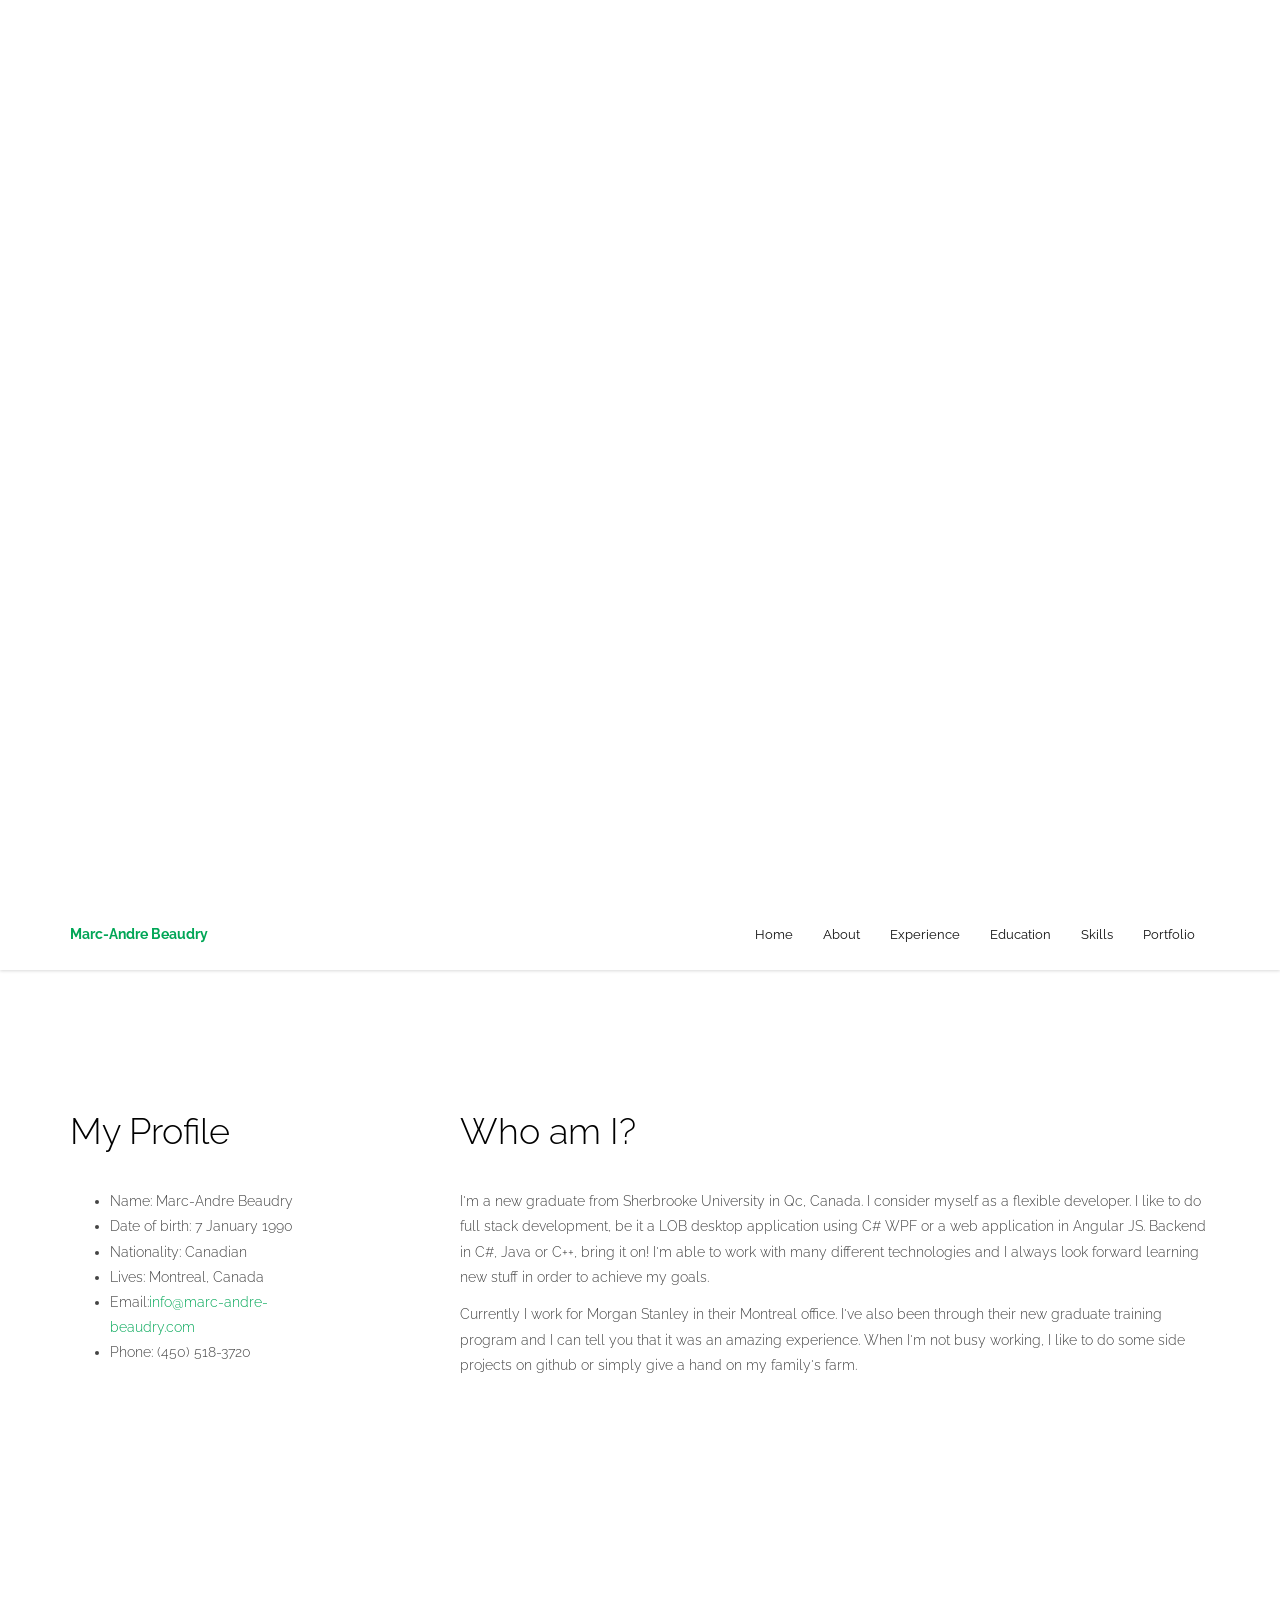
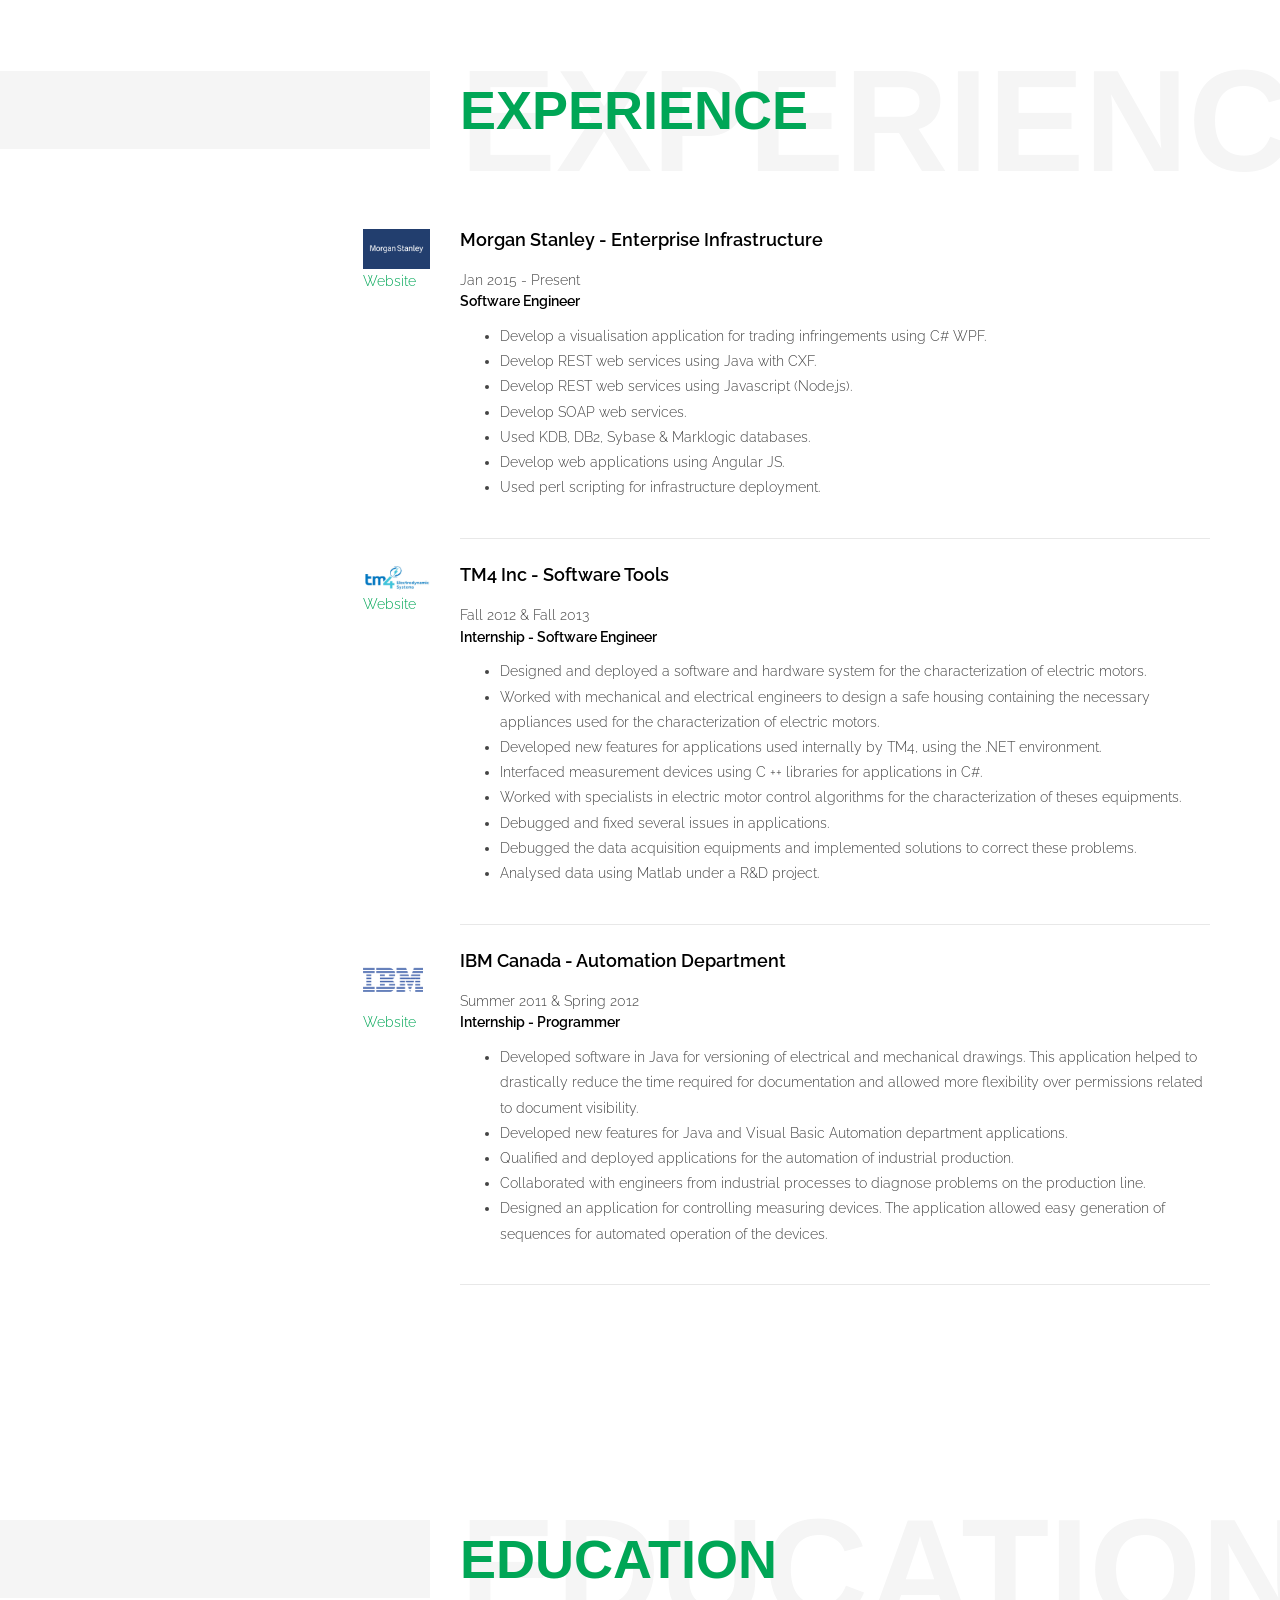
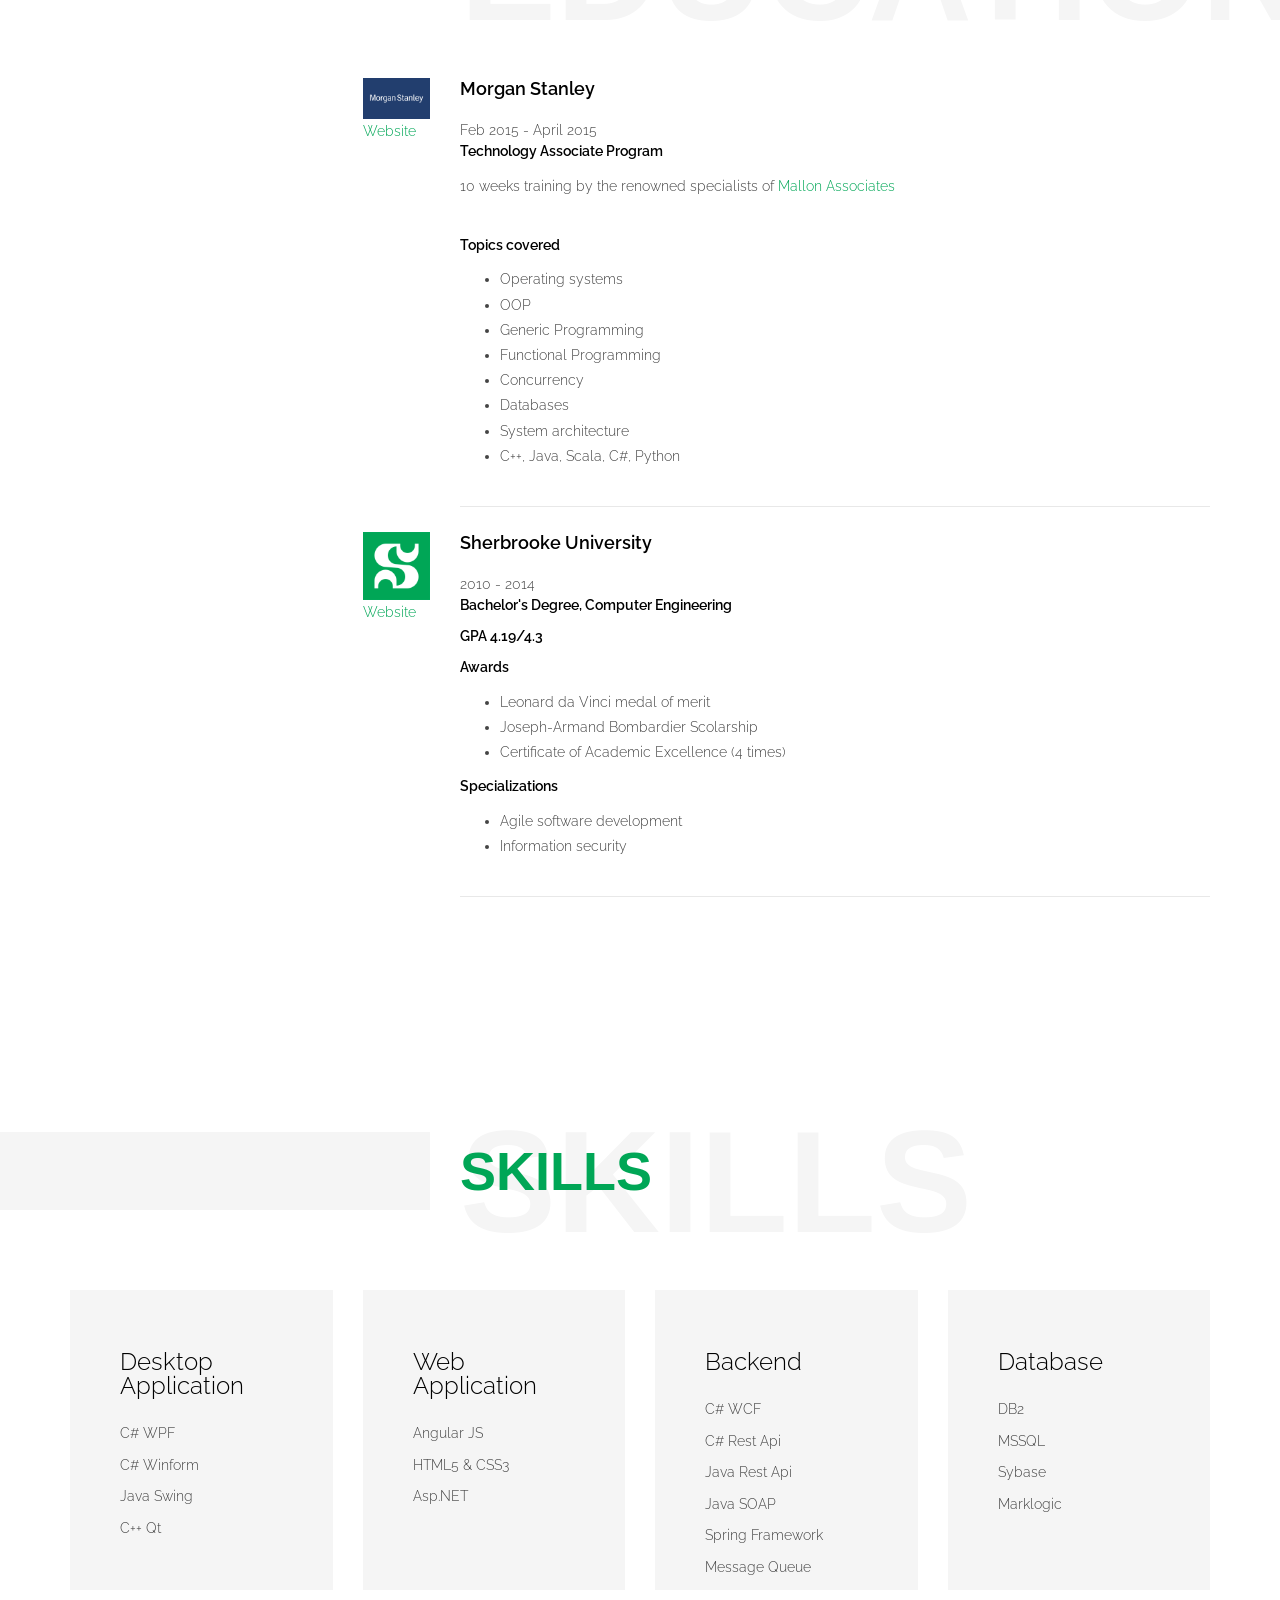
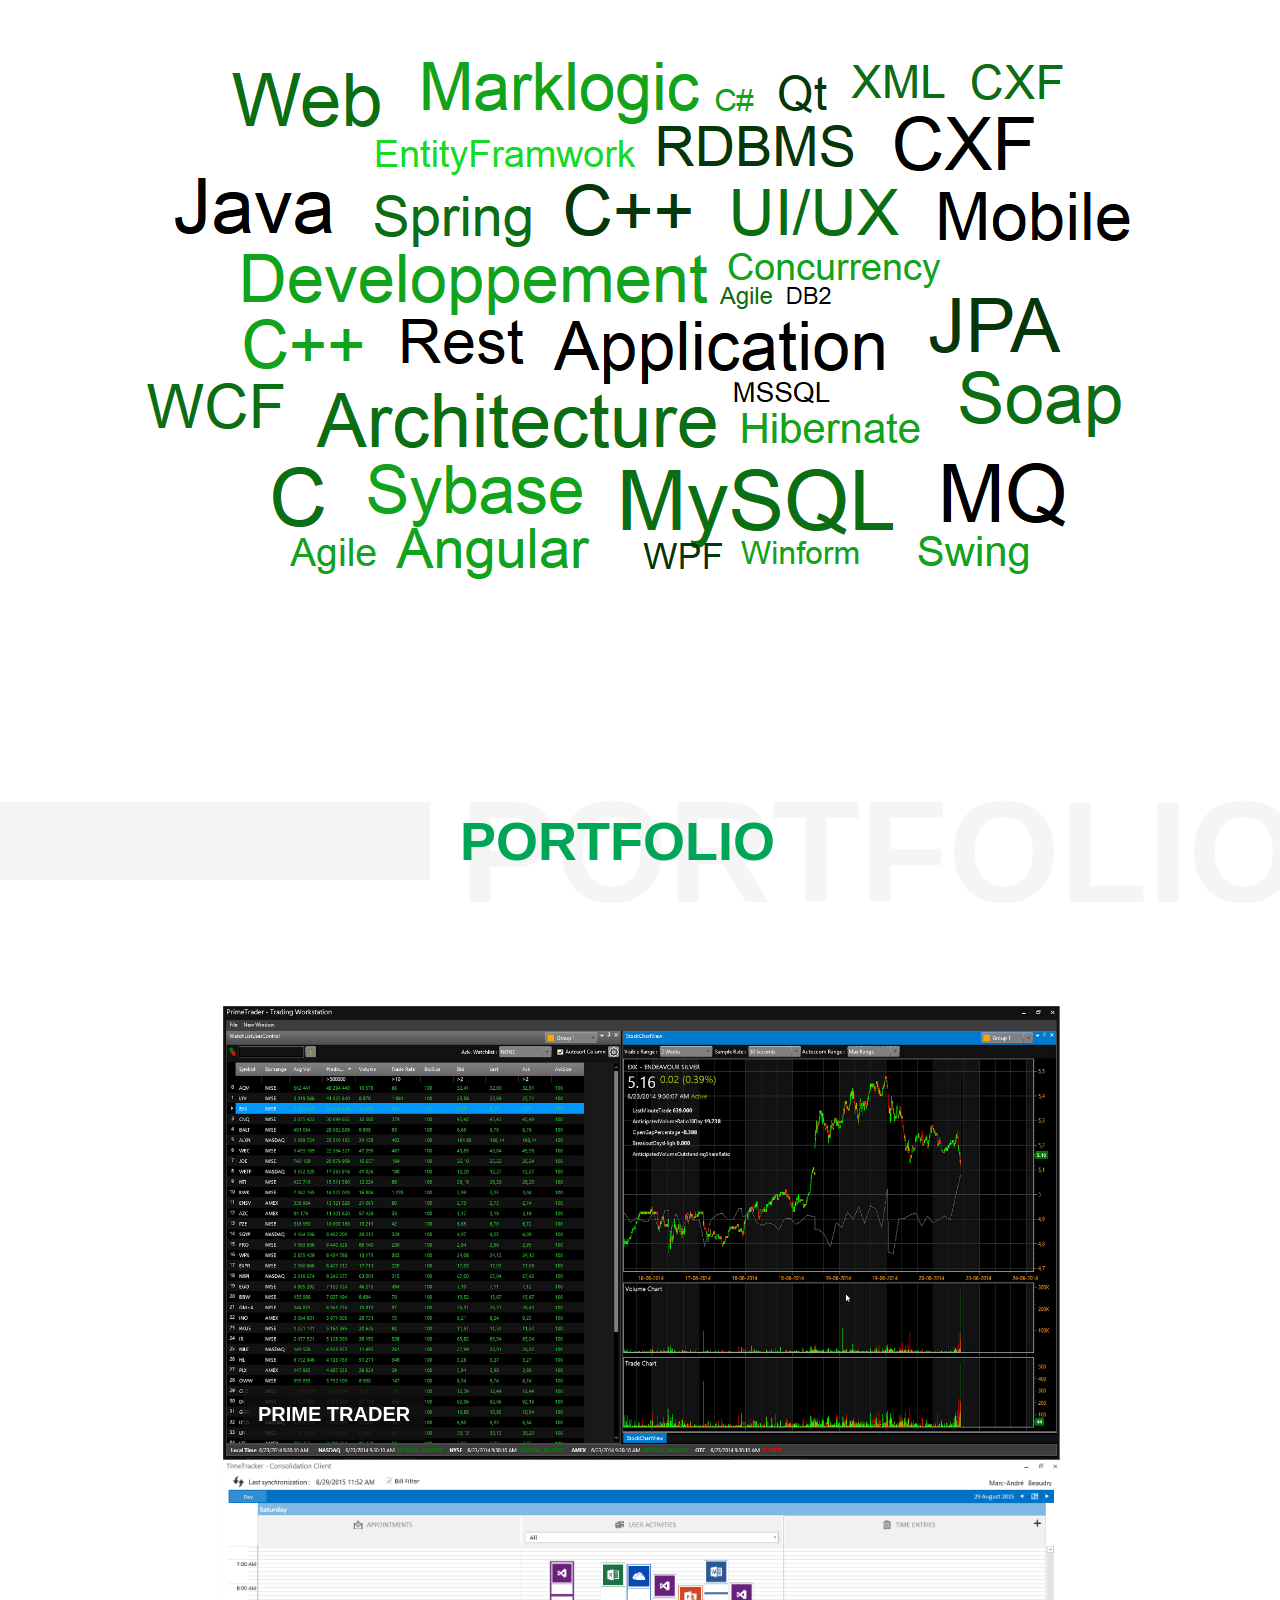
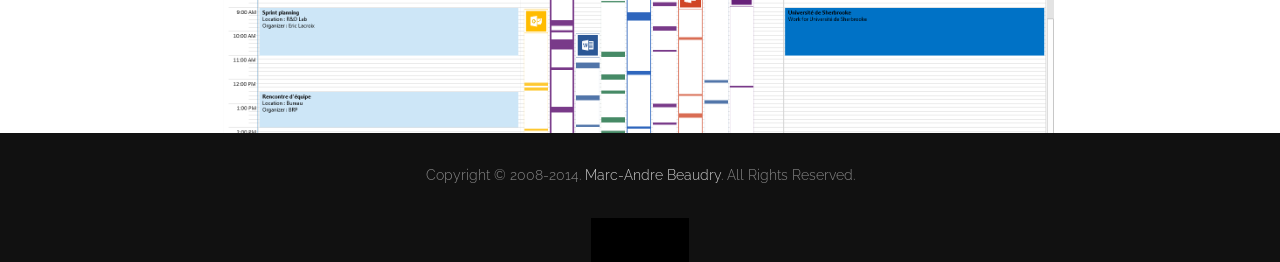
==== index.html @ 870af0a7 "Updated some sections Added primetrader.png" ====
<!DOCTYPE html>
<html lang="en">

<head>

<meta charset="utf-8">
<meta http-equiv="X-UA-Compatible" content="IE=edge">
<meta name="viewport" content="width=device-width, initial-scale=1.0, maximum-scale=1.0, user-scalable=0">
<meta name="description" content="">
<meta name="author" content="">

<title>Marc Andre Beaudry - My Resume</title>

<!-- Fonts -->
<link rel="stylesheet" href="http://fonts.googleapis.com/css?family=Raleway:300,400,600,700,300italic,400italic,600italic,700italic|Droid+Serif:400,400italic">
<link rel="stylesheet" href="assets/fonts/novecento/stylesheet.css">
<link rel="stylesheet" href="assets/icons/glyphicons/style.min.css">
<link rel="stylesheet" href="assets/icons/font-awesome/font-awesome.min.css">

<!-- Styles -->
<link rel="stylesheet" href="assets/css/bootstrap.min.css">
<link rel="stylesheet" href="assets/css/style.min.css">
<link rel="stylesheet" href="assets/css/theme-light.css">
<!-- Plugins -->
<link rel="stylesheet" href="assets/plugins/royalslider/royalslider.min.css">
<link rel="stylesheet" href="assets/plugins/owlcarousel/owl.carousel.min.css">
<link rel="stylesheet" href="assets/plugins/mfp/jquery.mfp.css">

<!-- Additional styles -->
<style>
.darker-background {
    background-image: url("demo/img/culture-bg.jpg");
}
</style>

</head>

<body>

<div class="site-loader"></div>

<section id="home" class="site-splash fullscreen">

	<div class="splash-inner">

		<div class="splash-slider">

			<div class="splash-content"><div class="container">

					<div class="row">

						<div class="col-md-12">

							<div class="splash-text">
								<h1 class="splash-headline" style="color:#00A656;">Marc-Andre Beaudry</h1>
								<div class="splash-description">
									<p>Passionate Software Engineer</p>
								</div>
							</div>

						</div>

					</div>

			</div></div>

		</div>

		<div class="splash-media" 
			data-background="" data-background-xs="" data-background-md="" data-background-lg="">
			<div class="overlay"></div>
		</div>

		<div class="splash-feedback">
			<span class="mouse">
				<span class="fa fa-angle-down"></span>
			</span>
			<span class="caption">Scroll</span>
		</div>

	</div>

</section>

<header class="site-header">
	<div class="header-inner">
		<div class="container">
			<div class="row">
				<div class="header-table col-md-12">
					<div class="header-col brand">
						<span><strong style="color:#00A656;">Marc-Andre Beaudry</strong></span>
					</div>
					<div class="header-col main-nav">
						<a href="#" class="nav-toggle"></a>
						<ul class="nav">
							<li><a href="#">Home</a></li>
							<li><a href="#about">About</a></li>
							<li><a href="#experience">Experience</a></li>
							<li><a href="#education">Education</a></li>
							<li><a href="#skill">Skills</a></li>
							<li><a href="#portfolio">Portfolio</a></li>
						</ul>
					</nav>
				</div>
			</div>
		</div>
	</div>
</header>

<div class="site-wrapper">
	
	<!-- START - Site Body -->
	<div class="site-body">

		<!-- START - About Section -->
		<section id="about" class="section darker-background">
			<div class="section-row-container">
				<div class="section-row">
					<div class="container">
						<div class="row">
							<div class="col-lg-3">
								<h3>My Profile</h3>
					      		<ul class="unordered-list">
						        	<li>Name: Marc-Andre Beaudry</li>
						        	<li>Date of birth: 7 January 1990</li>
						        	<li>Nationality: Canadian</li>
						        	<li>Lives: Montreal, Canada</li>
						        	<li>Email:<a href="#" title="">info@marc-andre-beaudry.com</a></li>
						        	<li>Phone: (450) 518-3720</li>
						      	</ul>
							</div>

							<div class="col-lg-8 col-lg-push-1">
							 	<h3>Who am I?</h3>
      							<p>
      								I'm a new graduate from Sherbrooke University in Qc, Canada. I consider myself as a flexible developer. I like to do full stack development, be it a LOB desktop application using C# WPF or a web application in Angular JS. Backend in C#, Java or C++, bring it on! I'm able to work with many different technologies and I always look forward learning new stuff in order to achieve my goals.      							
      							</p>
  								<p>
  									Currently I work for Morgan Stanley in their Montreal office. I've also been through their new graduate training program and I can tell you that it was an amazing experience. When I'm not busy working, I like to do some side projects on github or simply give a hand on my family's farm.
  								</p>
							</div>
						</div>
					</div>
				</div>
			</div>
		</section>

		<!-- START - Experience Section -->
		<section id="experience" class="section">
			<div class="section-row-container">
				<div class="section-row half-padding-bottom">
					<div class="container">
						<div class="row">
							<div class="col-md-8 col-md-push-4">
								<h2 class="section-separator-title">
									<span data-shadow-text="Experience" style="color:#00A656;">Experience</span>
								</h2>
							</div>
						</div>

						<!-- JOB #1 -->
						<div class="row">
							<div class="col-md-3">
				        	</div>
							<div class="col-md-1">
		          				<img src="assets/img/morgan-stanley.png"></img>
		            			<div><a href="http://www.morganstanley.com">Website</a></div>
				        	</div>
							<div class="col-md-8">
								<div class="tab clearfix closed">
				          			<div>
				            			<h4>Morgan Stanley - Enterprise Infrastructure</h4>
				          				<div>Jan 2015 - Present</div>
					            		<h5>Software Engineer</h5>
					            		<div>		
					            			<ul>	
				            					<li>Develop a visualisation application for trading infringements using C# WPF.</li>
				            					<li>Develop REST web services using Java with CXF.</li>
				            					<li>Develop REST web services using Javascript (Node.js).</li>
				            					<li>Develop SOAP web services.</li>
				            					<li>Used KDB, DB2, Sybase & Marklogic databases.</li>
				            					<li>Develop web applications using Angular JS.</li>
				            					<li>Used perl scripting for infrastructure deployment.</li>
					            			</ul>
					            		</div>
				          			</div>
					        	</div>
							<hr>
							</div>
						</div>
						<!-- JOB #2 -->
						<div class="row">
							<div class="col-md-3">
				        	</div>
							<div class="col-md-1">
		          				<img src="assets/img/tm4.png"></img>
		            			<div><a href="http://www.tm4.com">Website</a></div>
							</div>
							<div class="col-md-8">
								<div class="tab clearfix closed">
				          			<div>
				            			<h4>TM4 Inc - Software Tools</h4>
				          				<div>Fall 2012 & Fall 2013</div>
					            		<h5>Internship - Software Engineer</h5>
					            		<div>	
					            			<ul>
				            					<li>Designed and deployed a software and hardware system for the characterization of electric motors.</li>
				            					<li>Worked with mechanical and electrical engineers to design a safe housing containing the necessary appliances used for the characterization of electric motors.</li>
				            					<li>Developed new features for applications used internally by TM4, using the .NET environment.</li>
				            					<li>Interfaced measurement devices using C ++ libraries for applications in C#.</li>
				            					<li>Worked with specialists in electric motor control algorithms for the characterization of theses equipments.</li>
				            					<li>Debugged and fixed several issues in applications.</li>
				            					<li>Debugged the data acquisition equipments and implemented solutions to correct these problems.</li>
				            					<li>Analysed data using Matlab under a R&D project.</li>
					            			</ul>
					            		</div>
				          			</div>
					        	</div>
							<hr>
							</div>
						</div>

						<!-- JOB #3 -->
						<div class="row">
							<div class="col-md-3">
				        	</div>
							<div class="col-md-1">
		          				<img src="assets/img/ibm.png"></img>
		            			<div><a href="http://www.ibm.com">Website</a></div>
							</div>
							<div class="col-md-8">
								<div class="tab clearfix closed">
				          			<div>
				            			<h4>IBM Canada - Automation Department</h4>
				          				<div>Summer 2011 & Spring 2012</div>
					            		<h5>Internship - Programmer</h5>
					            		<div>					              
					              			<ul>	
				            					<li>Developed software in Java for versioning of electrical and mechanical drawings. This application helped to drastically reduce the time required for documentation and allowed more flexibility over permissions related to document visibility.</li>
				            					<li>Developed new features for Java and Visual Basic Automation department applications.</li>
				            					<li>Qualified and deployed applications for the automation of industrial production.</li>
				            					<li>Collaborated with engineers from industrial processes to diagnose problems on the production line.</li>
				            					<li>Designed an application for controlling measuring devices. The application allowed easy generation of sequences for automated operation of the devices.</li>
					            			</ul>
					            		</div>
				          			</div>
					        	</div>
							<hr>
							</div>
						</div>
					</div>
				</div>
			</div>
		</section>
		<!-- END - Experience Section -->

		<!-- START - Education Section -->
		<section id="education" class="section darker-background">
			<div class="section-row-container">
				<div class="section-row half-padding-bottom">
					<div class="container">
						<div class="row">
							<div class="col-md-8 col-md-push-4">
								<h2 class="section-separator-title">
									<span data-shadow-text="Education" style="color:#00A656;">Education</span>
								</h2>
							</div>
						</div>

						<!-- Education #1 -->
						<div class="row">
							<div class="col-md-3">
				        	</div>
							<div class="col-md-1">
		          				<img src="assets/img/morgan-stanley.png"></img>
		            			<div><a href="http://www.morganstanley.com">Website</a></div>
							</div>
							<div class="col-md-8">
								<div class="tab clearfix closed">
				          			<div>
				            			<h4>Morgan Stanley</h4>
				          				<div>Feb 2015 - April 2015</div>
					            		<h5>Technology Associate Program</h5>
					            		<div>						            						              
					              			<p> 10 weeks training by the renowned specialists of <a href="http://matraining.com">Mallon Associates</a><br>
					                		<br></p>
					            		</div>
					            		<div>			
					            			<h5>Topics covered</h5>			              
					              			<ul>	
				            					<li>Operating systems</li>
				            					<li>OOP</li>
				            					<li>Generic Programming</li>
				            					<li>Functional Programming</li>
				            					<li>Concurrency</li>
				            					<li>Databases</li>
				            					<li>System architecture</li>
				            					<li>C++, Java, Scala, C#, Python</li>
				            				</ul>	
					            		</div>
				          			</div>
					        	</div>
							<hr>
							</div>
						</div>

						<!-- Education #2 -->
						<div class="row">
							<div class="col-md-3">
				        	</div>
							<div class="col-md-1">
		          				<img src="assets/img/uds.png"></img>
		            			<div><a href="http://www.usherbrooke.ca">Website</a></div>
							</div>
							<div class="col-md-8">
								<div class="tab clearfix closed">
				          			<div>
				            			<h4>Sherbrooke University</h4>
				          				<div>2010 - 2014</div>
					            		<h5>Bachelor's Degree, Computer Engineering</h5>
					            		<div>		
					            			<h5>GPA 4.19/4.3</h5>		
					            			<h5>Awards</h5>			              
					              			<ul>	
				            					<li>Leonard da Vinci medal of merit</li>
				            					<li>Joseph-Armand Bombardier Scolarship</li>
				            					<li>Certificate of Academic Excellence (4 times)</li>
					            			</ul>
					            		</div>
					            		<div>			
					            			<h5>Specializations</h5>			              
					              			<ul>	
				            					<li>Agile software development</li>
				            					<li>Information security</li>
					            			</ul>
					            		</div>
				          			</div>
					        	</div>
							<hr>
							</div>
						</div>
					</div>
				</div>
			</div>
		</section>
		<!-- END - Education Section -->

		<!-- START - Skills Section -->
		<section id="skill" class="section">
			<div class="section-row-container">
				<div class="section-row half-padding-bottom">
					<div class="container">
						<div class="row">
							<div class="col-md-8 col-md-push-4">
								<h2 class="section-separator-title">
									<span data-shadow-text="Skills" style="color:#00A656;">Skills</span>
								</h2>
							</div>
						</div>

						<div class="row">

							<div class="col-md-3">
								<div class="pricing-table" data-animation-name="flipInY" style="height: 300px;">
									<h5 class="name">Desktop Application</h5>
									<div class="features">
										<ul>
											<li>C# WPF</li>
											<li>C# Winform</li>
											<li>Java Swing</li>
											<li>C++ Qt</li>
										</ul>
									</div>
								</div>
							</div>

							<div class="col-md-3">

								<div class="pricing-table" data-animation-name="flipInY" style="height: 300px;">
									<h5 class="name">Web Application</h5>
									<div class="features">
										<ul>
											<li>Angular JS</li>
											<li>HTML5 & CSS3</li>
											<li>Asp.NET</li>
										</ul>
									</div>
								</div>

							</div>

							<div class="col-md-3">

								<div class="pricing-table" data-animation-name="flipInY" style="height: 300px;">
									<h5 class="name">Backend</h5>
									<div class="features">
										<ul>
											<li>C# WCF</li>
											<li>C# Rest Api</li>
											<li>Java Rest Api</li>
											<li>Java SOAP</li>
											<li>Spring Framework</li>
											<li>Message Queue</li>
										</ul>
									</div>
								</div>

							</div>

							<div class="col-md-3">

								<div class="pricing-table" data-animation-name="flipInY" style="height: 300px;">
									<h5 class="name">Database</h5>
									<div class="features">
										<ul>
											<li>DB2</li>
											<li>MSSQL</li>
											<li>Sybase</li>
											<li>Marklogic</li>
										</ul>
									</div>
								</div>

							</div>

						</div>
						<div class="row">
							<div style="text-align:center">
								<img src="assets/img/wordcloud.png">
							</div>							
						</div>
					</div>
				</div>
			</div>
		</section>
		<!-- END - Skills Section -->

		<!-- START - Portfolio Section -->
		<section id="portfolio" class="section darker-background">
			<div class="section-row-container">
				<div class="section-row half-padding-bottom">
					<div class="container">
						<div class="row">
							<div class="col-md-8 col-md-push-4">
								<h2 class="section-separator-title">
									<span data-shadow-text="Portfolio" style="color:#00A656;">Portfolio</span>
								</h2>
							</div>
						</div>

						<div>
							<div class="macbook-slider">
								<div class="wrap">
									<div class="royalSlider rsHydrogen">
										<div class="slider-media project-slide">
											<figure>
												<img src="assets/portfolio/primetrader.png" alt="" class="rsImg">
												<figcaption>
													<span>Prime Trader</span>
												</figcaption>
											</figure>
											<div class="overlay transparent">
												<ul>
													<li class="mfp-zoom"><a href="assets/portfolio/primetrader.png"><i class="gi gi-resize-full"></i></a></li>
												</ul>
											</div>
										</div>
										<div class="slider-media project-slide">
											<figure>
												<img src="assets/portfolio/timetracker.png" alt="" class="rsImg">
												<figcaption>
													<span>Time Tracker</span>
												</figcaption>
											</figure>
											<div class="overlay transparent">
												<ul>
													<li class="mfp-zoom"><a href="assets/portfolio/timetracker.png"><i class="gi gi-resize-full"></i></a></li>
												</ul>
											</div>
										</div>

										<div class="slider-media project-slide">
											<figure>
												<img src="assets/portfolio/github.png" alt="" class="rsImg">
												<figcaption>
													<span>Me@GitHub</span>
												</figcaption>
											</figure>
											<div class="overlay transparent">
												<ul>
													<li class="mfp-zoom"><a href="assets/portfolio/github.png"><i class="gi gi-resize-full"></i></a></li>
													<li class="mfp-details"><a href="https://github.com/marc-andre-beaudry"><i class="gi gi-search"></i></a></l-linki>
												</ul>
											</div>
										</div>
									</div>
								</div>
							</div>
						</div>
					</div>
				</div>
			</div>
		</section>
		<!-- END - Portfolio Section -->

	</div>
	<!-- END - Site Body -->

	<footer class="site-footer">
		<div class="footer-bottom">
			<div class="container">
				<div class="row">
					<div class="col-md-12">
						<div class="footer-text">
							Copyright &copy; 2008-2014. <a href="#">Marc-Andre Beaudry</a>. All Rights Reserved.
						</div>
						<div class="social-list">
							<ul>
								<li><a href="https://ca.linkedin.com/pub/marc-andré-beaudry/a3/60a/619"><i class="fa fa-linkedin"></i></a></li>
								<li><a href="https://github.com/marc-andre-beaudry"><i class="fa fa-github"></i></a></li>
							</ul>
						</div>
					</div>
				</div>
			</div>
		</div>
	</footer>

</div>

<script type="text/javascript" src="assets/js/jquery-1.11.1.min.js"></script>
<script type="text/javascript" src="assets/js/hydrogen.setup.min.js"></script>
<script type="text/javascript" src="assets/js/hydrogen.scripts.min.js"></script>
<script type="text/javascript" src="assets/js/hydrogen.plugins.js"></script>

<script type="text/javascript" src="assets/plugins/royalslider/jquery.royalslider.min.js"></script>
<script type="text/javascript" src="assets/plugins/mfp/jquery.mfp-0.9.9.min.js"></script>
<script type="text/javascript" src="assets/plugins/mediaelement/mediaelement-and-player.min.js"></script>
<script type="text/javascript" src="assets/plugins/gmap/gmap3.min.js"></script>
<script type="text/javascript" src="assets/plugins/owlcarousel/owl.carousel.min.js"></script>
<script type="text/javascript" src="assets/plugins/isotope/jquery.isotope.min.js"></script>
<script type="text/javascript" src="assets/plugins/form/jquery.form.min.js"></script>
<script type="text/javascript" src="assets/plugins/form/jquery.validate.min.js"></script>

</body>

</html>
---- assets/css/theme-light.css ----
.site-loader.th-light{background-color:#fff}.site-header.th-light .header-inner{background-color:#fff}.site-header.th-light .main-nav ul li{border-top-color:#e8e8e8}.site-header.th-light .main-nav ul li a{color:#111}.site-header.th-light .main-nav ul li a:hover,.site-header.th-light .main-nav ul li.active>a,.site-header.th-light .main-nav ul li.current-menu-item>a{color:#00A656}.site-header.th-light .main-nav ul li .sub-toggle{color:#777;border-left-color:#e8e8e8}.site-header.th-light .main-nav ul li ul{background-color:#fff}.site-header.th-light .main-nav ul li li{border-color:#e8e8e8}.site-footer.th-light{background-color:#111}.site-footer.th-light a{color:#bbb}.site-footer.th-light a:focus,.site-footer.th-light a:hover{color:#fff}.site-footer.th-light .social-list ul{background-color:#000}.team-popup-container.th-light,.team-popup-container.th-light .team-popup{background-color:#fff}.team-popup-container.th-light.mfp-close-btn-in .mfp-close{color:#444}.team-popup-container.th-light .team-content .social-list a{color:#000}.th-light .section-row.shadow-bg,.section .section-row.th-light.shadow-bg{background:#fafafa}.th-light,.section-row.th-light{color:#444;background-color:#fff}.th-light strong,.section-row.th-light strong,.th-light h1,.section-row.th-light h1,.th-light h2,.section-row.th-light h2,.th-light h3,.section-row.th-light h3,.th-light h4,.section-row.th-light h4,.th-light h5,.section-row.th-light h5,.th-light h6,.section-row.th-light h6{color:#000}.th-light h1 small,.section-row.th-light h1 small,.th-light h2 small,.section-row.th-light h2 small,.th-light h3 small,.section-row.th-light h3 small,.th-light h4 small,.section-row.th-light h4 small,.th-light h5 small,.section-row.th-light h5 small,.th-light h6 small,.section-row.th-light h6 small{color:#555}.th-light [class*=spacer-].bordered,.section-row.th-light [class*=spacer-].bordered{background:#e8e8e8}.th-light .section-title:before,.section-row.th-light .section-title:before{background-color:#00A656}.th-light .section-separator-title span,.section-row.th-light .section-separator-title span{border-color:#f5f5f5}.th-light .section-title:after,.section-row.th-light .section-title:after,.th-light .section-separator-title span:after,.section-row.th-light .section-separator-title span:after{color:#f5f5f5}.th-light .icon-box .icon,.section-row.th-light .icon-box .icon{color:#00A656}.th-light .icon-box.circled .icon,.section-row.th-light .icon-box.circled .icon,.th-light .icon-box.boxed .icon,.section-row.th-light .icon-box.boxed .icon{background-color:#f5f5f5}.th-light .icon-box.circled:hover .icon,.section-row.th-light .icon-box.circled:hover .icon,.th-light .icon-box.boxed:hover .icon,.section-row.th-light .icon-box.boxed:hover .icon{color:#fff;background-color:#00A656}.th-light .team-photo figcaption,.section-row.th-light .team-photo figcaption{background-color:rgba(255,255,255,.5)}.th-light .team-photo figcaption a,.section-row.th-light .team-photo figcaption a{color:#fff;background-color:#00A656}.th-light .team-photo figcaption a:hover,.section-row.th-light .team-photo figcaption a:hover{color:#fff;background-color:#000}.th-light .counter .number,.section-row.th-light .counter .number{color:#00A656}.th-light .counter .label,.section-row.th-light .counter .label{color:#000}.th-light .testimonial blockquote p,.section-row.th-light .testimonial blockquote p{color:#444}.th-light .testimonial blockquote small,.section-row.th-light .testimonial blockquote small{color:#000}.th-light .testimonial blockquote small cite,.section-row.th-light .testimonial blockquote small cite{color:#999}.th-light .tweet .tweet_text,.section-row.th-light .tweet .tweet_text{color:#444}.th-light .tweet .tweet_time a,.section-row.th-light .tweet .tweet_time a{color:#000}.th-light .tweet .tweet_user,.section-row.th-light .tweet .tweet_user{color:#999}.th-light .testimonial-slider:before,.section-row.th-light .testimonial-slider:before{color:#fff;background-color:#00A656}.th-light .tweet-slider:before,.section-row.th-light .tweet-slider:before{color:#fff;background-color:#00A656}.th-light .service-icon .fa,.section-row.th-light .service-icon .fa,.th-light .service-icon .gi,.section-row.th-light .service-icon .gi{color:#000}.th-light .service-icon .fa.shadow-icon,.section-row.th-light .service-icon .fa.shadow-icon,.th-light .service-icon .gi.shadow-icon,.section-row.th-light .service-icon .gi.shadow-icon{color:#f5f5f5}.th-light .pricing-table,.section-row.th-light .pricing-table{background:#f5f5f5}.th-light .client-list .client:after,.section-row.th-light .client-list .client:after,.th-light .client-list .client:before,.section-row.th-light .client-list .client:before{background-color:#fff;border-color:#e0e0e0}.th-light .call-to-action,.section-row.th-light .call-to-action{border-color:#e8e8e8}.th-light .recent-post,.section-row.th-light .recent-post{background-color:#fff}.th-light .recent-post-body:before,.section-row.th-light .recent-post-body:before{color:#f5f5f5}.th-light .recent-post-body .read-more-link,.section-row.th-light .recent-post-body .read-more-link{color:#fff;background-color:#00A656}.th-light .recent-post-body .read-more-link:after,.section-row.th-light .recent-post-body .read-more-link:after,.th-light .recent-post-body .read-more-link:before,.section-row.th-light .recent-post-body .read-more-link:before{border-top-color:#00A656;border-right-color:#00A656}.th-light .recent-post-body .read-more-link:hover,.section-row.th-light .recent-post-body .read-more-link:hover{color:#fff;background-color:#000}.th-light .recent-post-body .read-more-link:hover:after,.section-row.th-light .recent-post-body .read-more-link:hover:after,.th-light .recent-post-body .read-more-link:hover:before,.section-row.th-light .recent-post-body .read-more-link:hover:before{border-top-color:#000;border-right-color:#000}.th-light .projects .filter .active-label,.section-row.th-light .projects .filter .active-label{background-color:#f5f5f5}.th-light .projects .filter li.active a,.section-row.th-light .projects .filter li.active a,.th-light .projects .filter li:hover a,.section-row.th-light .projects .filter li:hover a{color:#fff;background-color:#00A656}.th-light .projects .filter a,.section-row.th-light .projects .filter a{color:#444;background-color:#f5f5f5}.th-light .projects .project-image .overlay,.section-row.th-light .projects .project-image .overlay{background-color:rgba(255,255,255,.5)}.th-light .projects .project-image .overlay .actions a,.section-row.th-light .projects .project-image .overlay .actions a{color:#fff;background-color:#00A656}.th-light .projects .project-image .overlay .actions a:hover,.section-row.th-light .projects .project-image .overlay .actions a:hover{color:#fff;background-color:#000}.th-light .projects .project-load-more a,.section-row.th-light .projects .project-load-more a{color:#fff;background:#f5f5f5}.th-light .projects .project-load-more a:hover,.section-row.th-light .projects .project-load-more a:hover{color:#fff;background-color:#00A656}.th-light .media .overlay:hover,.section-row.th-light .media .overlay:hover{background-color:rgba(255,255,255,.4)}.th-light .media .overlay a,.section-row.th-light .media .overlay a{color:#fff;background-color:#000}.th-light .media .overlay a:hover,.section-row.th-light .media .overlay a:hover{color:#fff;background-color:#00A656}.th-light .hydrogen-theme .owl-buttons div,.section-row.th-light .hydrogen-theme .owl-buttons div{border-color:#b5b5b5;color:#444}.th-light .hydrogen-theme .owl-page,.section-row.th-light .hydrogen-theme .owl-page{border-color:#b5b5b5}.th-light .hydrogen-theme .owl-page span,.section-row.th-light .hydrogen-theme .owl-page span{color:#444}.th-light .pager li>a,.section-row.th-light .pager li>a,.th-light .pager li>span,.section-row.th-light .pager li>span{color:#444;background-color:#e8e8e8}.th-light .pager li>a:hover,.section-row.th-light .pager li>a:hover,.th-light .pager li>a:focus,.section-row.th-light .pager li>a:focus{background-color:#00A656}.th-light .pagination>li>a,.section-row.th-light .pagination>li>a,.th-light .pagination>li>span,.section-row.th-light .pagination>li>span{color:#444;background-color:#e8e8e8}.th-light .pagination>.disabled>a,.section-row.th-light .pagination>.disabled>a,.th-light .pagination>.disabled>span,.section-row.th-light .pagination>.disabled>span{background-color:#fff!important}.th-light .nav>li>a:hover,.section-row.th-light .nav>li>a:hover,.th-light .nav>li>a:focus,.section-row.th-light .nav>li>a:focus{background-color:#f5f5f5}.th-light .nav>li.disabled>a,.section-row.th-light .nav>li.disabled>a{color:#999}.th-light .nav>li.disabled>a:hover,.section-row.th-light .nav>li.disabled>a:hover,.th-light .nav>li.disabled>a:focus,.section-row.th-light .nav>li.disabled>a:focus{color:#999}.th-light .nav-tabs,.section-row.th-light .nav-tabs{border-bottom-color:#e8e8e8}.th-light .nav-tabs>li>a:hover,.section-row.th-light .nav-tabs>li>a:hover{border-color:#f5f5f5;border-bottom-color:#e8e8e8}.th-light .nav-tabs>li.active>a,.section-row.th-light .nav-tabs>li.active>a,.th-light .nav-tabs>li.active>a:hover,.section-row.th-light .nav-tabs>li.active>a:hover,.th-light .nav-tabs>li.active>a:focus,.section-row.th-light .nav-tabs>li.active>a:focus{color:#444;background-color:#fff;border-color:#e8e8e8;border-bottom-color:transparent}.th-light .nav-pills>li.active>a,.section-row.th-light .nav-pills>li.active>a,.th-light .nav-pills>li.active>a:hover,.section-row.th-light .nav-pills>li.active>a:hover,.th-light .nav-pills>li.active>a:focus,.section-row.th-light .nav-pills>li.active>a:focus{color:#fff;background-color:#00A656}.th-light .panel-default,.section-row.th-light .panel-default{border-color:#e8e8e8}.th-light .panel-default>.panel-heading,.section-row.th-light .panel-default>.panel-heading{color:#000;border-color:#e8e8e8}.th-light .panel-default>.panel-heading+.panel-collapse .panel-body,.section-row.th-light .panel-default>.panel-heading+.panel-collapse .panel-body{border-top-color:#e8e8e8}.th-light .panel-default>.panel-footer+.panel-collapse .panel-body,.section-row.th-light .panel-default>.panel-footer+.panel-collapse .panel-body{border-bottom-color:#e8e8e8}.th-light .panel-heading .panel-title a[data-toggle=collapse],.section-row.th-light .panel-heading .panel-title a[data-toggle=collapse]{background-color:#f5f5f5}.th-light .panel-heading .panel-title a[data-toggle=collapse].collapsed,.section-row.th-light .panel-heading .panel-title a[data-toggle=collapse].collapsed{background-color:transparent}.th-light .progress,.section-row.th-light .progress{background-color:#f5f5f5}.th-light table,.section-row.th-light table{background-color:#fff}.th-light .table>thead>tr>th,.section-row.th-light .table>thead>tr>th,.th-light .table>tbody>tr>th,.section-row.th-light .table>tbody>tr>th,.th-light .table>tfoot>tr>th,.section-row.th-light .table>tfoot>tr>th,.th-light .table>thead>tr>td,.section-row.th-light .table>thead>tr>td,.th-light .table>tbody>tr>td,.section-row.th-light .table>tbody>tr>td,.th-light .table>tfoot>tr>td,.section-row.th-light .table>tfoot>tr>td{border-top-color:#e8e8e8}.th-light .table>thead>tr>th,.section-row.th-light .table>thead>tr>th{border-bottom-color:#e8e8e8}.th-light .table>tbody+tbody,.section-row.th-light .table>tbody+tbody{border-top-color:#e8e8e8}.th-light .table .table,.section-row.th-light .table .table{background-color:#fff}.th-light .table-bordered,.section-row.th-light .table-bordered{border-color:#e8e8e8}.th-light .table-bordered>thead>tr>th,.section-row.th-light .table-bordered>thead>tr>th,.th-light .table-bordered>tbody>tr>th,.section-row.th-light .table-bordered>tbody>tr>th,.th-light .table-bordered>tfoot>tr>th,.section-row.th-light .table-bordered>tfoot>tr>th,.th-light .table-bordered>thead>tr>td,.section-row.th-light .table-bordered>thead>tr>td,.th-light .table-bordered>tbody>tr>td,.section-row.th-light .table-bordered>tbody>tr>td,.th-light .table-bordered>tfoot>tr>td,.section-row.th-light .table-bordered>tfoot>tr>td{border-color:#e8e8e8}.th-light .table-striped>tbody>tr:nth-child(odd)>td,.section-row.th-light .table-striped>tbody>tr:nth-child(odd)>td,.th-light .table-striped>tbody>tr:nth-child(odd)>th,.section-row.th-light .table-striped>tbody>tr:nth-child(odd)>th{background-color:#f5f5f5}.th-light .table-hover>tbody>tr:hover>td,.section-row.th-light .table-hover>tbody>tr:hover>td,.th-light .table-hover>tbody>tr:hover>th,.section-row.th-light .table-hover>tbody>tr:hover>th{background-color:#eee}.th-light .form-control,.section-row.th-light .form-control{background-color:#fff;color:#444;border-color:#e8e8e8}.th-light .form-control::-moz-placeholder,.section-row.th-light .form-control::-moz-placeholder{color:#999;opacity:1}.th-light .form-control:-ms-input-placeholder,.section-row.th-light .form-control:-ms-input-placeholder{color:#999}.th-light .form-control::-webkit-input-placeholder,.section-row.th-light .form-control::-webkit-input-placeholder{color:#999}.th-light .form-control:focus,.section-row.th-light .form-control:focus{border-color:#d5d5d5}.th-light .form-control[disabled],.section-row.th-light .form-control[disabled],.th-light .form-control[readonly],.section-row.th-light .form-control[readonly],fieldset[disabled] .th-light .form-control,fieldset[disabled] .section-row.th-light .form-control{background-color:#f5f5f5}.th-light .post,.section-row.th-light .post,.th-light .post-author,.section-row.th-light .post-author,.th-light .post-comments .comment-wrap,.section-row.th-light .post-comments .comment-wrap{border-bottom-color:#e8e8e8}.th-light .post-media blockquote,.section-row.th-light .post-media blockquote{background:#f5f5f5;color:#000}.th-light .post-media blockquote:before,.section-row.th-light .post-media blockquote:before{color:#fff}.th-light .post-header .post-date,.section-row.th-light .post-header .post-date{color:#999}.th-light .post-header .meta li,.section-row.th-light .post-header .meta li{color:#999}.th-light .post-header .meta a,.section-row.th-light .post-header .meta a{border-bottom-color:#d1d1d1}.th-light .post-tags .tags-label,.section-row.th-light .post-tags .tags-label{color:#000}.th-light .post-comments .comment-count,.section-row.th-light .post-comments .comment-count{color:#000}.th-light .post-comments .comment-list li .comment-text .name,.section-row.th-light .post-comments .comment-list li .comment-text .name{color:#000}.th-light .post-comments .comment-list li+li,.section-row.th-light .post-comments .comment-list li+li{border-top-color:#e8e8e8}
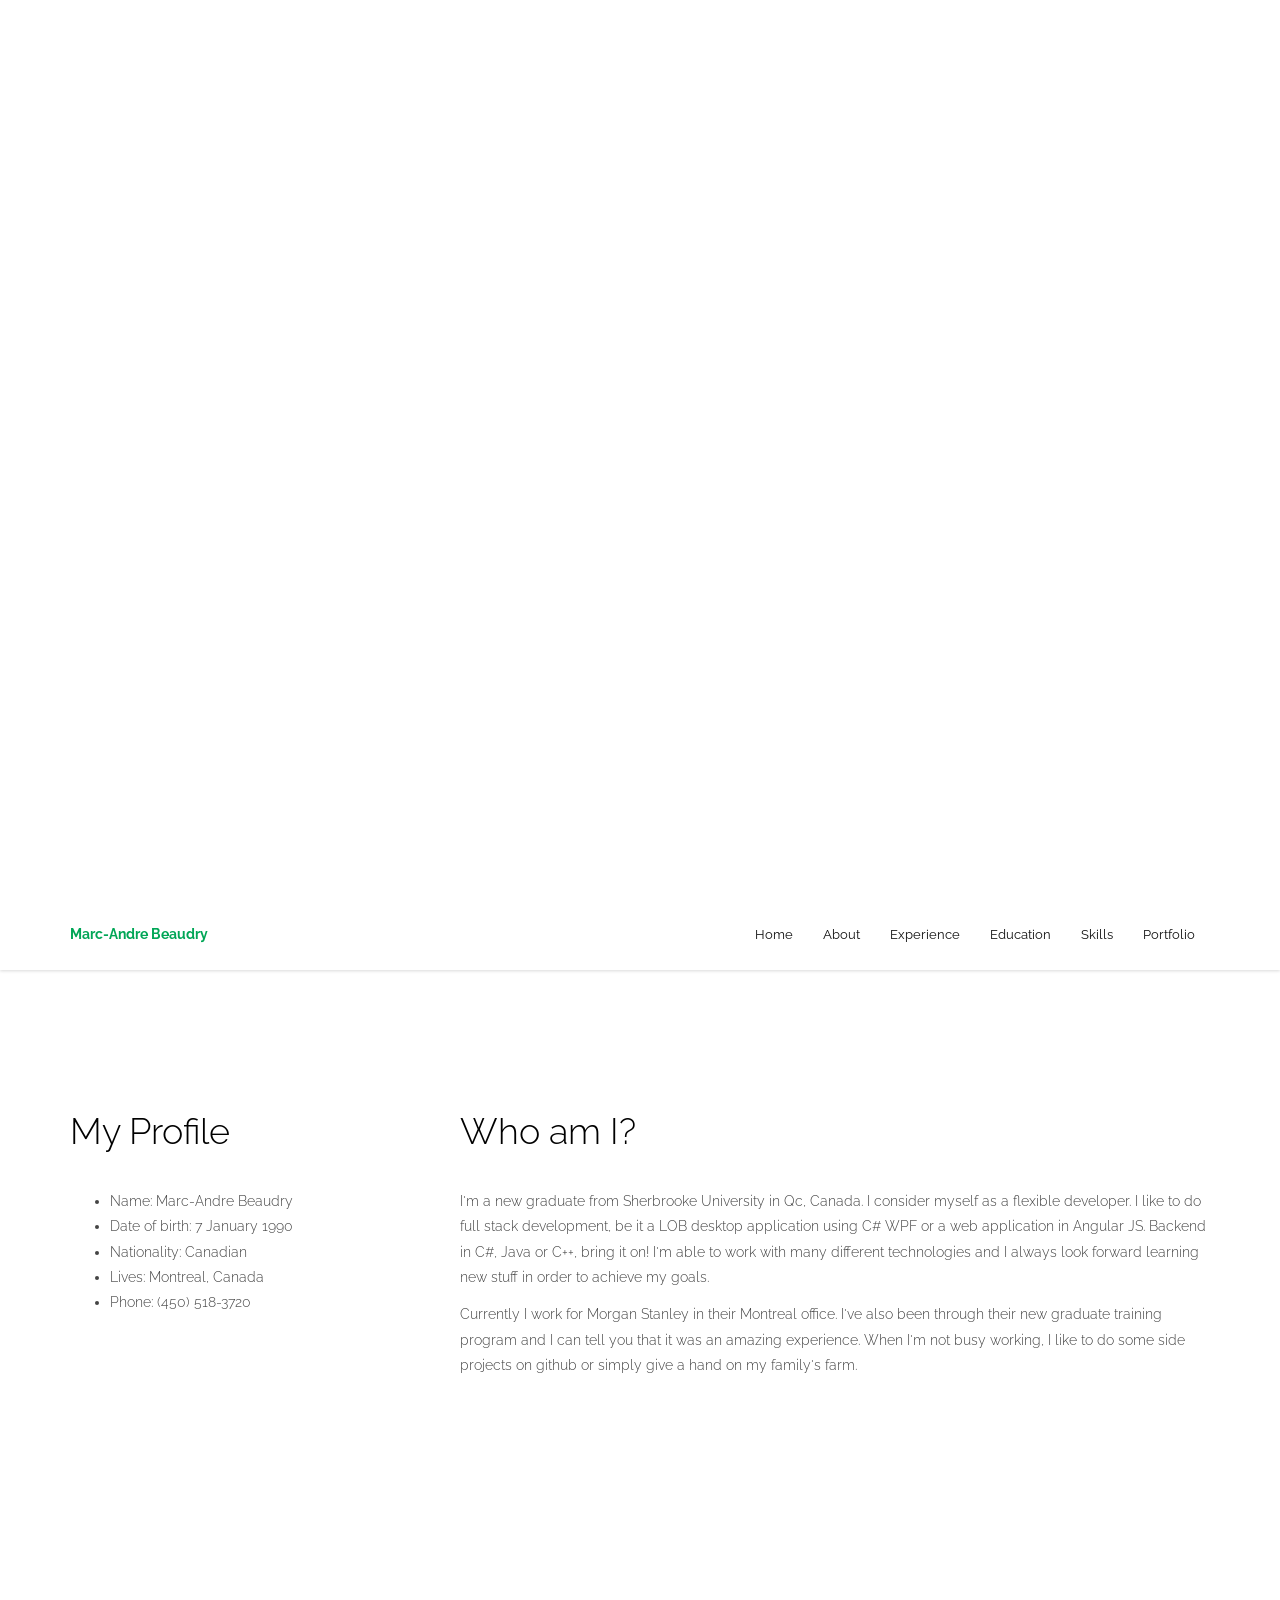
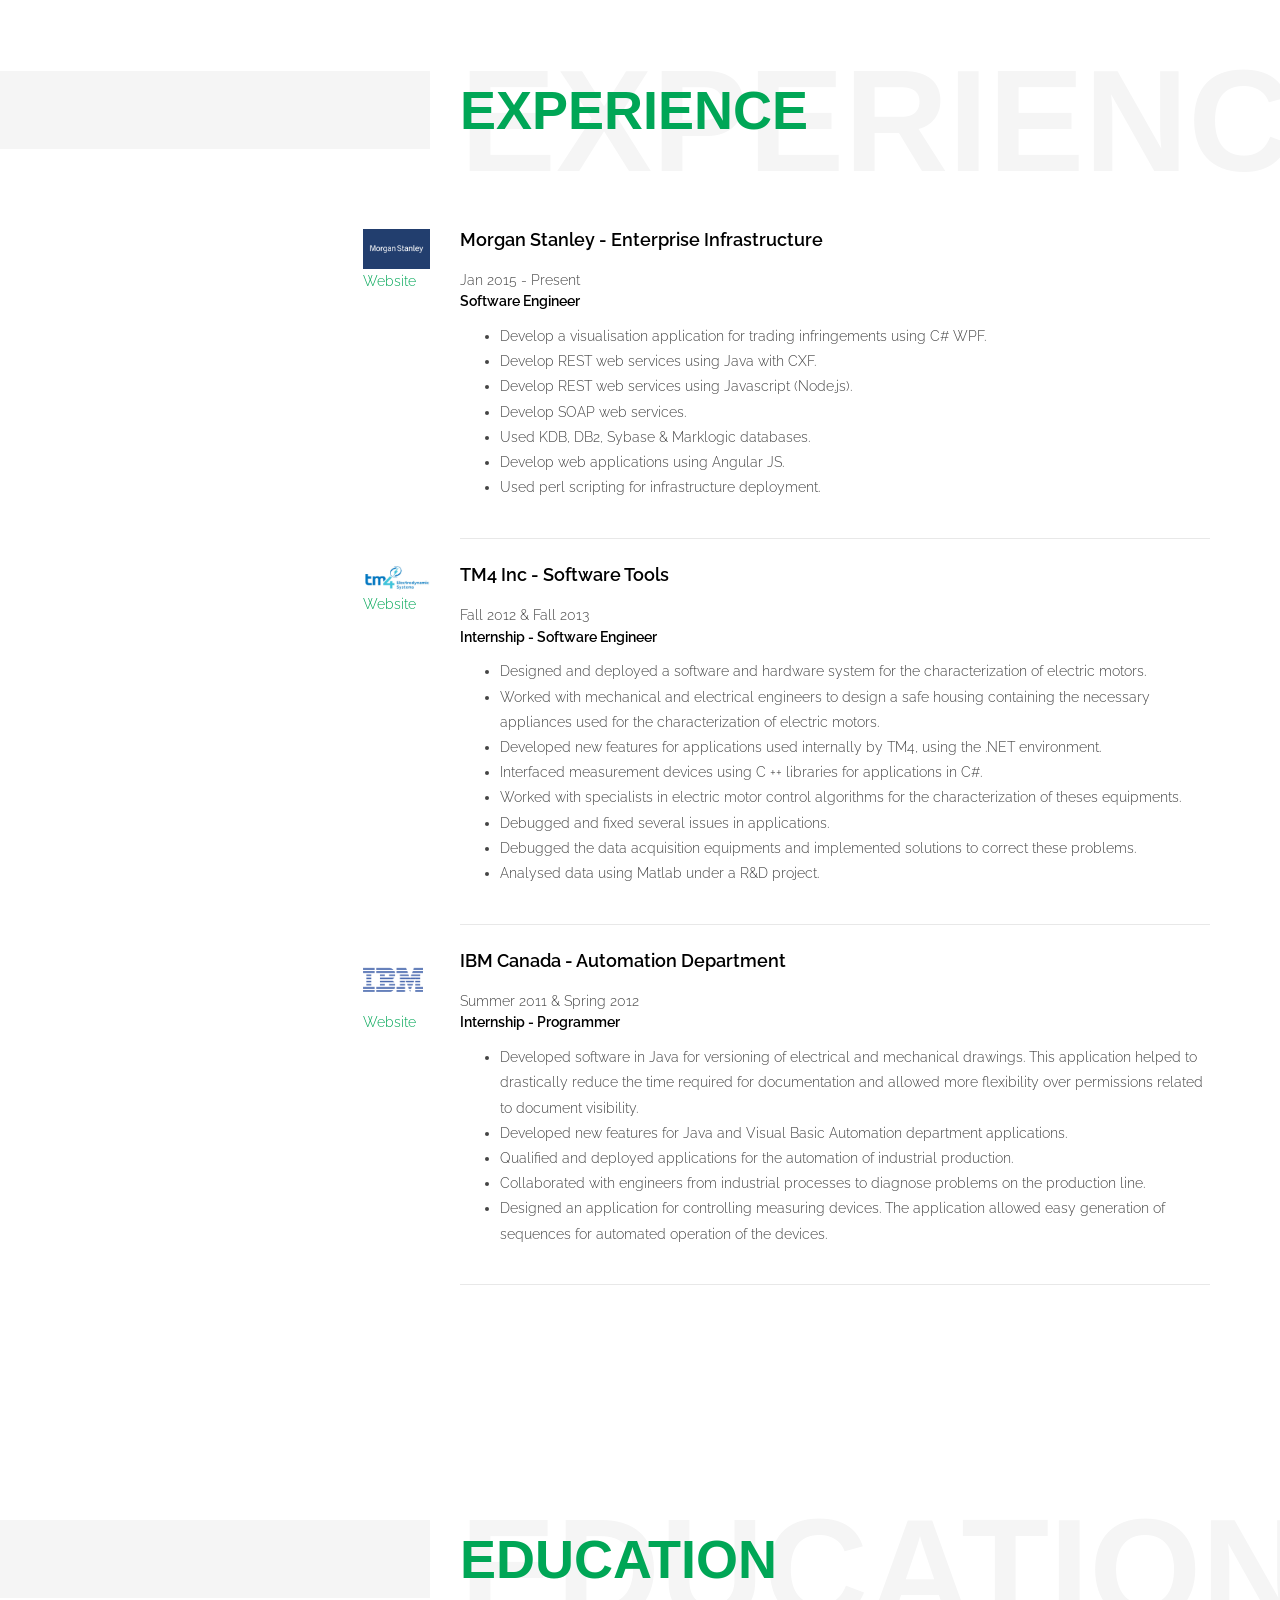
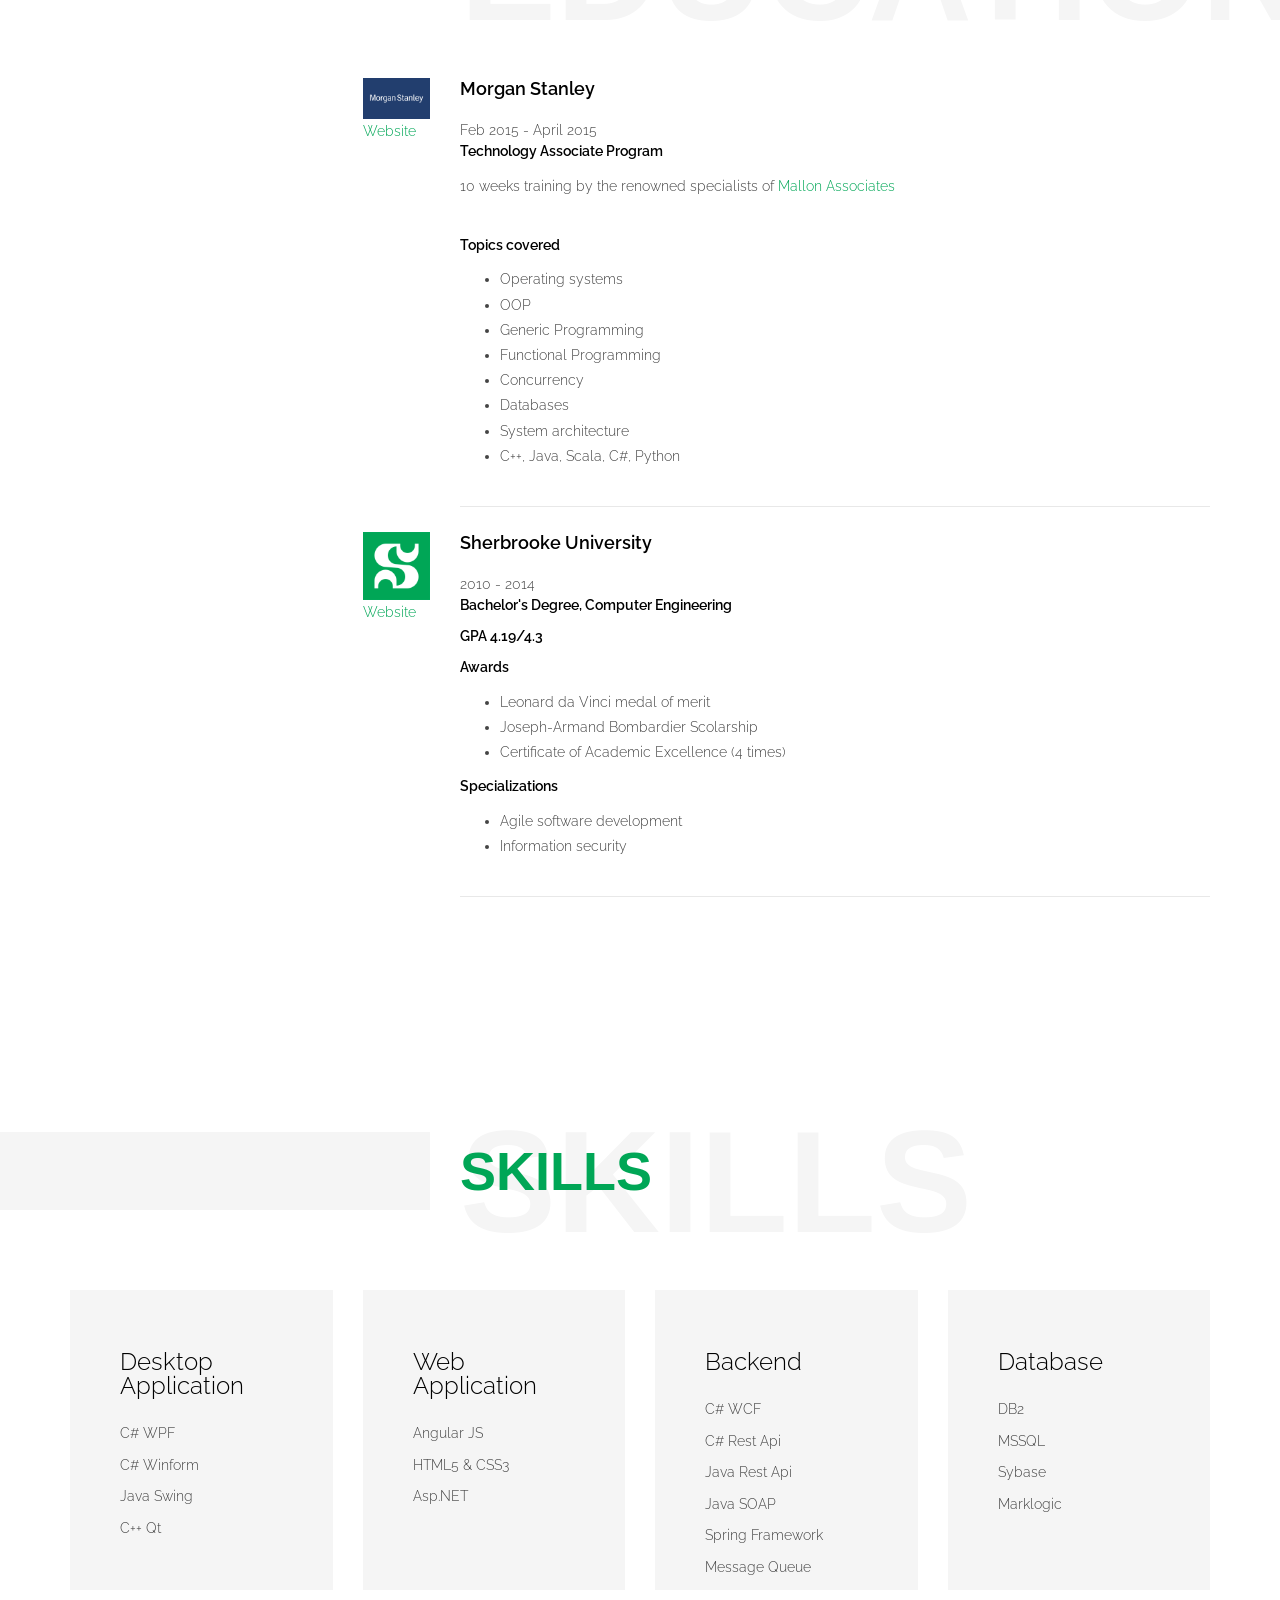
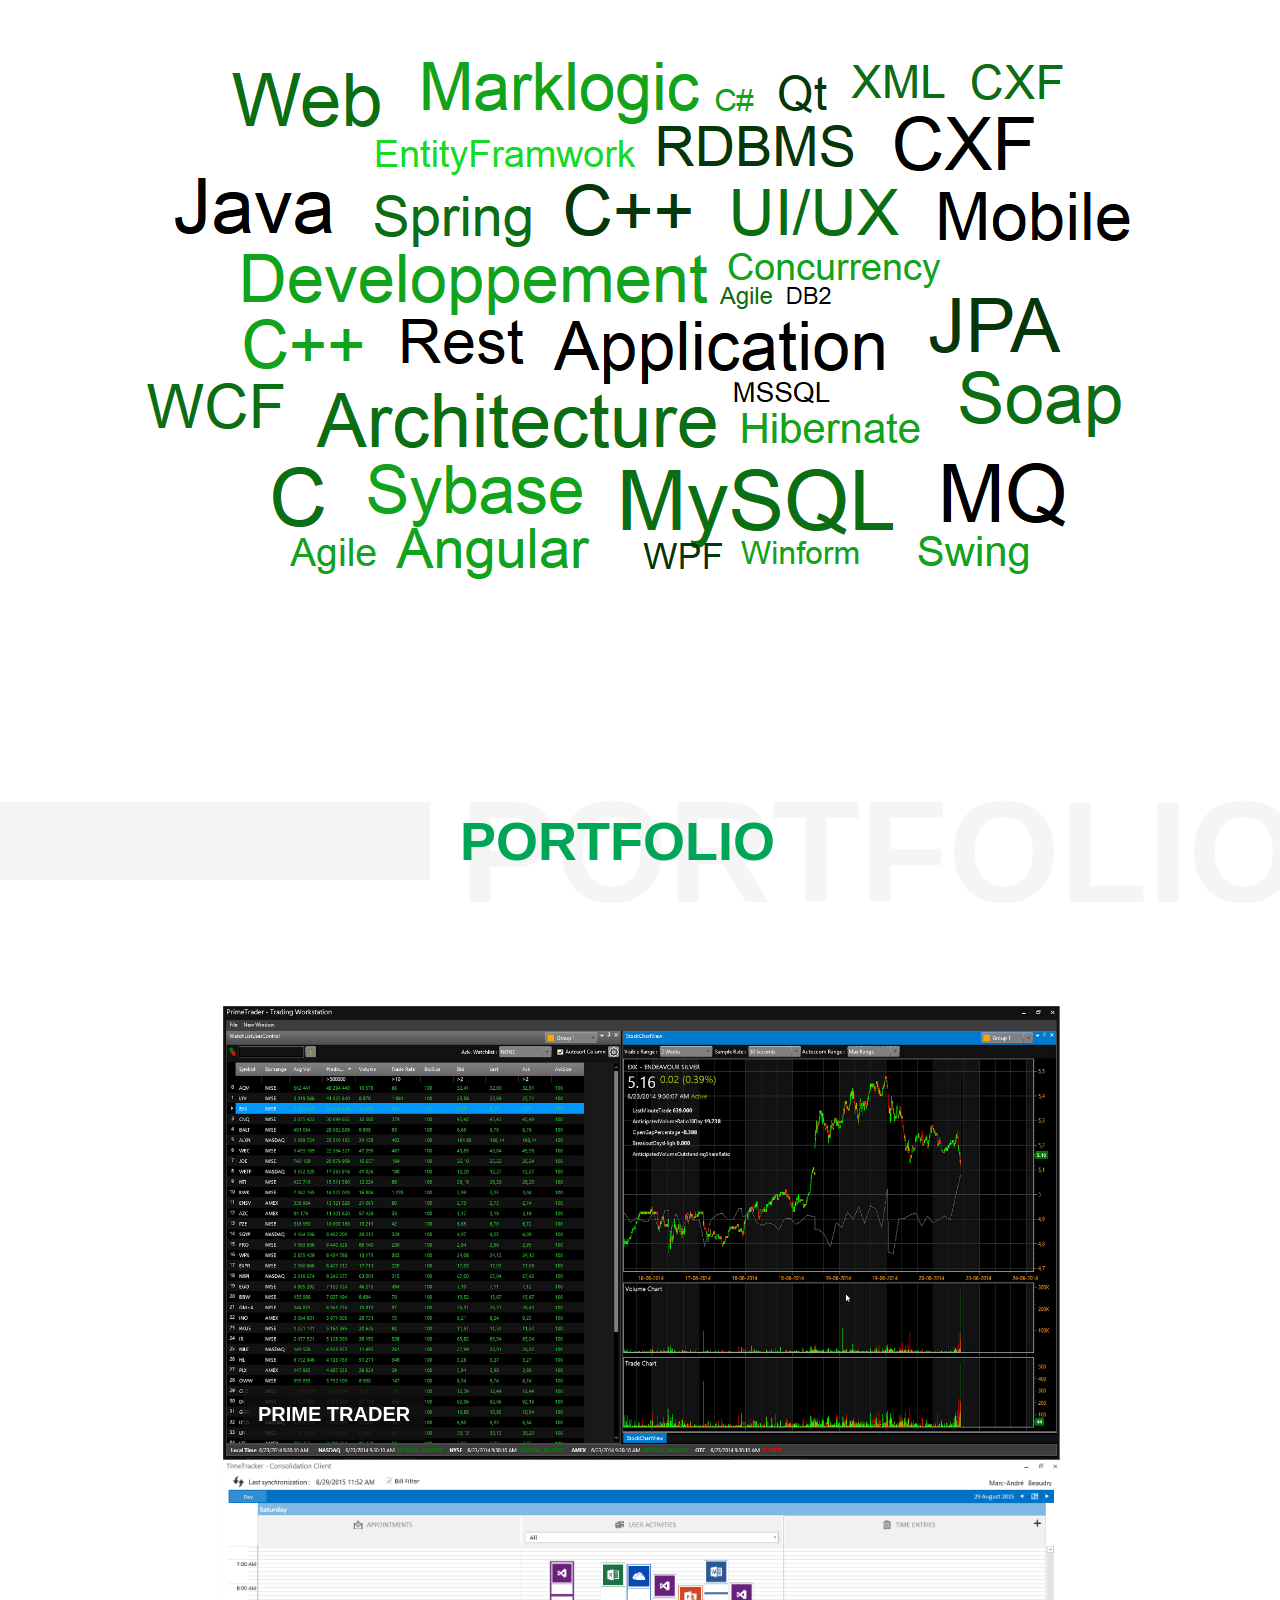
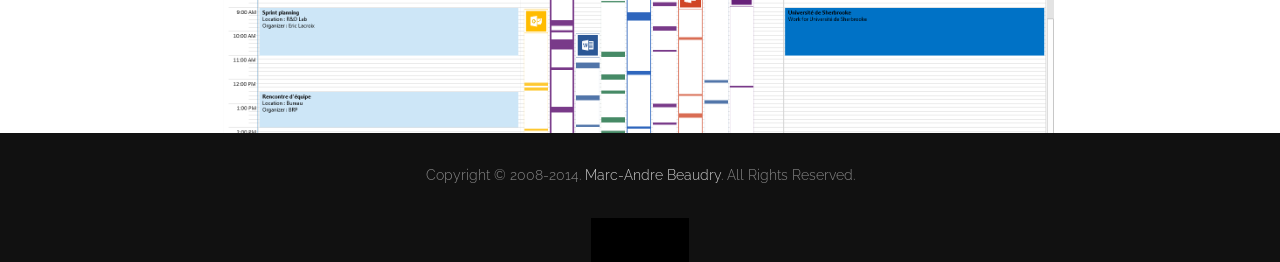
==== commit 50e25091: "Removed email" ====
--- a/index.html
+++ b/index.html
@@ -125,7 +125,6 @@
 						        	<li>Date of birth: 7 January 1990</li>
 						        	<li>Nationality: Canadian</li>
 						        	<li>Lives: Montreal, Canada</li>
-						        	<li>Email:<a href="#" title="">info@marc-andre-beaudry.com</a></li>
 						        	<li>Phone: (450) 518-3720</li>
 						      	</ul>
 							</div>
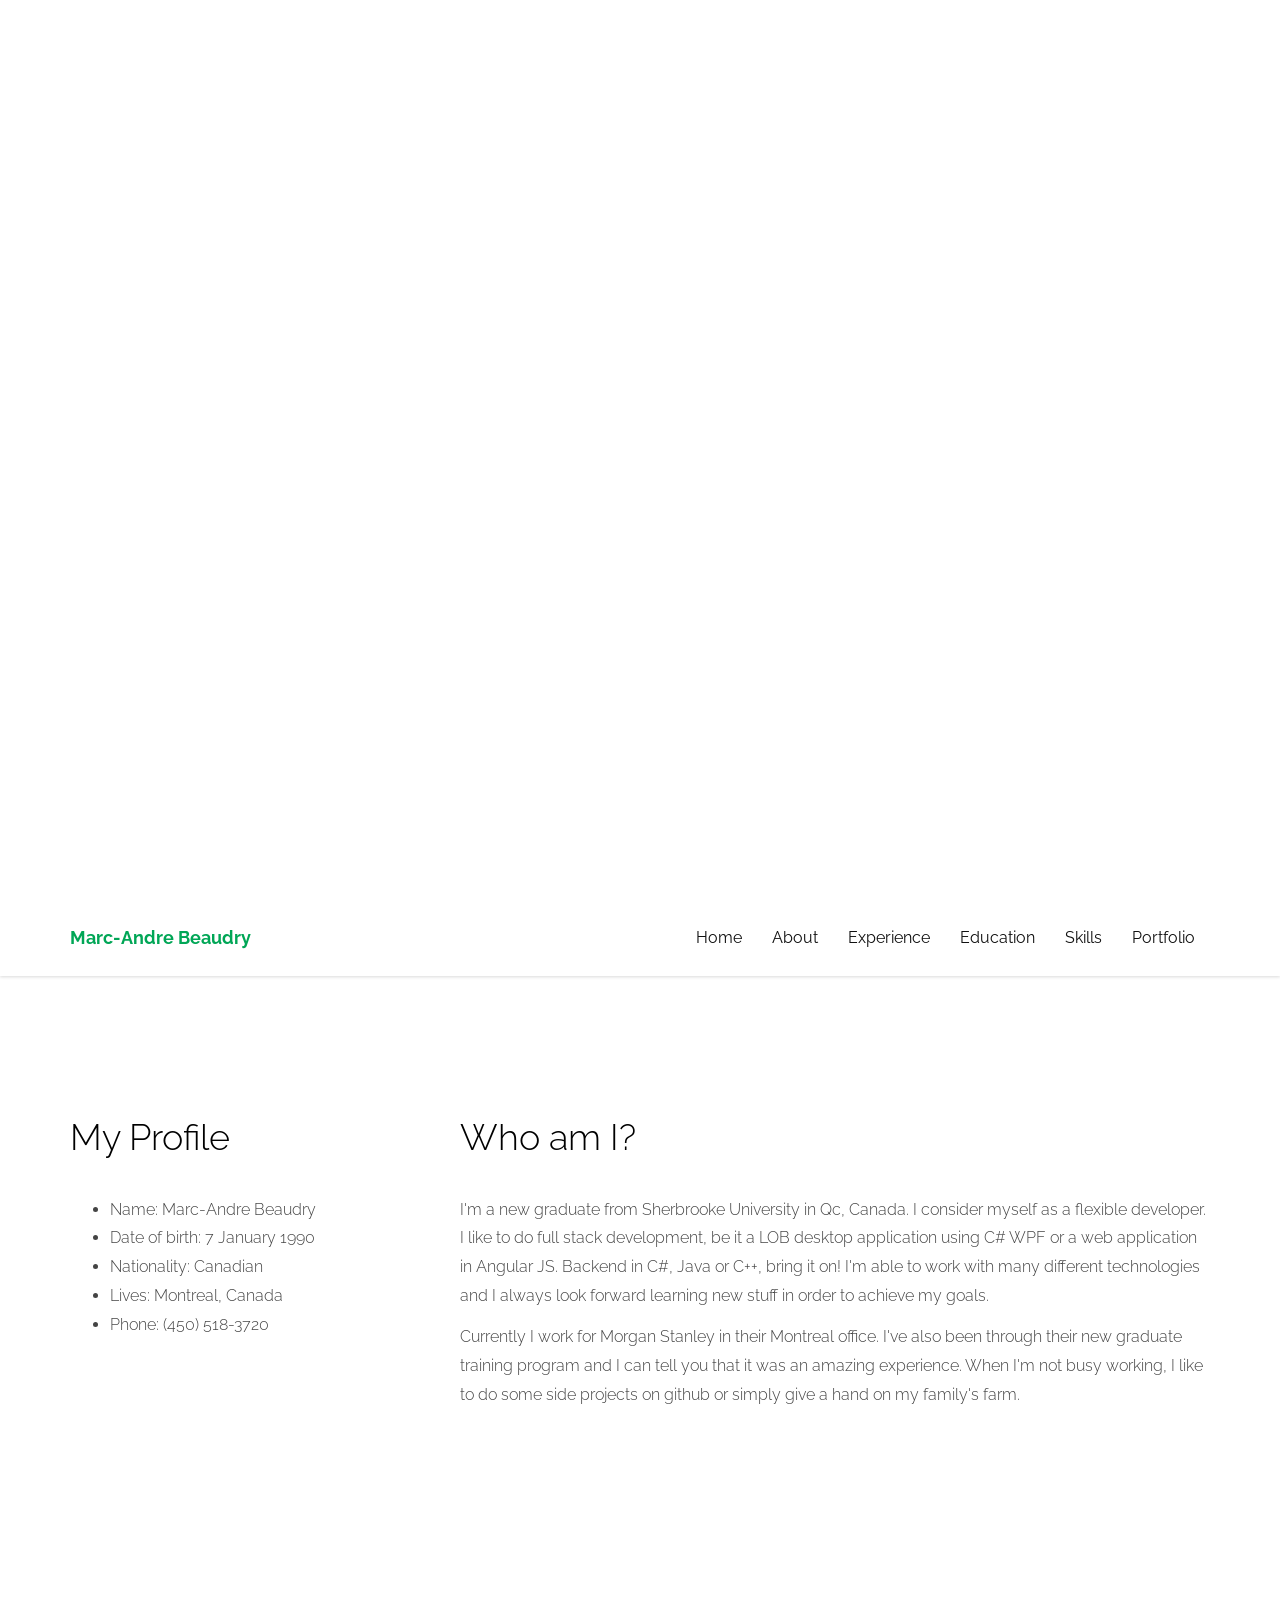
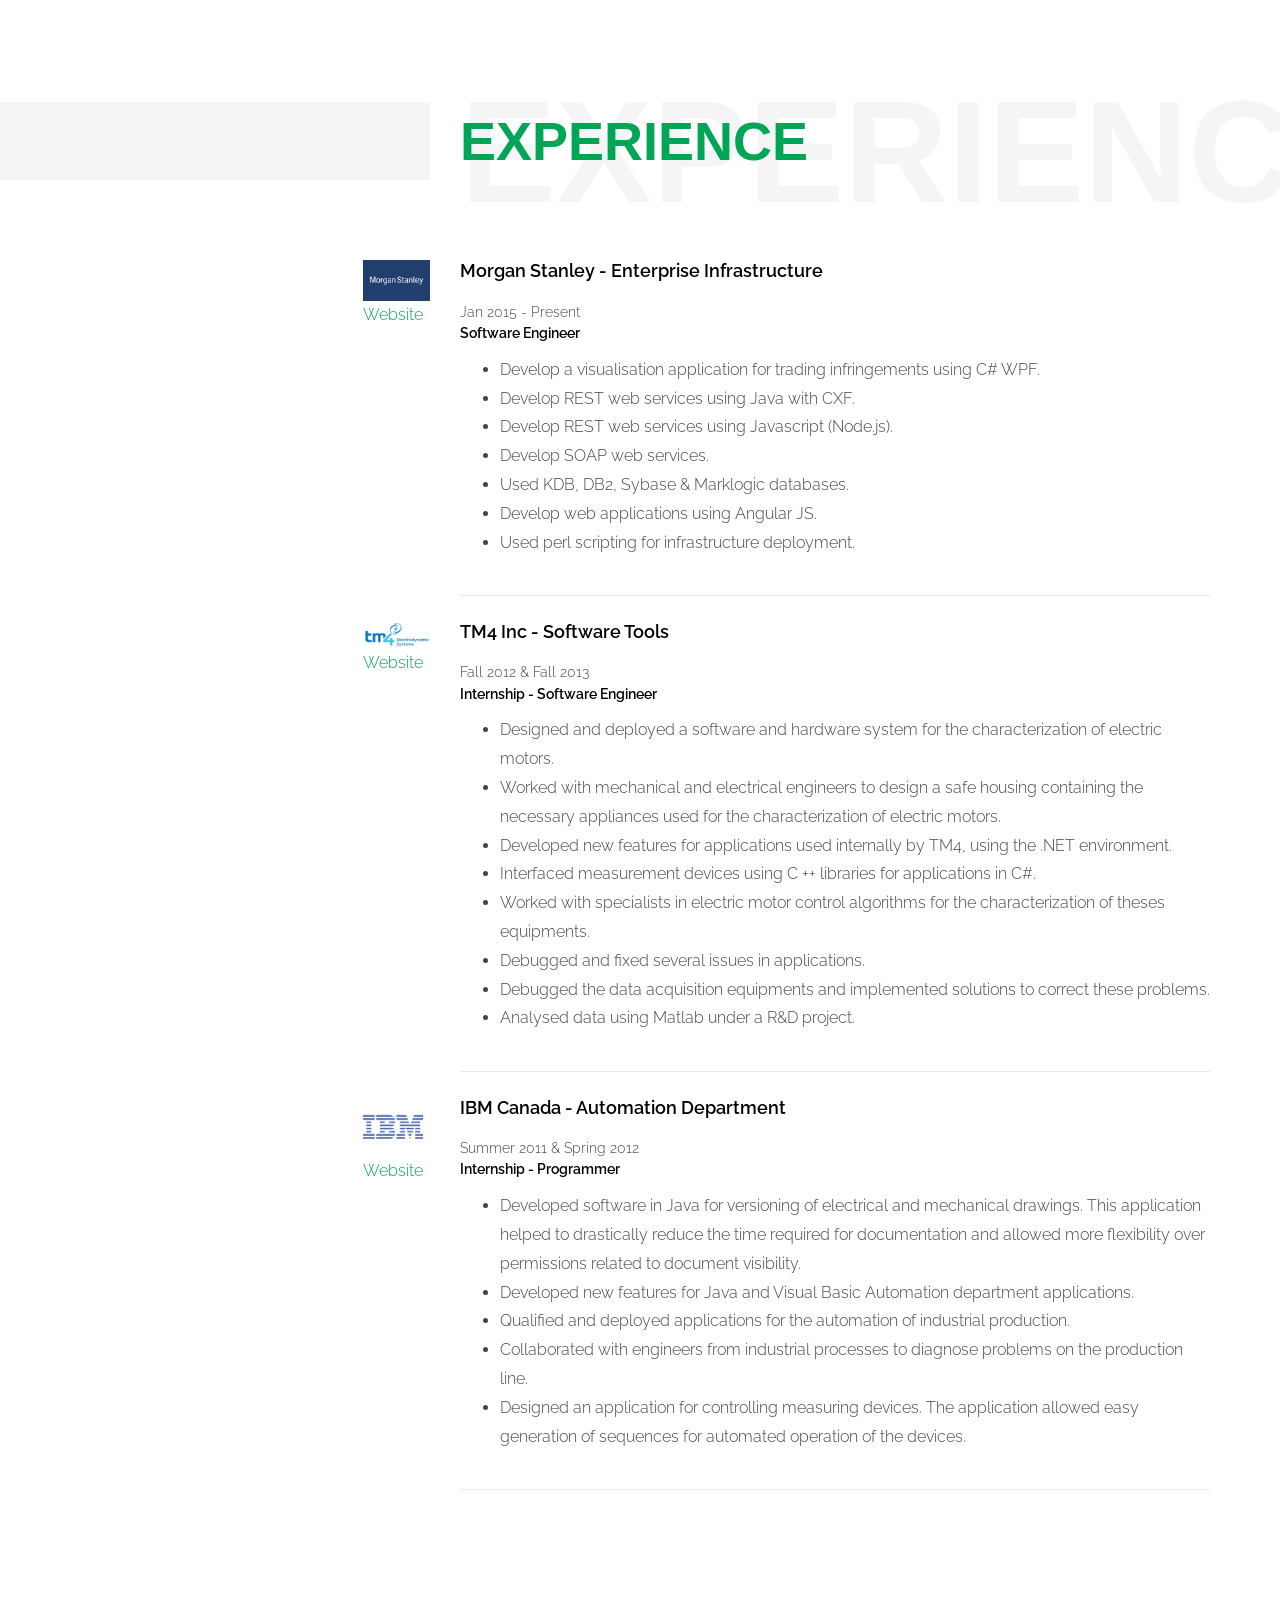
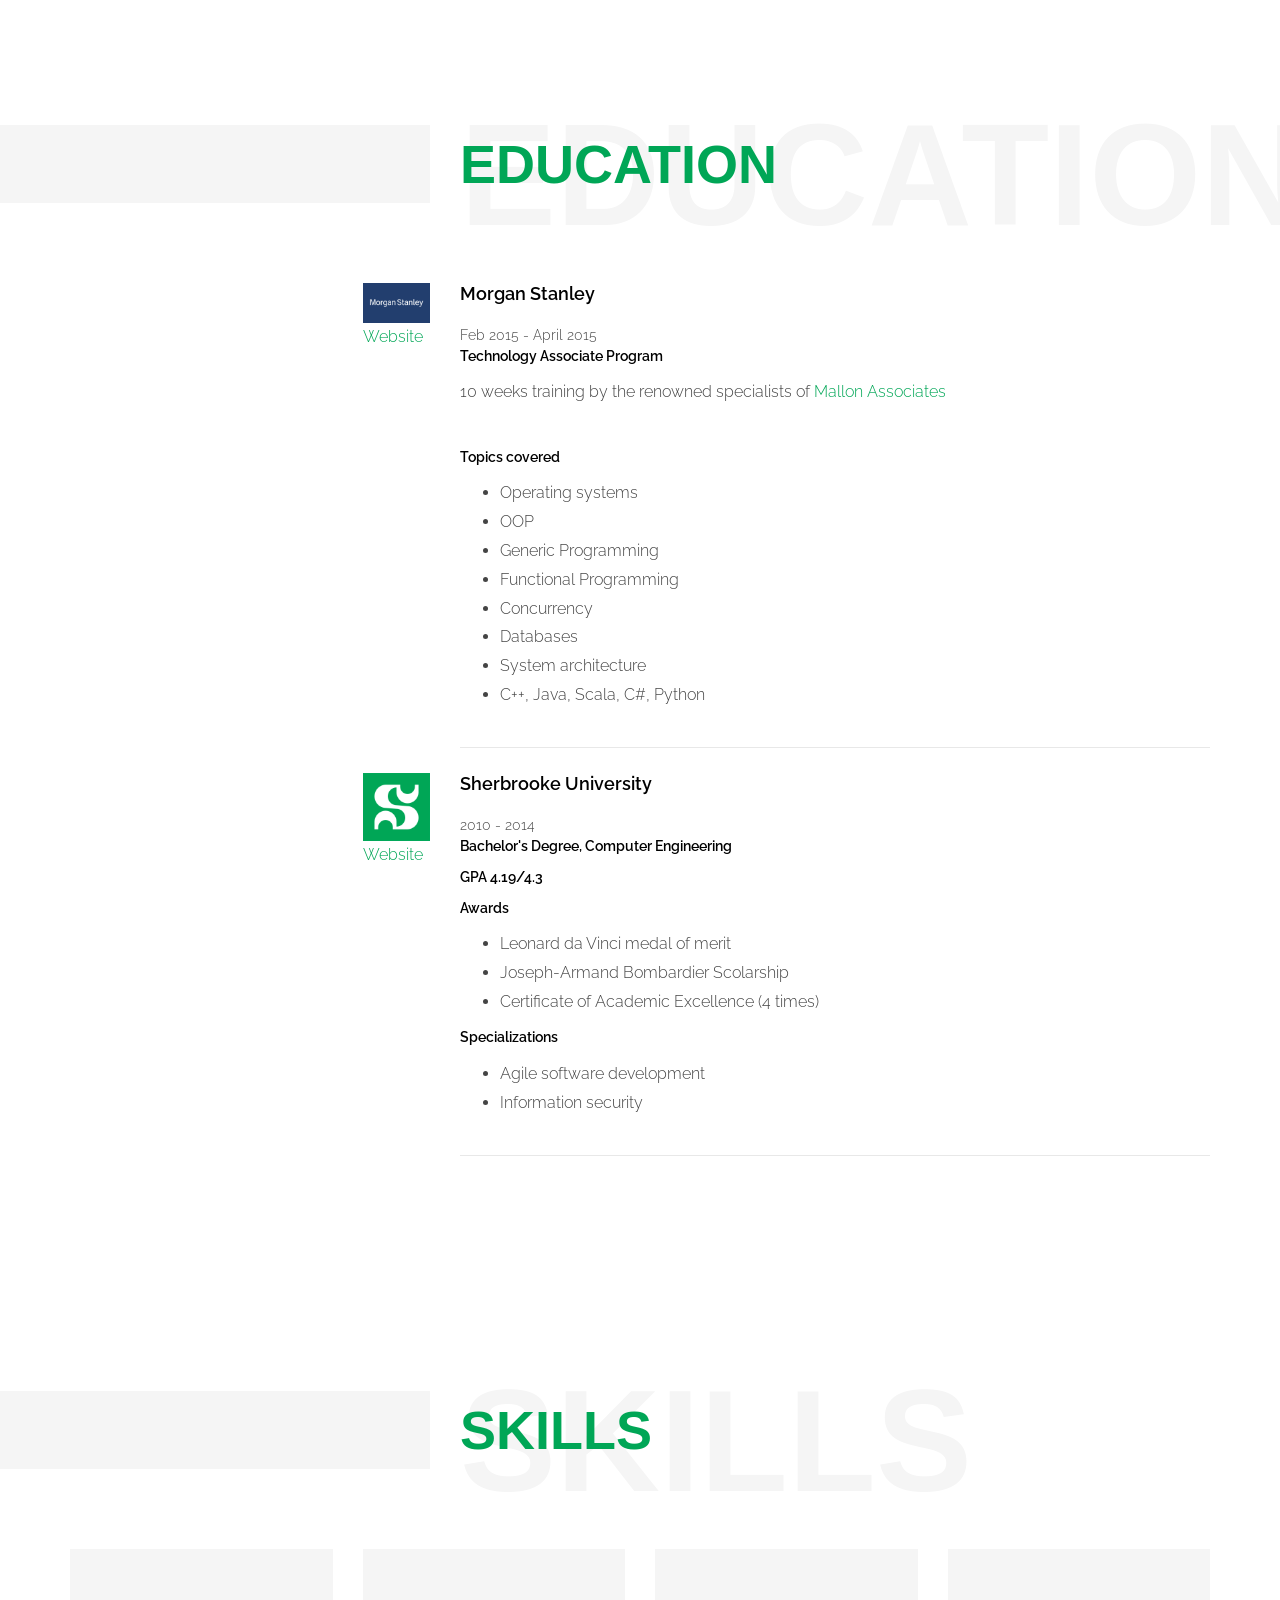
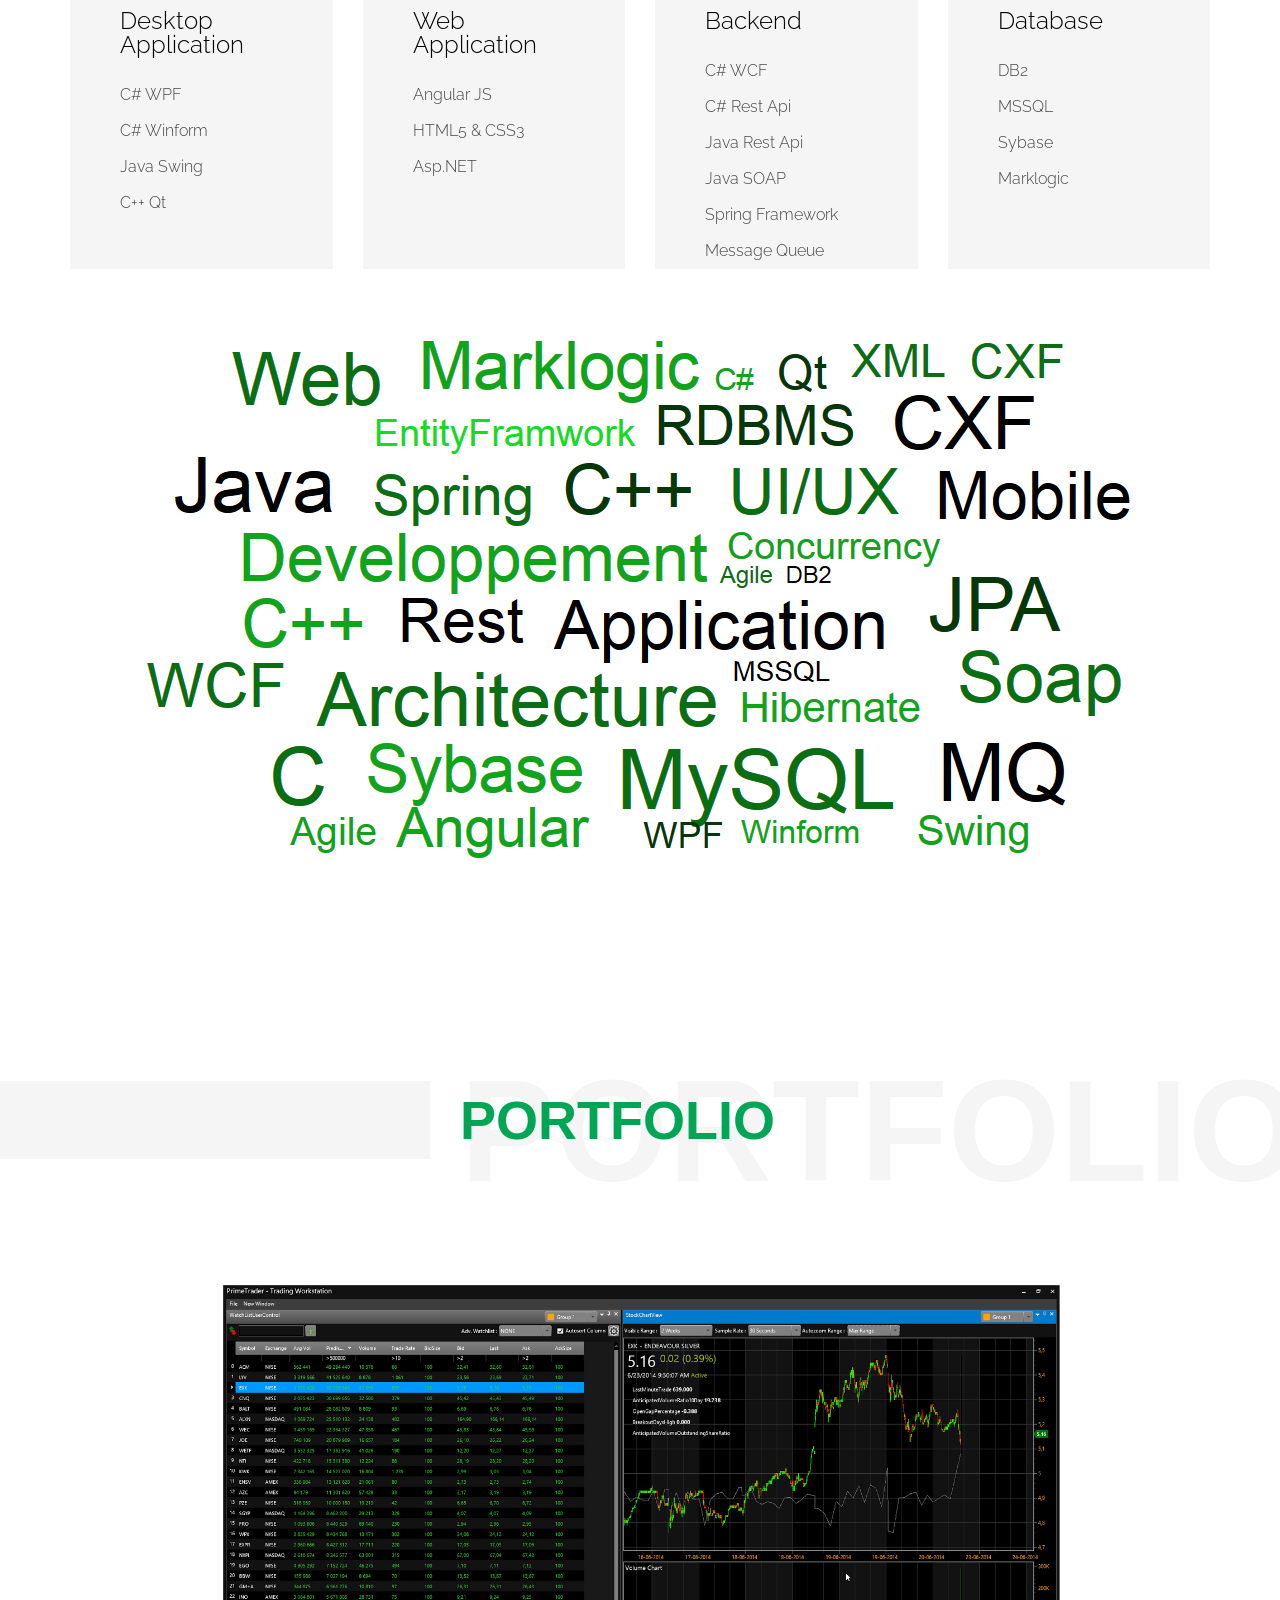
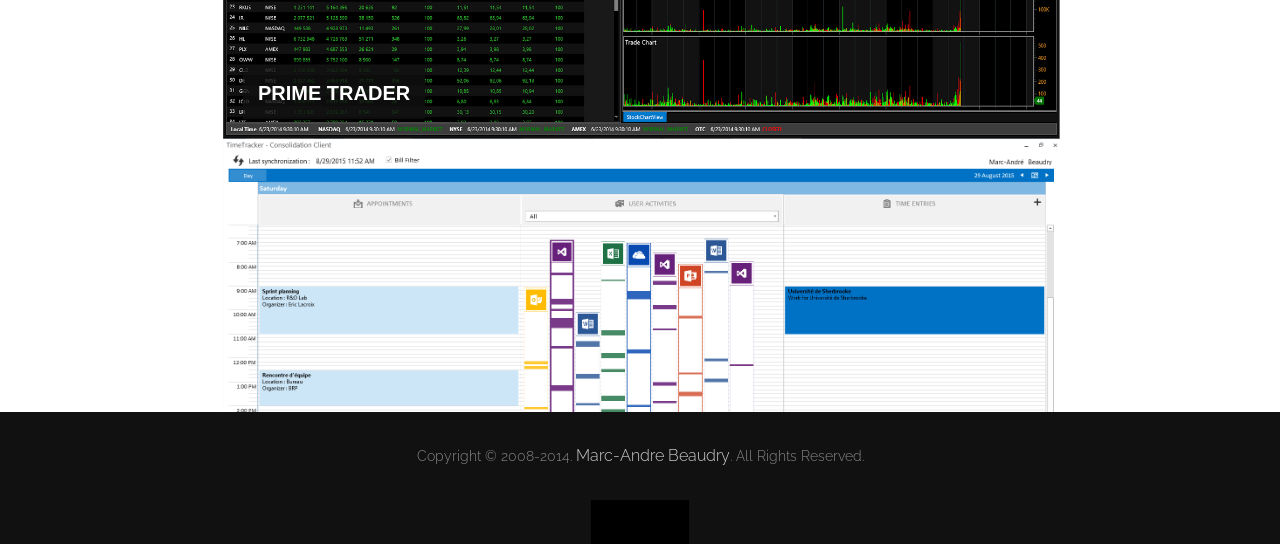
==== commit 0a1ae85a: "Increased font-size" ====
--- a/index.html
+++ b/index.html
@@ -31,6 +31,16 @@
 .darker-background {
     background-image: url("demo/img/culture-bg.jpg");
 }
+.header-name {
+	font-size: 18px;
+}
+.header-link {
+	font-size: 16px;
+}
+
+p, li, a {
+	font-size: 16px;
+}
 </style>
 
 </head>
@@ -88,17 +98,17 @@
 			<div class="row">
 				<div class="header-table col-md-12">
 					<div class="header-col brand">
-						<span><strong style="color:#00A656;">Marc-Andre Beaudry</strong></span>
+						<span><strong style="color:#00A656;" class="header-name">Marc-Andre Beaudry</strong></span>
 					</div>
 					<div class="header-col main-nav">
 						<a href="#" class="nav-toggle"></a>
 						<ul class="nav">
-							<li><a href="#">Home</a></li>
-							<li><a href="#about">About</a></li>
-							<li><a href="#experience">Experience</a></li>
-							<li><a href="#education">Education</a></li>
-							<li><a href="#skill">Skills</a></li>
-							<li><a href="#portfolio">Portfolio</a></li>
+							<li><a class="header-link" href="#">Home</a></li>
+							<li><a class="header-link" href="#about">About</a></li>
+							<li><a class="header-link" href="#experience">Experience</a></li>
+							<li><a class="header-link" href="#education">Education</a></li>
+							<li><a class="header-link" href="#skill">Skills</a></li>
+							<li><a class="header-link" href="#portfolio">Portfolio</a></li>
 						</ul>
 					</nav>
 				</div>
@@ -360,7 +370,7 @@
 						<div class="row">
 
 							<div class="col-md-3">
-								<div class="pricing-table" data-animation-name="flipInY" style="height: 300px;">
+								<div class="pricing-table" data-animation-name="flipInY" style="height: 320px;">
 									<h5 class="name">Desktop Application</h5>
 									<div class="features">
 										<ul>
@@ -375,7 +385,7 @@
 
 							<div class="col-md-3">
 
-								<div class="pricing-table" data-animation-name="flipInY" style="height: 300px;">
+								<div class="pricing-table" data-animation-name="flipInY" style="height: 320px;">
 									<h5 class="name">Web Application</h5>
 									<div class="features">
 										<ul>
@@ -390,7 +400,7 @@
 
 							<div class="col-md-3">
 
-								<div class="pricing-table" data-animation-name="flipInY" style="height: 300px;">
+								<div class="pricing-table" data-animation-name="flipInY" style="height: 320px;">
 									<h5 class="name">Backend</h5>
 									<div class="features">
 										<ul>
@@ -408,7 +418,7 @@
 
 							<div class="col-md-3">
 
-								<div class="pricing-table" data-animation-name="flipInY" style="height: 300px;">
+								<div class="pricing-table" data-animation-name="flipInY" style="height: 320px;">
 									<h5 class="name">Database</h5>
 									<div class="features">
 										<ul>
@@ -488,7 +498,7 @@
 											<div class="overlay transparent">
 												<ul>
 													<li class="mfp-zoom"><a href="assets/portfolio/github.png"><i class="gi gi-resize-full"></i></a></li>
-													<li class="mfp-details"><a href="https://github.com/marc-andre-beaudry"><i class="gi gi-search"></i></a></l-linki>
+													<li class="mfp-details"><a href="https://www.github.com/marc-andre-beaudry"><i class="gi gi-search"></i></a></l-linki>
 												</ul>
 											</div>
 										</div>
@@ -516,7 +526,7 @@
 						<div class="social-list">
 							<ul>
 								<li><a href="https://ca.linkedin.com/pub/marc-andré-beaudry/a3/60a/619"><i class="fa fa-linkedin"></i></a></li>
-								<li><a href="https://github.com/marc-andre-beaudry"><i class="fa fa-github"></i></a></li>
+								<li><a href="https://www.github.com/marc-andre-beaudry"><i class="fa fa-github"></i></a></li>
 							</ul>
 						</div>
 					</div>
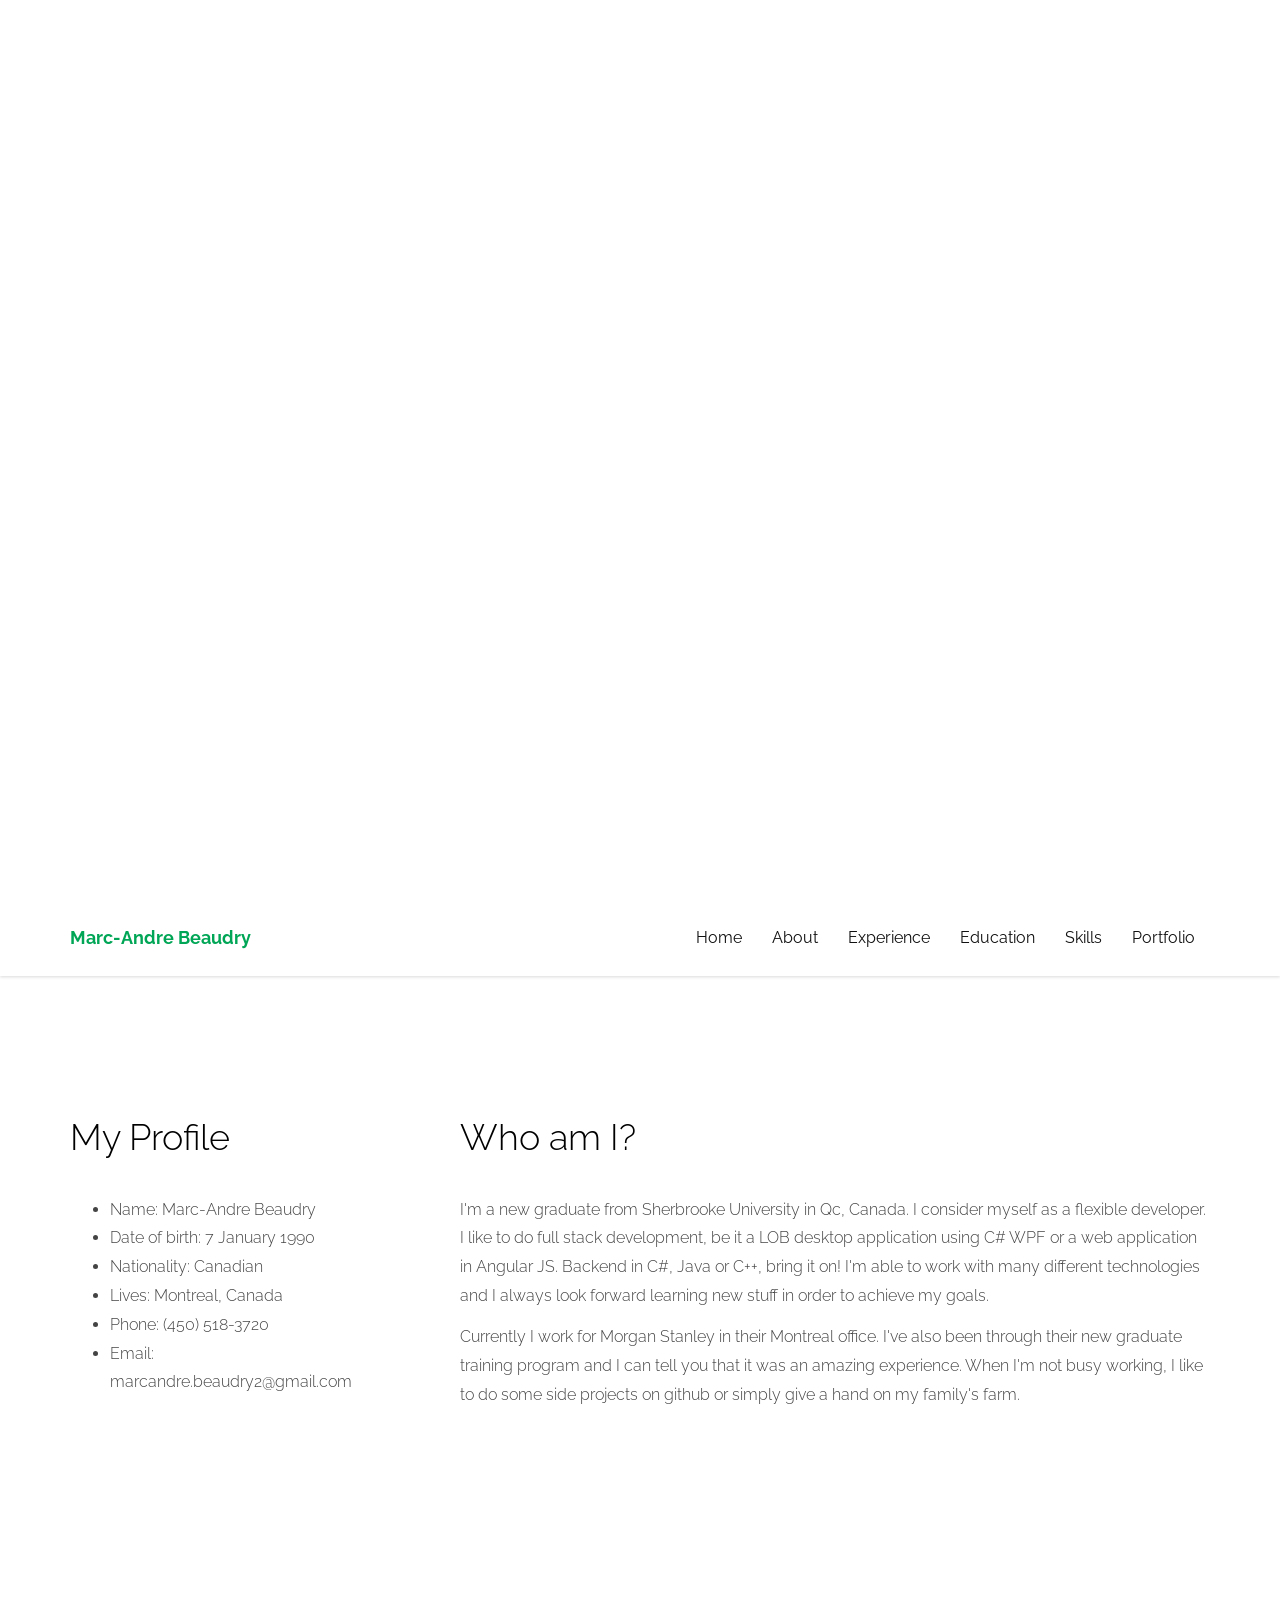
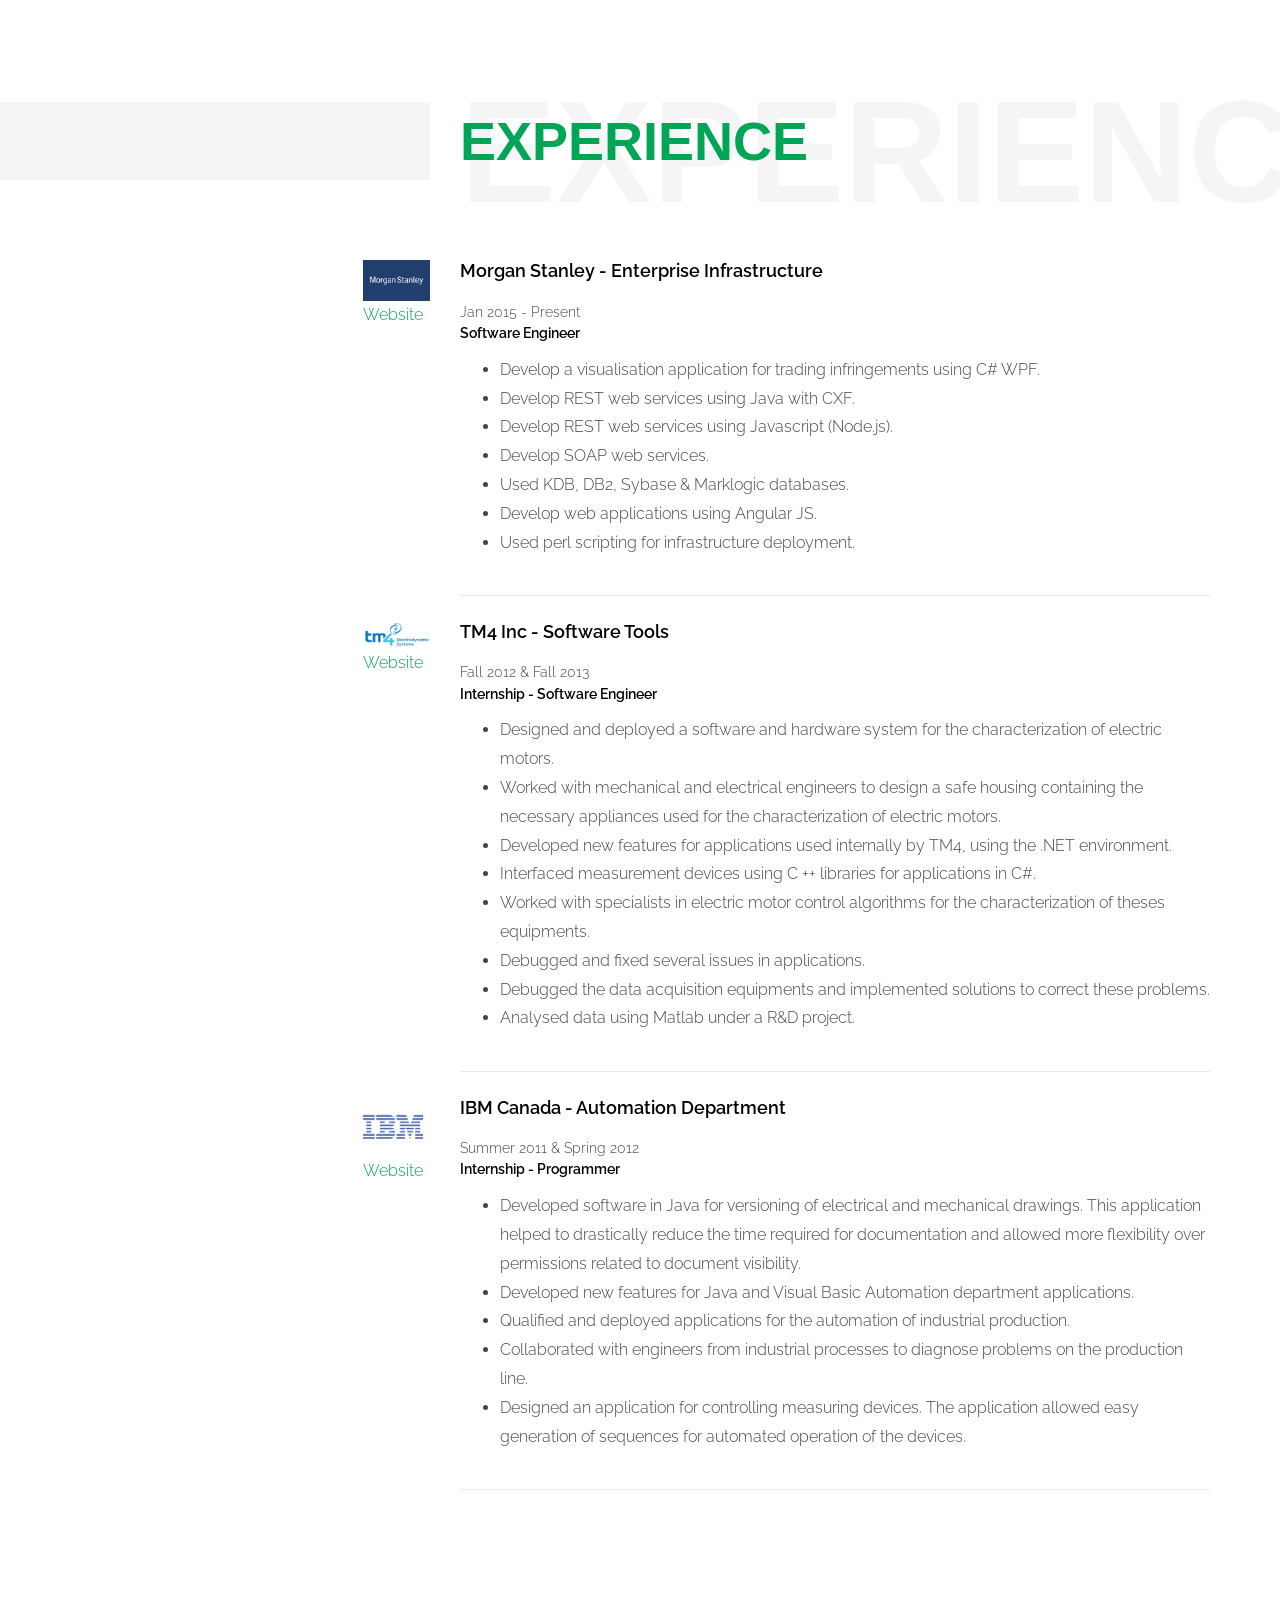
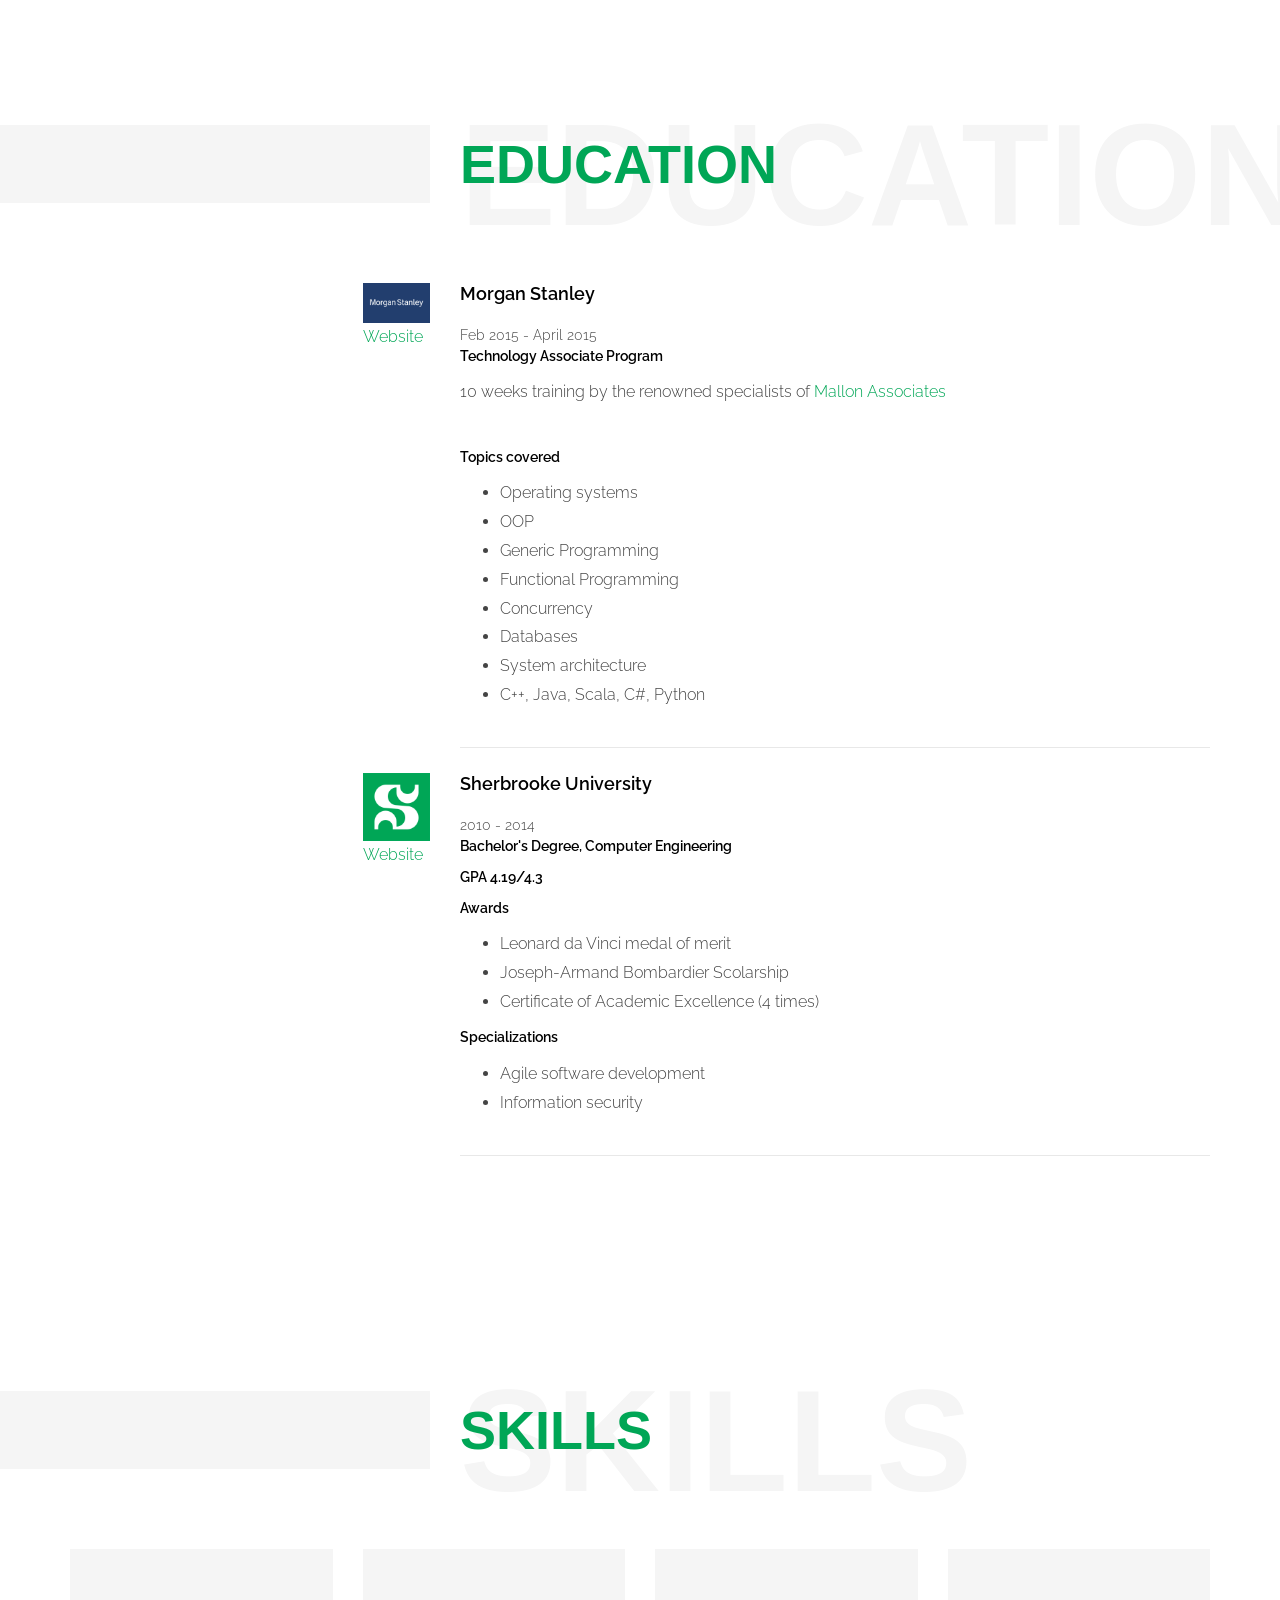
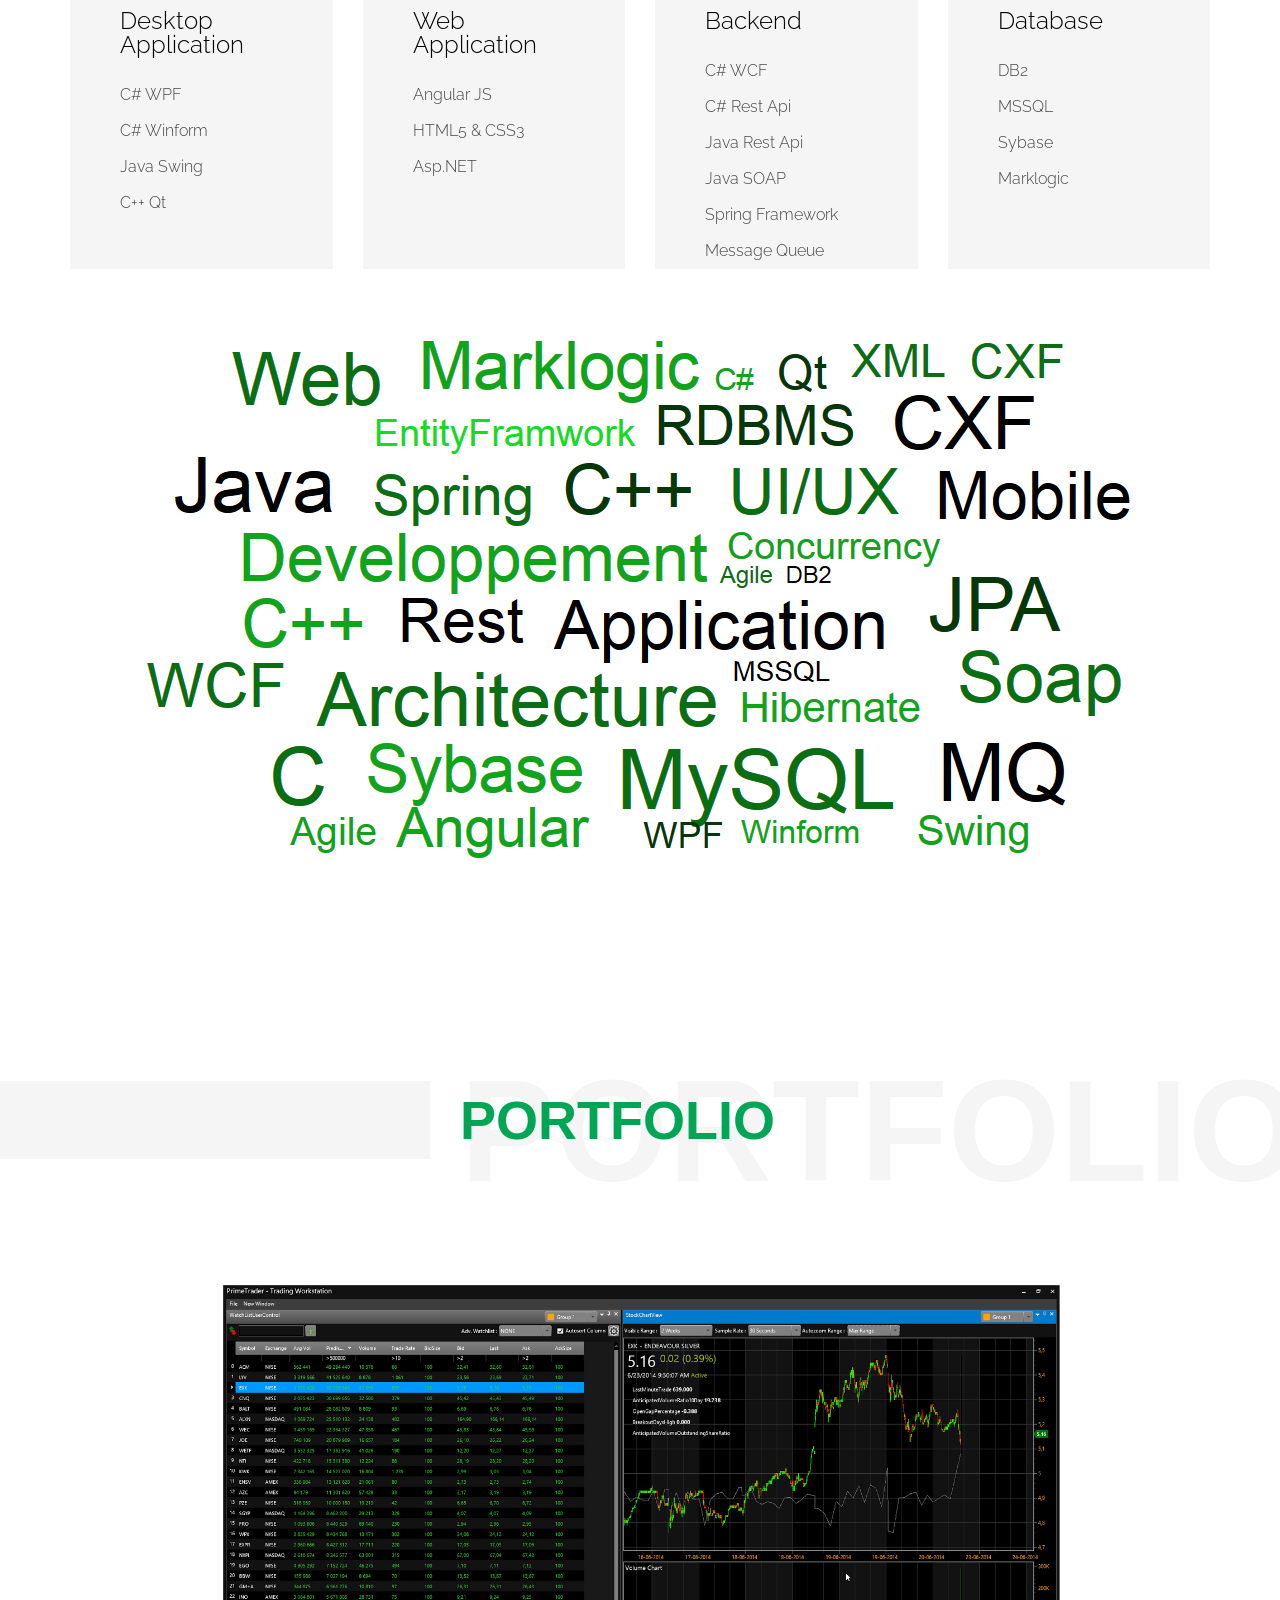
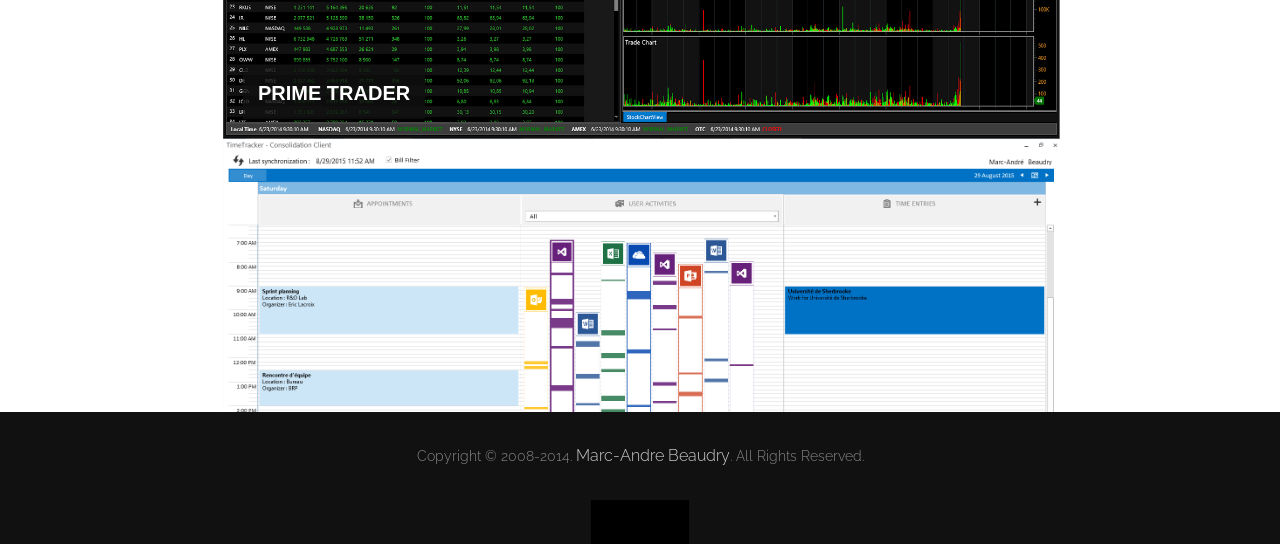
==== commit ba932f1f: "Added email" ====
--- a/index.html
+++ b/index.html
@@ -136,6 +136,7 @@
 						        	<li>Nationality: Canadian</li>
 						        	<li>Lives: Montreal, Canada</li>
 						        	<li>Phone: (450) 518-3720</li>
+						        	<li>Email: marcandre.beaudry2@gmail.com</li>
 						      	</ul>
 							</div>
 
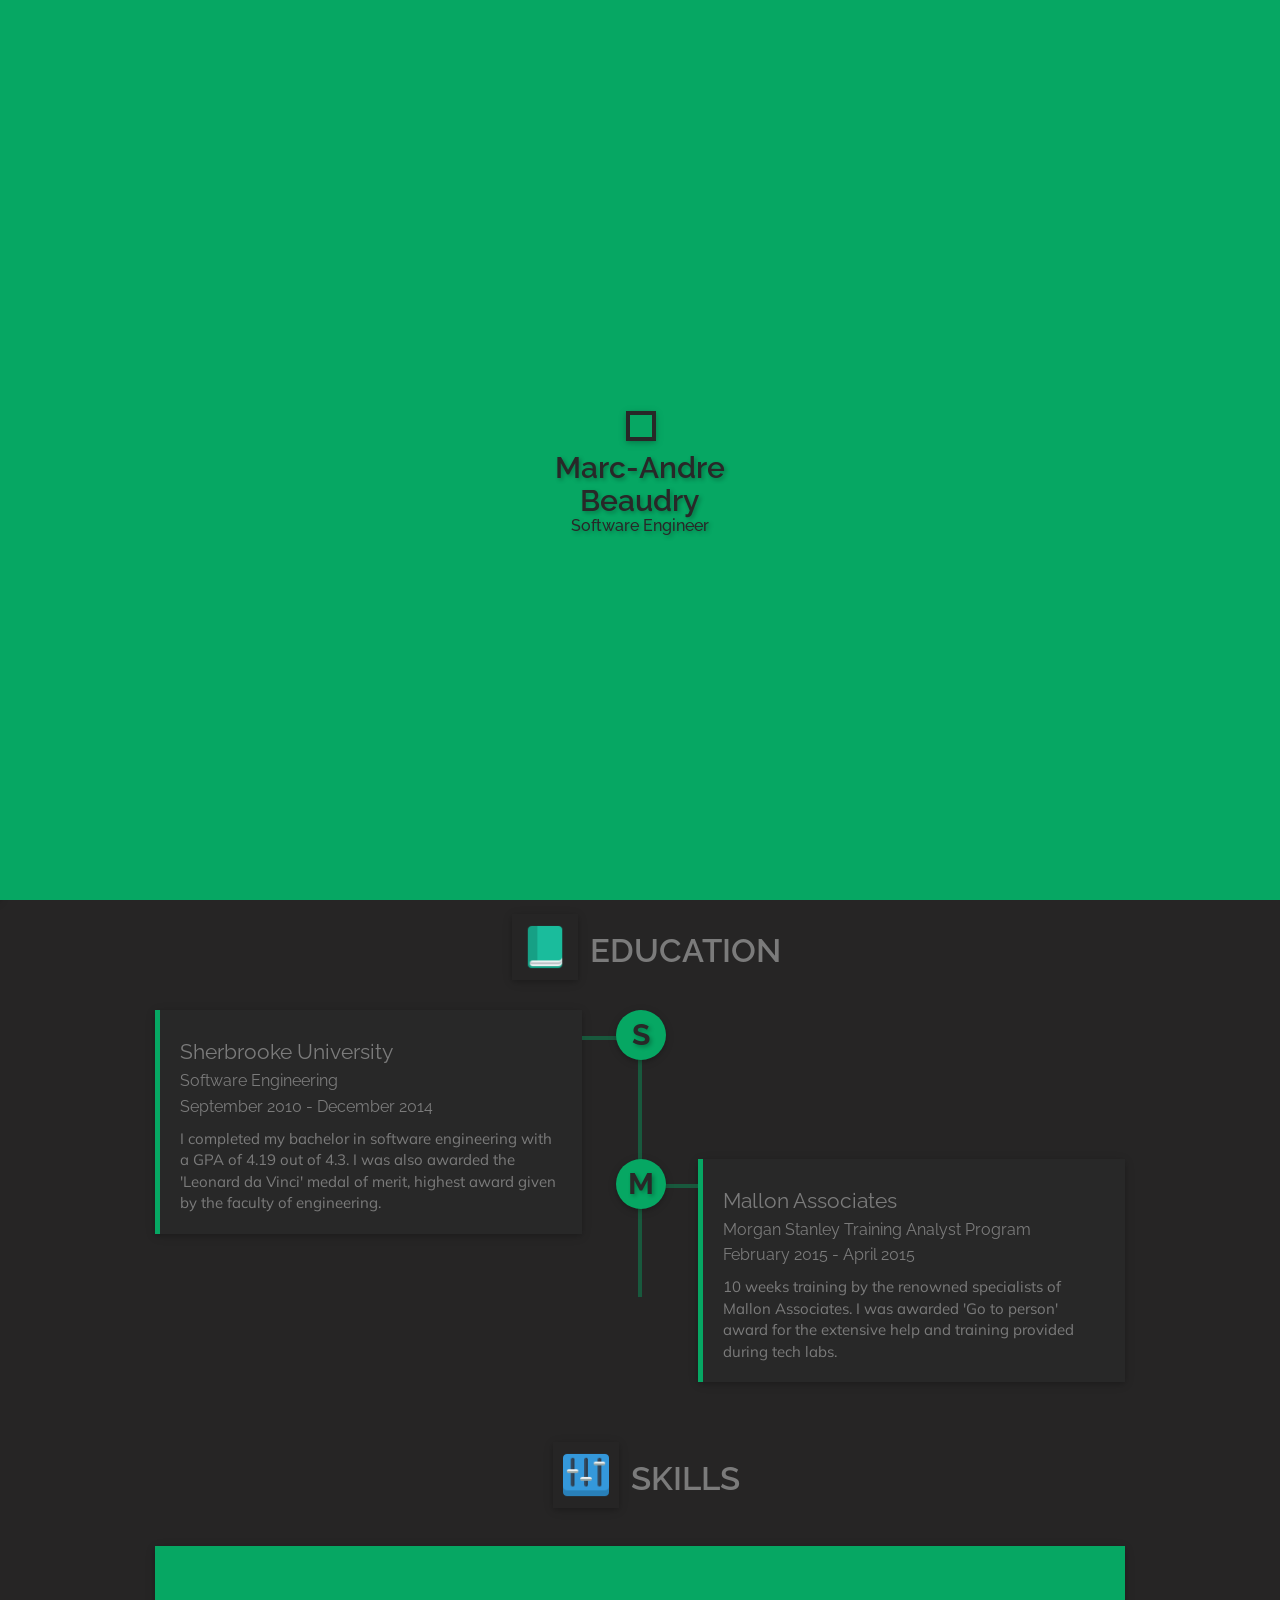
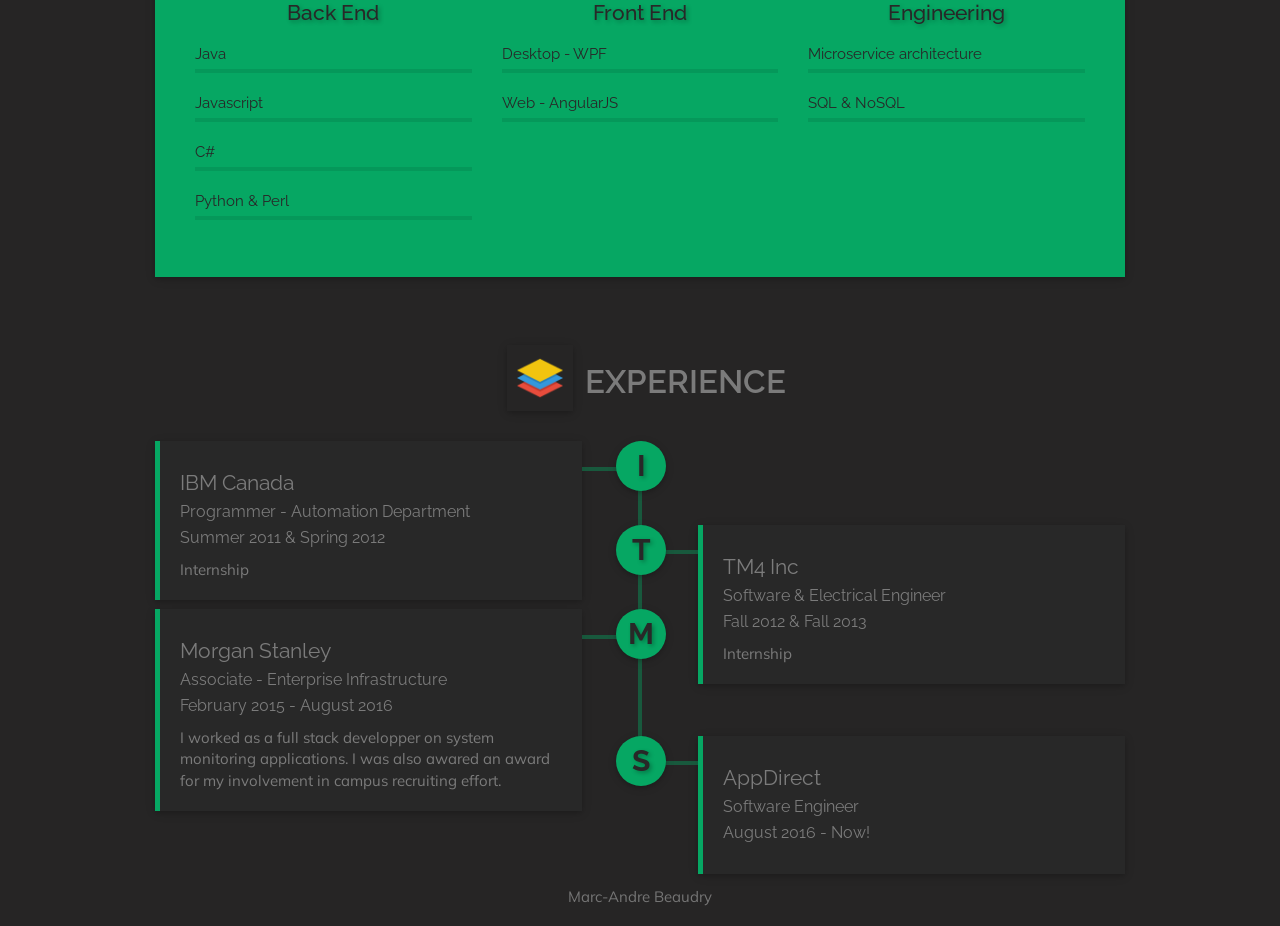
==== commit 8c1ae683: "Updated website" ====
--- a/index.html
+++ b/index.html
@@ -1,557 +1,367 @@
-<!DOCTYPE html>
+﻿<!DOCTYPE html>
 <html lang="en">
-
 <head>
-
-<meta charset="utf-8">
-<meta http-equiv="X-UA-Compatible" content="IE=edge">
-<meta name="viewport" content="width=device-width, initial-scale=1.0, maximum-scale=1.0, user-scalable=0">
-<meta name="description" content="">
-<meta name="author" content="">
-
-<title>Marc Andre Beaudry - My Resume</title>
-
-<!-- Fonts -->
-<link rel="stylesheet" href="http://fonts.googleapis.com/css?family=Raleway:300,400,600,700,300italic,400italic,600italic,700italic|Droid+Serif:400,400italic">
-<link rel="stylesheet" href="assets/fonts/novecento/stylesheet.css">
-<link rel="stylesheet" href="assets/icons/glyphicons/style.min.css">
-<link rel="stylesheet" href="assets/icons/font-awesome/font-awesome.min.css">
-
-<!-- Styles -->
-<link rel="stylesheet" href="assets/css/bootstrap.min.css">
-<link rel="stylesheet" href="assets/css/style.min.css">
-<link rel="stylesheet" href="assets/css/theme-light.css">
-<!-- Plugins -->
-<link rel="stylesheet" href="assets/plugins/royalslider/royalslider.min.css">
-<link rel="stylesheet" href="assets/plugins/owlcarousel/owl.carousel.min.css">
-<link rel="stylesheet" href="assets/plugins/mfp/jquery.mfp.css">
-
-<!-- Additional styles -->
-<style>
-.darker-background {
-    background-image: url("demo/img/culture-bg.jpg");
-}
-.header-name {
-	font-size: 18px;
-}
-.header-link {
-	font-size: 16px;
-}
-
-p, li, a {
-	font-size: 16px;
-}
-</style>
-
+    <meta charset="UTF-8">
+    <meta http-equiv="X-UA-Compatible" content="IE=edge">
+    <meta name="viewport" content="width=device-width, initial-scale=1, maximum-scale=1">
+    <meta name="author" content="Marc-Andre Beaudry">
+    <meta name="description" content="Marc-Andre Beaudry Resume">
+    <meta name="keywords" content="marc-andre-beaudry,resume,cv">
+
+    <title>Marc-Andre Beaudry</title>
+    <link href='https://fonts.googleapis.com/css?family=Raleway:500' rel='stylesheet' type='text/css'>
+    <link href='https://fonts.googleapis.com/css?family=Muli' rel='stylesheet' type='text/css'>
+    <link href="https://fonts.googleapis.com/icon?family=Material+Icons" rel="stylesheet">
+    <link href="stylesheets/vendors/font-awesome.min.css" rel="stylesheet">
+    <link href="stylesheets/vendors/animate.min.css" rel="stylesheet">
+    <link href="stylesheets/vendors/magnific-popup.css" rel="stylesheet">
+    <link href="stylesheets/vendors/swiper.min.css" rel="stylesheet">
+    <link href="stylesheets/vendors/materialize.css" rel="stylesheet">
+    <link href="stylesheets/vendors/bootstrap.min.css" rel="stylesheet">
+    <link href="stylesheets/style_dark_dark.css" id="switch_style" rel="stylesheet">
 </head>
-
 <body>
 
-<div class="site-loader"></div>
-
-<section id="home" class="site-splash fullscreen">
-
-	<div class="splash-inner">
-
-		<div class="splash-slider">
-
-			<div class="splash-content"><div class="container">
-
-					<div class="row">
-
-						<div class="col-md-12">
-
-							<div class="splash-text">
-								<h1 class="splash-headline" style="color:#00A656;">Marc-Andre Beaudry</h1>
-								<div class="splash-description">
-									<p>Passionate Software Engineer</p>
-								</div>
-							</div>
-
-						</div>
-
-					</div>
-
-			</div></div>
-
-		</div>
-
-		<div class="splash-media" 
-			data-background="" data-background-xs="" data-background-md="" data-background-lg="">
-			<div class="overlay"></div>
-		</div>
-
-		<div class="splash-feedback">
-			<span class="mouse">
-				<span class="fa fa-angle-down"></span>
-			</span>
-			<span class="caption">Scroll</span>
-		</div>
-
-	</div>
-
+<div id="loading">
+    <div id="loading-center">
+        <div id="loading-center-absolute">
+            <div class="box-holder animated bounceInDown">
+                <span class="load-box"><span class="box-inner"></span></span>
+            </div>
+            <div class="text-holder text-center">
+                <h2>Marc-Andre Beaudry</h2>
+                <h6>Software Engineer</h6>
+            </div>
+        </div>
+    </div>
+</div>
+
+<header id="home">
+    <nav id="theMenu" class="menu">
+        <div id="menu-options" class="menu-wrap">
+            <div class="logo-flat">
+            </div>
+            <br>
+            <a href="#home"><i class="title-icon fa fa-user"></i>Home</a>
+            <a href="#about"><i class="title-icon fa fa-dashboard"></i>About</a>
+            <a href="#education"><i class="title-icon fa fa-graduation-cap"></i>Education</a>
+            <a href="#skills"><i class="title-icon fa fa-sliders"></i>Skills</a>
+            <a href="#experience"><i class="title-icon fa fa-suitcase"></i>Experience</a>
+        </div>
+        <div id="menuToggle">
+            <div class="toggle-normal">
+                <i class="material-icons top-bar">remove</i>
+                <i class="material-icons middle-bar">remove</i>
+                <i class="material-icons bottom-bar">remove</i>
+            </div>
+        </div>
+    </nav>
+    <div class="header-background section"></div>
+</header>
+
+<div id="v-card-holder" class="section">
+    <div class="container">
+        <div class="row">
+            <div class="col-md-12 col-sm-12 col-xs-12">
+                <div id="v-card" class="card">
+                    <div id="profile" class="right">
+                        <img alt="profile-image" class="img-responsive" src="images/profile/profile.jpg">
+                        <div class="slant"></div>
+                    </div>
+                    <div class="card-content">
+                        <div class="info-headings">
+                            <h4 class="text-uppercase left">Marc-Andre Beaudry</h4>
+                            <h6 class="text-capitalize left">Software Engineer</h6>
+                        </div>
+                        <div class="infos">
+                            <ul class="profile-list">
+                                <li class="clearfix">
+                                    <span class="title"><i class="material-icons">email</i></span>
+                                    <span class="content">marcandre.beaudry@gmail.com</span>
+                                </li>
+                                <li class="clearfix">
+                                    <span class="title"><i class="material-icons">language</i></span>
+                                    <span class="content">marc-andre-beaudry.com</span>
+                                </li>
+                                <li class="clearfix">
+                                    <span class="title"><i class="material-icons">phone</i></span>
+                                    <span class="content">+1 450 518 3720</span>
+                                </li>
+                                <li class="clearfix">
+                                    <span class="title"><i class="material-icons">place</i></span>
+                                    <span class="content">Montreal, Canada</span>
+                                </li>
+                            </ul>
+                        </div>
+                        <div class="links">
+                            <a href="https://ca.linkedin.com/in/marc-andré-beaudry-61960aa3" class="social  btn-floating blue darken-3"><i
+                                    class="fa fa-linkedin"></i></a>
+                        </div>
+                    </div>
+                </div>
+            </div>
+        </div>
+    </div>
+</div>
+
+<div id="about" class="section">
+    <div class="container">
+        <div class="row">
+            <div class="col-md-12">
+                <!-- DETAILS -->
+                <div id="about-card" class="card">
+                    <div class="card-content">
+                        <p>
+                            I'm a technology enthousiast that like working with varied technologies to get the job done. I currently
+                            work with Java & Typescript on my core projects, but I'm also
+                            flexible and do Python or Perl for infrastructure related scripting. I look forward to work on projects where I can take ownership to
+                            deliver solutions that are robust and easily maintainable.
+                        </p>
+                    </div>
+                    <div id="about-btn" class="card-action">
+                        <div class="about-btn">
+                            <a href="resume/marc-andre-beaudry-2016.pdf" class="btn waves-effect">Download CV</a>
+                        </div>
+                    </div>
+                </div>
+            </div>
+        </div>
+    </div>
+</div>
+
+<section id="education" class="section">
+    <div class="container">
+        <div class="section-title">
+            <h4 class="text-uppercase text-center"><img src="images/icons/book.png" alt="demo">Education</h4>
+        </div>
+        <div id="timeline-education">
+            <div class="timeline-block">
+                <div class="timeline-dot"><h6>S</h6></div>
+                <div class="card timeline-content">
+                    <div class="card-content">
+                        <h6 class="timeline-title">Sherbrooke University</h6>
+                        <div class="timeline-info">
+                            <h6>
+                                <small>Software Engineering</small>
+                            </h6>
+                            <h6>
+                                <small>September 2010 - December 2014</small>
+                            </h6>
+                        </div>
+                        <p>
+                            I completed my bachelor in software engineering with a GPA of 4.19 out of 4.3.
+                            I was also awarded the 'Leonard da Vinci' medal of merit, highest award given by the faculty of engineering.
+                        </p>
+                    </div>
+                </div>
+            </div>
+            <div class="timeline-block">
+                <div class="timeline-dot"><h6>M</h6></div>
+                <div class="card timeline-content">
+                    <div class="card-content">
+                        <h6 class="timeline-title">Mallon Associates</h6>
+                        <div class="timeline-info">
+                            <h6>
+                                <small>Morgan Stanley Training Analyst Program</small>
+                            </h6>
+                            <h6>
+                                <small>February 2015 - April 2015</small>
+                            </h6>
+                        </div>
+                        <p>
+                            10 weeks training by the renowned specialists of Mallon Associates.
+                            I was awarded 'Go to person' award for the extensive help and training provided during tech labs.
+                        </p>
+                    </div>
+                </div>
+            </div>
+        </div>
+    </div>
 </section>
 
-<header class="site-header">
-	<div class="header-inner">
-		<div class="container">
-			<div class="row">
-				<div class="header-table col-md-12">
-					<div class="header-col brand">
-						<span><strong style="color:#00A656;" class="header-name">Marc-Andre Beaudry</strong></span>
-					</div>
-					<div class="header-col main-nav">
-						<a href="#" class="nav-toggle"></a>
-						<ul class="nav">
-							<li><a class="header-link" href="#">Home</a></li>
-							<li><a class="header-link" href="#about">About</a></li>
-							<li><a class="header-link" href="#experience">Experience</a></li>
-							<li><a class="header-link" href="#education">Education</a></li>
-							<li><a class="header-link" href="#skill">Skills</a></li>
-							<li><a class="header-link" href="#portfolio">Portfolio</a></li>
-						</ul>
-					</nav>
-				</div>
-			</div>
-		</div>
-	</div>
-</header>
-
-<div class="site-wrapper">
-	
-	<!-- START - Site Body -->
-	<div class="site-body">
-
-		<!-- START - About Section -->
-		<section id="about" class="section darker-background">
-			<div class="section-row-container">
-				<div class="section-row">
-					<div class="container">
-						<div class="row">
-							<div class="col-lg-3">
-								<h3>My Profile</h3>
-					      		<ul class="unordered-list">
-						        	<li>Name: Marc-Andre Beaudry</li>
-						        	<li>Date of birth: 7 January 1990</li>
-						        	<li>Nationality: Canadian</li>
-						        	<li>Lives: Montreal, Canada</li>
-						        	<li>Phone: (450) 518-3720</li>
-						        	<li>Email: marcandre.beaudry2@gmail.com</li>
-						      	</ul>
-							</div>
-
-							<div class="col-lg-8 col-lg-push-1">
-							 	<h3>Who am I?</h3>
-      							<p>
-      								I'm a new graduate from Sherbrooke University in Qc, Canada. I consider myself as a flexible developer. I like to do full stack development, be it a LOB desktop application using C# WPF or a web application in Angular JS. Backend in C#, Java or C++, bring it on! I'm able to work with many different technologies and I always look forward learning new stuff in order to achieve my goals.      							
-      							</p>
-  								<p>
-  									Currently I work for Morgan Stanley in their Montreal office. I've also been through their new graduate training program and I can tell you that it was an amazing experience. When I'm not busy working, I like to do some side projects on github or simply give a hand on my family's farm.
-  								</p>
-							</div>
-						</div>
-					</div>
-				</div>
-			</div>
-		</section>
-
-		<!-- START - Experience Section -->
-		<section id="experience" class="section">
-			<div class="section-row-container">
-				<div class="section-row half-padding-bottom">
-					<div class="container">
-						<div class="row">
-							<div class="col-md-8 col-md-push-4">
-								<h2 class="section-separator-title">
-									<span data-shadow-text="Experience" style="color:#00A656;">Experience</span>
-								</h2>
-							</div>
-						</div>
-
-						<!-- JOB #1 -->
-						<div class="row">
-							<div class="col-md-3">
-				        	</div>
-							<div class="col-md-1">
-		          				<img src="assets/img/morgan-stanley.png"></img>
-		            			<div><a href="http://www.morganstanley.com">Website</a></div>
-				        	</div>
-							<div class="col-md-8">
-								<div class="tab clearfix closed">
-				          			<div>
-				            			<h4>Morgan Stanley - Enterprise Infrastructure</h4>
-				          				<div>Jan 2015 - Present</div>
-					            		<h5>Software Engineer</h5>
-					            		<div>		
-					            			<ul>	
-				            					<li>Develop a visualisation application for trading infringements using C# WPF.</li>
-				            					<li>Develop REST web services using Java with CXF.</li>
-				            					<li>Develop REST web services using Javascript (Node.js).</li>
-				            					<li>Develop SOAP web services.</li>
-				            					<li>Used KDB, DB2, Sybase & Marklogic databases.</li>
-				            					<li>Develop web applications using Angular JS.</li>
-				            					<li>Used perl scripting for infrastructure deployment.</li>
-					            			</ul>
-					            		</div>
-				          			</div>
-					        	</div>
-							<hr>
-							</div>
-						</div>
-						<!-- JOB #2 -->
-						<div class="row">
-							<div class="col-md-3">
-				        	</div>
-							<div class="col-md-1">
-		          				<img src="assets/img/tm4.png"></img>
-		            			<div><a href="http://www.tm4.com">Website</a></div>
-							</div>
-							<div class="col-md-8">
-								<div class="tab clearfix closed">
-				          			<div>
-				            			<h4>TM4 Inc - Software Tools</h4>
-				          				<div>Fall 2012 & Fall 2013</div>
-					            		<h5>Internship - Software Engineer</h5>
-					            		<div>	
-					            			<ul>
-				            					<li>Designed and deployed a software and hardware system for the characterization of electric motors.</li>
-				            					<li>Worked with mechanical and electrical engineers to design a safe housing containing the necessary appliances used for the characterization of electric motors.</li>
-				            					<li>Developed new features for applications used internally by TM4, using the .NET environment.</li>
-				            					<li>Interfaced measurement devices using C ++ libraries for applications in C#.</li>
-				            					<li>Worked with specialists in electric motor control algorithms for the characterization of theses equipments.</li>
-				            					<li>Debugged and fixed several issues in applications.</li>
-				            					<li>Debugged the data acquisition equipments and implemented solutions to correct these problems.</li>
-				            					<li>Analysed data using Matlab under a R&D project.</li>
-					            			</ul>
-					            		</div>
-				          			</div>
-					        	</div>
-							<hr>
-							</div>
-						</div>
-
-						<!-- JOB #3 -->
-						<div class="row">
-							<div class="col-md-3">
-				        	</div>
-							<div class="col-md-1">
-		          				<img src="assets/img/ibm.png"></img>
-		            			<div><a href="http://www.ibm.com">Website</a></div>
-							</div>
-							<div class="col-md-8">
-								<div class="tab clearfix closed">
-				          			<div>
-				            			<h4>IBM Canada - Automation Department</h4>
-				          				<div>Summer 2011 & Spring 2012</div>
-					            		<h5>Internship - Programmer</h5>
-					            		<div>					              
-					              			<ul>	
-				            					<li>Developed software in Java for versioning of electrical and mechanical drawings. This application helped to drastically reduce the time required for documentation and allowed more flexibility over permissions related to document visibility.</li>
-				            					<li>Developed new features for Java and Visual Basic Automation department applications.</li>
-				            					<li>Qualified and deployed applications for the automation of industrial production.</li>
-				            					<li>Collaborated with engineers from industrial processes to diagnose problems on the production line.</li>
-				            					<li>Designed an application for controlling measuring devices. The application allowed easy generation of sequences for automated operation of the devices.</li>
-					            			</ul>
-					            		</div>
-				          			</div>
-					        	</div>
-							<hr>
-							</div>
-						</div>
-					</div>
-				</div>
-			</div>
-		</section>
-		<!-- END - Experience Section -->
-
-		<!-- START - Education Section -->
-		<section id="education" class="section darker-background">
-			<div class="section-row-container">
-				<div class="section-row half-padding-bottom">
-					<div class="container">
-						<div class="row">
-							<div class="col-md-8 col-md-push-4">
-								<h2 class="section-separator-title">
-									<span data-shadow-text="Education" style="color:#00A656;">Education</span>
-								</h2>
-							</div>
-						</div>
-
-						<!-- Education #1 -->
-						<div class="row">
-							<div class="col-md-3">
-				        	</div>
-							<div class="col-md-1">
-		          				<img src="assets/img/morgan-stanley.png"></img>
-		            			<div><a href="http://www.morganstanley.com">Website</a></div>
-							</div>
-							<div class="col-md-8">
-								<div class="tab clearfix closed">
-				          			<div>
-				            			<h4>Morgan Stanley</h4>
-				          				<div>Feb 2015 - April 2015</div>
-					            		<h5>Technology Associate Program</h5>
-					            		<div>						            						              
-					              			<p> 10 weeks training by the renowned specialists of <a href="http://matraining.com">Mallon Associates</a><br>
-					                		<br></p>
-					            		</div>
-					            		<div>			
-					            			<h5>Topics covered</h5>			              
-					              			<ul>	
-				            					<li>Operating systems</li>
-				            					<li>OOP</li>
-				            					<li>Generic Programming</li>
-				            					<li>Functional Programming</li>
-				            					<li>Concurrency</li>
-				            					<li>Databases</li>
-				            					<li>System architecture</li>
-				            					<li>C++, Java, Scala, C#, Python</li>
-				            				</ul>	
-					            		</div>
-				          			</div>
-					        	</div>
-							<hr>
-							</div>
-						</div>
-
-						<!-- Education #2 -->
-						<div class="row">
-							<div class="col-md-3">
-				        	</div>
-							<div class="col-md-1">
-		          				<img src="assets/img/uds.png"></img>
-		            			<div><a href="http://www.usherbrooke.ca">Website</a></div>
-							</div>
-							<div class="col-md-8">
-								<div class="tab clearfix closed">
-				          			<div>
-				            			<h4>Sherbrooke University</h4>
-				          				<div>2010 - 2014</div>
-					            		<h5>Bachelor's Degree, Computer Engineering</h5>
-					            		<div>		
-					            			<h5>GPA 4.19/4.3</h5>		
-					            			<h5>Awards</h5>			              
-					              			<ul>	
-				            					<li>Leonard da Vinci medal of merit</li>
-				            					<li>Joseph-Armand Bombardier Scolarship</li>
-				            					<li>Certificate of Academic Excellence (4 times)</li>
-					            			</ul>
-					            		</div>
-					            		<div>			
-					            			<h5>Specializations</h5>			              
-					              			<ul>	
-				            					<li>Agile software development</li>
-				            					<li>Information security</li>
-					            			</ul>
-					            		</div>
-				          			</div>
-					        	</div>
-							<hr>
-							</div>
-						</div>
-					</div>
-				</div>
-			</div>
-		</section>
-		<!-- END - Education Section -->
-
-		<!-- START - Skills Section -->
-		<section id="skill" class="section">
-			<div class="section-row-container">
-				<div class="section-row half-padding-bottom">
-					<div class="container">
-						<div class="row">
-							<div class="col-md-8 col-md-push-4">
-								<h2 class="section-separator-title">
-									<span data-shadow-text="Skills" style="color:#00A656;">Skills</span>
-								</h2>
-							</div>
-						</div>
-
-						<div class="row">
-
-							<div class="col-md-3">
-								<div class="pricing-table" data-animation-name="flipInY" style="height: 320px;">
-									<h5 class="name">Desktop Application</h5>
-									<div class="features">
-										<ul>
-											<li>C# WPF</li>
-											<li>C# Winform</li>
-											<li>Java Swing</li>
-											<li>C++ Qt</li>
-										</ul>
-									</div>
-								</div>
-							</div>
-
-							<div class="col-md-3">
-
-								<div class="pricing-table" data-animation-name="flipInY" style="height: 320px;">
-									<h5 class="name">Web Application</h5>
-									<div class="features">
-										<ul>
-											<li>Angular JS</li>
-											<li>HTML5 & CSS3</li>
-											<li>Asp.NET</li>
-										</ul>
-									</div>
-								</div>
-
-							</div>
-
-							<div class="col-md-3">
-
-								<div class="pricing-table" data-animation-name="flipInY" style="height: 320px;">
-									<h5 class="name">Backend</h5>
-									<div class="features">
-										<ul>
-											<li>C# WCF</li>
-											<li>C# Rest Api</li>
-											<li>Java Rest Api</li>
-											<li>Java SOAP</li>
-											<li>Spring Framework</li>
-											<li>Message Queue</li>
-										</ul>
-									</div>
-								</div>
-
-							</div>
-
-							<div class="col-md-3">
-
-								<div class="pricing-table" data-animation-name="flipInY" style="height: 320px;">
-									<h5 class="name">Database</h5>
-									<div class="features">
-										<ul>
-											<li>DB2</li>
-											<li>MSSQL</li>
-											<li>Sybase</li>
-											<li>Marklogic</li>
-										</ul>
-									</div>
-								</div>
-
-							</div>
-
-						</div>
-						<div class="row">
-							<div style="text-align:center">
-								<img src="assets/img/wordcloud.png">
-							</div>							
-						</div>
-					</div>
-				</div>
-			</div>
-		</section>
-		<!-- END - Skills Section -->
-
-		<!-- START - Portfolio Section -->
-		<section id="portfolio" class="section darker-background">
-			<div class="section-row-container">
-				<div class="section-row half-padding-bottom">
-					<div class="container">
-						<div class="row">
-							<div class="col-md-8 col-md-push-4">
-								<h2 class="section-separator-title">
-									<span data-shadow-text="Portfolio" style="color:#00A656;">Portfolio</span>
-								</h2>
-							</div>
-						</div>
-
-						<div>
-							<div class="macbook-slider">
-								<div class="wrap">
-									<div class="royalSlider rsHydrogen">
-										<div class="slider-media project-slide">
-											<figure>
-												<img src="assets/portfolio/primetrader.png" alt="" class="rsImg">
-												<figcaption>
-													<span>Prime Trader</span>
-												</figcaption>
-											</figure>
-											<div class="overlay transparent">
-												<ul>
-													<li class="mfp-zoom"><a href="assets/portfolio/primetrader.png"><i class="gi gi-resize-full"></i></a></li>
-												</ul>
-											</div>
-										</div>
-										<div class="slider-media project-slide">
-											<figure>
-												<img src="assets/portfolio/timetracker.png" alt="" class="rsImg">
-												<figcaption>
-													<span>Time Tracker</span>
-												</figcaption>
-											</figure>
-											<div class="overlay transparent">
-												<ul>
-													<li class="mfp-zoom"><a href="assets/portfolio/timetracker.png"><i class="gi gi-resize-full"></i></a></li>
-												</ul>
-											</div>
-										</div>
-
-										<div class="slider-media project-slide">
-											<figure>
-												<img src="assets/portfolio/github.png" alt="" class="rsImg">
-												<figcaption>
-													<span>Me@GitHub</span>
-												</figcaption>
-											</figure>
-											<div class="overlay transparent">
-												<ul>
-													<li class="mfp-zoom"><a href="assets/portfolio/github.png"><i class="gi gi-resize-full"></i></a></li>
-													<li class="mfp-details"><a href="https://www.github.com/marc-andre-beaudry"><i class="gi gi-search"></i></a></l-linki>
-												</ul>
-											</div>
-										</div>
-									</div>
-								</div>
-							</div>
-						</div>
-					</div>
-				</div>
-			</div>
-		</section>
-		<!-- END - Portfolio Section -->
-
-	</div>
-	<!-- END - Site Body -->
-
-	<footer class="site-footer">
-		<div class="footer-bottom">
-			<div class="container">
-				<div class="row">
-					<div class="col-md-12">
-						<div class="footer-text">
-							Copyright &copy; 2008-2014. <a href="#">Marc-Andre Beaudry</a>. All Rights Reserved.
-						</div>
-						<div class="social-list">
-							<ul>
-								<li><a href="https://ca.linkedin.com/pub/marc-andré-beaudry/a3/60a/619"><i class="fa fa-linkedin"></i></a></li>
-								<li><a href="https://www.github.com/marc-andre-beaudry"><i class="fa fa-github"></i></a></li>
-							</ul>
-						</div>
-					</div>
-				</div>
-			</div>
-		</div>
-	</footer>
-
+<section id="skills" class="section">
+    <div class="container">
+        <div class="section-title">
+            <h4 class="text-uppercase text-center"><img src="images/icons/mixer.png" alt="demo">Skills</h4>
+        </div>
+        <div class="row">
+            <div class="col-md-12 col-sm-12 col-xs-12">
+                <div id="skills-card" class="card">
+                    <div class="card-content">
+                        <div class="row">
+
+                            <div class="col-md-4 col-sm-4 col-xs-12">
+                                <div class="skills-title">
+                                    <h6 class="text-center">Back End</h6>
+                                </div>
+                                <div class="skillbar">
+                                    <div class="skillbar-title"><span>Java</span></div>
+                                    <div class="skillbar-bar"></div>
+                                </div>
+                                <div class="skillbar">
+                                    <div class="skillbar-title"><span>Javascript</span></div>
+                                    <div class="skillbar-bar"></div>
+                                </div>
+                                <div class="skillbar">
+                                    <div class="skillbar-title"><span>C#</span></div>
+                                    <div class="skillbar-bar"></div>
+                                </div>
+                                <div class="skillbar">
+                                    <div class="skillbar-title"><span>Python & Perl</span></div>
+                                    <div class="skillbar-bar"></div>
+                                </div>
+                            </div>
+
+                            <div class="col-md-4 col-sm-4 col-xs-12">
+                                <div class="skills-title">
+                                    <h6 class="text-center">Front End</h6>
+                                </div>
+                                <div class="skillbar">
+                                    <div class="skillbar-title"><span>Desktop - WPF</span></div>
+                                    <div class="skillbar-bar"></div>
+                                </div>
+                                <div class="skillbar">
+                                    <div class="skillbar-title"><span>Web - AngularJS</span></div>
+                                    <div class="skillbar-bar"></div>
+                                </div>
+                            </div>
+
+                            <div class="col-md-4 col-sm-4 col-xs-12">
+                                <div class="skills-title">
+                                    <h6 class="text-center">Engineering</h6>
+                                </div>
+                                <div class="skillbar">
+                                    <div class="skillbar-title"><span>Microservice architecture</span></div>
+                                    <div class="skillbar-bar"></div>
+                                </div>
+                                <div class="skillbar">
+                                    <div class="skillbar-title"><span>SQL & NoSQL</span></div>
+                                    <div class="skillbar-bar"></div>
+                                </div>
+                            </div>
+                        </div>
+                    </div>
+                </div>
+            </div>
+        </div>
+    </div>
+</section>
+
+<section id="experience" class="section">
+    <div class="container">
+        <div class="section-title">
+            <h4 class="text-uppercase text-center"><img src="images/icons/layers.png" alt="demo">Experience</h4>
+        </div>
+        <div id="timeline-experience">
+            <div class="timeline-block">
+                <div class="timeline-dot"><h6>I</h6></div>
+                <div class="card timeline-content">
+                    <div class="card-content">
+                        <h6 class="timeline-title">IBM Canada</h6>
+                        <div class="timeline-info">
+                            <h6>
+                                <small>Programmer - Automation Department</small>
+                            </h6>
+                            <h6>
+                                <small>Summer 2011 & Spring 2012</small>
+                            </h6>
+                            <p>
+                                Internship
+                            </p>
+                        </div>
+                    </div>
+                </div>
+            </div>
+            <div class="timeline-block">
+                <div class="timeline-dot"><h6>T</h6></div>
+                <div class="card timeline-content">
+                    <div class="card-content">
+                        <h6 class="timeline-title">TM4 Inc</h6>
+                        <div class="timeline-info">
+                            <h6>
+                                <small>Software & Electrical Engineer</small>
+                            </h6>
+                            <h6>
+                                <small>Fall 2012 & Fall 2013</small>
+                            </h6>
+                        </div>
+                        <p>
+                            Internship
+                        </p>
+                    </div>
+                </div>
+            </div>
+
+            <div class="timeline-block">
+                <div class="timeline-dot"><h6>M</h6></div>
+                <div class="card timeline-content">
+                    <div class="card-content">
+                        <h6 class="timeline-title">Morgan Stanley</h6>
+                        <div class="timeline-info">
+                            <h6>
+                                <small>Associate - Enterprise Infrastructure</small>
+                            </h6>
+                            <h6>
+                                <small>February 2015 - August 2016</small>
+                            </h6>
+                        </div>
+                        <p>
+                            I worked as a full stack developper on system monitoring applications. I was also awared an award for my involvement in campus recruiting effort.
+                        </p>
+                    </div>
+                </div>
+            </div>
+
+            <div class="timeline-block">
+                <div class="timeline-dot"><h6>S</h6></div>
+                <div class="card timeline-content">
+                    <div class="card-content">
+                        <h6 class="timeline-title">AppDirect</h6>
+                        <div class="timeline-info">
+                            <h6>
+                                <small>Software Engineer</small>
+                            </h6>
+                            <h6>
+                                <small>August 2016 - Now!</small>
+                            </h6>
+                        </div>
+                        <p>
+                        </p>
+                    </div>
+                </div>
+            </div>
+        </div>
+    </div>
+</section>
+
+<div id="scroll-top">
+    <div id="scrollup"><i class="fa fa-angle-up"></i></div>
 </div>
 
-<script type="text/javascript" src="assets/js/jquery-1.11.1.min.js"></script>
-<script type="text/javascript" src="assets/js/hydrogen.setup.min.js"></script>
-<script type="text/javascript" src="assets/js/hydrogen.scripts.min.js"></script>
-<script type="text/javascript" src="assets/js/hydrogen.plugins.js"></script>
-
-<script type="text/javascript" src="assets/plugins/royalslider/jquery.royalslider.min.js"></script>
-<script type="text/javascript" src="assets/plugins/mfp/jquery.mfp-0.9.9.min.js"></script>
-<script type="text/javascript" src="assets/plugins/mediaelement/mediaelement-and-player.min.js"></script>
-<script type="text/javascript" src="assets/plugins/gmap/gmap3.min.js"></script>
-<script type="text/javascript" src="assets/plugins/owlcarousel/owl.carousel.min.js"></script>
-<script type="text/javascript" src="assets/plugins/isotope/jquery.isotope.min.js"></script>
-<script type="text/javascript" src="assets/plugins/form/jquery.form.min.js"></script>
-<script type="text/javascript" src="assets/plugins/form/jquery.validate.min.js"></script>
-
+<footer>
+    <div class="container">
+        <p class="text-center">
+            Marc-Andre Beaudry
+        </p>
+    </div>
+</footer>
+
+<script src="javascript/vendors/jquery-2.1.3.min.js"></script>
+<script src="javascript/vendors/bootstrap.min.js"></script>
+<script src="javascript/vendors/materialize.min.js"></script>
+<script src="javascript/vendors/markerwithlabel.min.js"></script>
+<script src="javascript/vendors/retina.min.js"></script>
+<script src="javascript/vendors/scrollreveal.min.js"></script>
+<script src="javascript/vendors/swiper.jquery.min.js"></script>
+<script src="javascript/vendors/jquery.magnific-popup.min.js"></script>
+<script src="javascript/custom.js"></script>
+<script>
+    (function(i,s,o,g,r,a,m){i['GoogleAnalyticsObject']=r;i[r]=i[r]||function(){
+                (i[r].q=i[r].q||[]).push(arguments)},i[r].l=1*new Date();a=s.createElement(o),
+            m=s.getElementsByTagName(o)[0];a.async=1;a.src=g;m.parentNode.insertBefore(a,m)
+    })(window,document,'script','https://www.google-analytics.com/analytics.js','ga');
+    ga('create', 'UA-85723346-1', 'auto');
+    ga('send', 'pageview');
+</script>
 </body>
-
 </html>
--- a/stylesheets/style_dark_dark.css
+++ b/stylesheets/style_dark_dark.css
@@ -0,0 +1,2251 @@
+/*-------------------------------------------------------------------------------
+TABLE OF CONTENT
+-------------------------------------------------------------------------------*/
+/*!------------------------------------------------------------------
+[MAIN STYLESHEET]
+
+PROJECT :	FLATRICA | MATERIAL CV
+VERSION :	2.0
+-------------------------------------------------------------------*/
+/*------------------------------------------------------------------
+[TABLE OF CONTENTS]
+
+1. BODY
+
+    2.PRE-LOADER / #loading
+         2.1 NAME & STATUS / .text-holder
+          2.1.1 NAME / h2
+          2.1.2 STATUS / h6
+
+ 	3. HEADER / #home
+	     3.1 NAVIGATION / #themenu
+		    3.1.1 MENU / #menu-options
+		      3.1.1.1 PERSONAL LOGO / .logo-flat
+		      3.1.1.2 OPTIONS / a
+		    3.1.2 MENU BUTTON / #menuToggle
+
+    4. V-CARD / #v-card-holder #v-card
+       4.1 PROFILE PICTURE / #profile
+       4.2 PROFILE DETAILS / .card-content
+         4.2.1 NAME & STATUS / .info-headings
+         4.2.2 CONTACT INFO / .infos
+         4.2.3 LINKS / .links
+
+	5. ABOUT / #about
+	     5.1 DETAILS/ #about-card
+		   5.1.1 ABOUT PARAGRAPH / .card-content p
+		   5.1.1 BUTTONS / #about-btn
+
+    6. EDUCATION / #education
+         6.1 SECTION TITLE/ .section-title
+	     6.2 TIMELINE/ #timeline-education
+		   6.2.1 TIMELINE BLOCK / .timeline-block
+		     6.2.1 TIMELINE DOT / .timeline-dot
+		     6.2.2 TIMELINE CONTENT / .timeline-content
+		       6.2.2.1 TIMELINE TITLE / .timeline-title
+		       6.2.2.2 TIMELINE TITLE INFO / .timeline-info
+		       6.2.2.3 TIMELINE PARAGRAPH / p
+
+    7. SKILLS / #skills
+         7.1 SECTION TITLE/ .section-title
+		 7.2 SKILL SECTION TITLE/ .skills-title
+		 7.3.1 SKILL BAR / .skillbar
+		   7.3.1 BAR TITLE / .skillbar-title
+		   7.3.1 BAR / .skillbar-title
+		   7.3.1 PARENTAGE / .skill-bar-percent
+
+    8. EXPERIENCE / #experience
+         8.1 SECTION TITLE/ .section-title
+		 8.2 TIMELINE / #timeline-experience
+		   8.2.1 TIMELINE BLOCK / .timeline-block
+		     8.2.1 TIMELINE DOT / .timeline-dot
+		     8.2.2 TIMELINE CONTENT / .timeline-content
+		       8.2.2.1 TIMELINE TITLE / .timeline-title
+		       8.2.2.2 TIMELINE TITLE INFO / .timeline-info
+		       8.2.2.3 TIMELINE PARAGRAPH / p
+
+    9. MODALS /
+	     9.1 MODAL HEADER/ .modal-header
+		 9.2 MODAL BODY / .modal-body
+		 9.3 MODAL FOOTER / .modal-footer
+
+
+	10. PORTFOLIOS / #portfolios
+	     10.1 SECTION TITLE/ .section-title
+		 10.2 OPTIONS / .nav .nav-tabs
+		 10.3 CATEGORIES CONTENT / .tab-content
+		   10.3.1 All CATEGORIES / #all
+		   10.3.2 CATEGORY 1 / #a
+		     10.3.2.1 FIGURE / figure .port-effect
+		       10.3.2.1.1 IMAGE / img
+		       10.3.2.1.2 CAPTION / figcaption
+		         10.3.2.1.2.1 HEADER / h2 span
+		         10.3.2.1.2.1 DETAIL / p
+		         10.3.2.1.2.1 LINK / a
+
+    11. INTEREST / #interest
+		 11.1 SECTION TITLE/ .section-title
+		 11.2 INTEREST / #interest-card
+		   11.2.1 INTEREST TEXT / .card-content p
+		   11.2.2 INTEREST ICONS / #interest-icon
+		     11.2.2.1 ICONS / .interest-icon i
+		     11.2.2.2 TITLE / .interest-icon span
+
+    12. TESTIMONIALS AND CLIENTS / #testimonials
+         12.1 SECTION TITLE/ .section-title
+         12.2 TESTIMONIALS / #testimonials-card
+           12.2.1 CLIENT IMAGE / .client-img img
+           12.2.2 CLIENT QUOTE / .card blockquote
+         12.3 CLIENT LOGOS / #clients
+           12.3.1 LOGOS/ #clients-list img
+
+     13. PRICING TABLE / #pricing-table
+         13.1 SECTION TITLE/ .section-title
+         13.2 PRICING TABLES / #pricing-card
+           13.2.1 TOP / .pricing-top
+           13.2.2 DETAILS / .pricing-bottom
+           13.2.3 BUTTON / a
+
+     14. BLOG / #blog
+         14.1 SECTION TITLE/ .section-title
+         14.2 BLOG'S / #blog-card
+           14.2.1 BLOG ODD/ .blog .odd
+             14.2.1.1 IMAGE/ .image img
+             14.2.1.2 DETAILS .content
+           14.2.2 BLOG EVEN / .blog .odd
+             14.2.2.1 IMAGE/ .image img
+             14.2.2.2 DETAILS .content
+
+    15. CONTACT / #contact
+         15.1 SECTION TITLE/ .section-title
+         15.2 CONTACT FORM / #contact-form
+         15.2. MAP / #myMap
+
+    16. SCROLL TO TOP / #scroll-top
+         16.1 BUTTON / #scrollup
+
+    17. FOOTER / footer
+         17.1 DETAILS / p
+         17.2 LINK / a
+
+    18. SINGLE PAGE / .single-page
+
+-------------------------------------------------------------------*/
+/*-------------------------------------------------------------------------------
+1. HTML, TYPOGRAPHY , COMPONENTS & UTILITY CLASSES
+-------------------------------------------------------------------------------*/
+/*-------------------------------------------------------------------------------
+#BODY & HTML
+-------------------------------------------------------------------------------*/
+html, body {
+    margin: 0;
+    padding: 0;
+    outline: 0;
+    display: block;
+    font-family: 'Roboto', sans-serif;
+    font-size: 15px;
+    background-color: #262525;
+    color: #7b7b7b;
+    -webkit-font-smoothing: subpixel-antialiased;
+    -webkit-text-stroke: 1px transparent;
+    -webkit-text-size-adjust: 100%;
+    -ms-text-size-adjust: 100%;
+    -webkit-overflow-scrolling: touch; }
+
+/*-------------------------------------------------------------------------------
+#SECTION
+-------------------------------------------------------------------------------*/
+.section {
+    /*section properties*/
+    position: relative;
+    padding-top: 15px;
+    padding-bottom: 30px; }
+.section .section-title {
+    /*section title*/
+    margin-bottom: 18px; }
+.section .section-title .title-icon {
+    /*icon*/
+    margin-right: 20px;
+    color: #06A763; }
+.section .section-title img {
+    width: 66px;
+    padding: 10px;
+    box-shadow: 0 2px 5px 0 rgba(0, 0, 0, 0.16), 0 2px 10px 0 rgba(0, 0, 0, 0.12);
+    margin: -2px 12px 12px 12px; }
+
+/*-------------------------------------------------------------------------------
+#CONTAINER
+-------------------------------------------------------------------------------*/
+.container {
+    /*container properties*/
+    padding-right: 15px;
+    padding-left: 15px;
+    margin-right: auto;
+    margin-left: auto;
+    -webkit-backface-visibility: hidden; }
+
+@media (min-width: 768px) {
+    .container {
+        /*container at min width 768px*/
+        width: 750px; } }
+@media (min-width: 992px) {
+    .container {
+        /*container at min width 992px*/
+        width: 970px; } }
+@media (min-width: 1200px) {
+    .container {
+        /*container at min width 1200px*/
+        width: 1000px; } }
+/*-------------------------------------------------------------------------------
+ #FONT & TYPOGRAPHY
+-------------------------------------------------------------------------------*/
+h1, h2, h3, h4, h5, h6, span {
+    font-family: 'Raleway', sans-serif; }
+
+h4 {
+    font-size: 2.18rem;
+    line-height: 110%;
+    margin: 1.14rem 0 0.912rem 0; }
+
+p, a, li, label, input, blockquote, cite, div {
+    font-family: 'Muli', sans-serif; }
+
+p {
+    color: #757575; }
+
+a {
+    color: #06A763; }
+a:hover {
+    color: #07c977;
+    text-decoration: none; }
+a:focus {
+    color: #046c40;
+    text-decoration: none; }
+
+h1 {
+    font-weight: 700; }
+
+h2, h3, h4 {
+    font-weight: 600; }
+
+h5, h6 {
+    font-weight: 500; }
+
+p, a, li {
+    font-weight: 400; }
+
+h6 {
+    font-size: 1.4em; }
+
+/*-------------------------------------------------------------------------------
+#UTILITY CLASSES
+-------------------------------------------------------------------------------*/
+.is-hidden {
+    visibility: hidden; }
+
+.btn {
+    padding-top: 8px; }
+
+.social {
+    z-index: 0 !important; }
+
+video {
+    border: 3px solid black; }
+
+.black {
+    /*bg color change to black*/
+    background-color: black !important; }
+
+.hide-overflow {
+    /*hides overflow*/
+    overflow: hidden !important; }
+
+.toast {
+    background-color: #06A763; }
+
+/*-------------------------------------------------------------------------------
+#CARD
+-------------------------------------------------------------------------------*/
+.card {
+    /*card layout*/
+    position: relative;
+    background-color: #282828;
+    transition: box-shadow .25s;
+    -webkit-transition: box-shadow .25s;
+    border-radius: 0 !important;
+    margin: 8px 0; }
+.card .card-content {
+    /*card content*/
+    padding: 40px;
+    border-radius: 0 0 2px 2px; }
+.card .card-content p {
+    /*paragraph style inside card content*/
+    margin: 0;
+    color: inherit;
+    text-align: center; }
+
+/*-------------------------------------------------------------------------------
+#MODAL
+-------------------------------------------------------------------------------*/
+.modal {
+    padding-right: 0 !important;
+    padding-left: 0 !important; }
+.modal .modal-content {
+    border-radius: 0 !important;
+    background-color: #282828;
+    color: #7b7b7b; }
+.modal .modal-content .modal-body {
+    position: relative;
+    padding: 0 40px;
+    text-align: justify; }
+.modal .modal-content .modal-body img {
+    padding-top: 10px;
+    padding-bottom: 10px; }
+.modal .modal-content .modal-header {
+    padding: 15px;
+    border-bottom: 0; }
+.modal .modal-content .modal-header .close:focus, .modal .modal-content .modal-header .close:hover {
+    color: #06A763;
+    opacity: 1; }
+.modal .modal-content .modal-footer {
+    border: 0 !important; }
+.modal .modal-content .btn-default {
+    border-radius: 0;
+    background-color: #06A763;
+    color: #282828;
+    border-color: #06A763; }
+.modal .modal-content .btn-default:hover, .modal .modal-content .btn-default:focus {
+    color: #282828;
+    background-color: #06A763;
+    border-color: #06A763;
+    border-radius: 0; }
+
+/*-------------------------------------------------------------------------------
+#VIDEO PLAY PROPERTIES
+-------------------------------------------------------------------------------*/
+body.scale-effect {
+    /*ripple effect*/
+    opacity: 1;
+    transform: none;
+    -webkit-transform: none;
+    pointer-events: all; }
+body.scale-effect .icon-close {
+    /*visible close icon on ripple*/
+    opacity: 1;
+    transform: none;
+    -webkit-transform: none;
+    pointer-events: all; }
+body.scale-effect .btn-holder #icon-play {
+    opacity: 0; }
+body.scale-effect .btn-holder .btn-play {
+    /*scale effect for button*/
+    transform: scale(28);
+    -webkit-transform: scale(28); }
+
+.btn-holder {
+    /*play button holder*/
+    position: absolute;
+    top: 75px;
+    right: 346px;
+    cursor: pointer;
+    z-index: 3;
+    transition: all .5s; }
+
+.btn-holder .icon-close {
+    /*close icon transition*/
+    transition: 0.2s ease-in-out; }
+
+.btn-holder:hover .btn-play {
+    box-shadow: 0 10px 20px rgba(0, 0, 0, 0.19), 0 6px 6px rgba(0, 0, 0, 0.23); }
+
+.btn-play {
+    /*play button properties*/
+    box-sizing: border-box;
+    transform-origin: 50%;
+    box-shadow: 0 3px 6px rgba(0, 0, 0, 0.16), 0 3px 6px rgba(0, 0, 0, 0.23);
+    transition: all 0.7s cubic-bezier(0.4, 0, 0.2, 1);
+    background-color: #06A763;
+    overflow: hidden; }
+.btn-play:hover {
+    /*hover effect*/
+    background-color: #06A763; }
+.btn-play i {
+    /*icon*/
+    font-size: 35px;
+    color: #282828; }
+
+.icon-close {
+    /*close button icon*/
+    position: absolute;
+    top: 15px;
+    right: 15px;
+    color: #282828;
+    opacity: 0;
+    -webkit-transform: translate(10px, 0) rotate(90deg);
+    transform: translate(10px, 0) rotate(90deg);
+    transition: all 0.3s ease-in-out;
+    z-index: 5;
+    background: rgba(41, 40, 40, 0.36) !important; }
+
+.height-change {
+    /*adds v-card height*/
+    height: 548px !important;
+    margin: -76px 3px 0 0px !important; }
+
+.middle {
+    /*takes play button to middle*/
+    top: 170px !important;
+    right: 430px !important; }
+
+.video {
+    /*centres the video*/
+    position: absolute;
+    top: 50%;
+    left: 50%;
+    z-index: 2;
+    width: 100%;
+    height: auto;
+    -webkit-transform: translate(-50%, -50%);
+    transform: translate(-50%, -50%); }
+
+@media screen and (max-width: 767px) {
+    .btn-holder {
+        /*play button holder*/
+        top: 102px;
+        right: 0; }
+    .btn-holder .btn-large {
+        width: 36.5px;
+        height: 36.5px; }
+    .btn-holder .btn-large i {
+        line-height: 1 !important;
+        font-size: 26px !important; }
+
+    .middle {
+        /*takes play button to middle*/
+        top: 250px !important;
+        right: 50px !important; } }
+@media screen and (max-width: 660px) {
+    .height-change {
+        /*adds v-card height*/
+        height: 440px !important;
+        margin: -76px 3px 0 0px !important; } }
+@media screen and (max-width: 500px) {
+    .height-change {
+        /*adds v-card height*/
+        height: 300px !important;
+        margin: -21px 3px 0 0px !important; } }
+@media screen and (min-width: 769px) and (max-width: 991px) {
+    .middle {
+        /*takes play button to middle*/
+        top: 170px !important;
+        right: 340px !important; } }
+/*-------------------------------------------------------------------------------
+ PRE-LOADER
+-------------------------------------------------------------------------------*/
+#loading {
+    /*pre-loader*/
+    background-color: #06A763;
+    height: 100%;
+    width: 100%;
+    position: fixed;
+    z-index: 5001;
+    margin-top: 0;
+    top: 0; }
+#loading #loading-center {
+    /*pre-loader positioning*/
+    width: 100%;
+    height: 100%;
+    position: relative; }
+#loading #loading-center-absolute {
+    /*pre-loader positioning*/
+    position: absolute;
+    left: 50%;
+    top: 50%;
+    height: 200px;
+    width: 271px;
+    margin-top: -123px;
+    margin-left: -136px; }
+#loading .text-holder {
+    /*pre-loader text*/
+    width: 100%;
+    position: absolute;
+    color: #282828;
+    top: 62%; }
+#loading .text-holder h2 {
+    /*name*/
+    padding: 0;
+    margin: 0;
+    text-shadow: 2px 2px 4px rgba(0, 0, 0, 0.29); }
+#loading .text-holder h6 {
+    /*detail*/
+    font-size: 16px;
+    padding: 0;
+    margin: 0;
+    text-shadow: 2px 2px 4px rgba(0, 0, 0, 0.29); }
+#loading .box-holder {
+    /*pre-loader box*/
+    position: absolute;
+    top: 42%;
+    left: 45%; }
+#loading .box-holder .load-box {
+    /*outer box*/
+    display: inline-block;
+    width: 30px;
+    height: 30px;
+    position: relative;
+    border: 4px solid #282828;
+    top: 50%;
+    animation: loader 2s infinite ease;
+    -webkit-animation: loader 2s infinite ease;
+    box-shadow: 0 2px 5px 0 rgba(0, 0, 0, 0.16), 0 2px 10px 0 rgba(0, 0, 0, 0.12); }
+#loading .box-holder .load-box .box-inner {
+    /*inner box*/
+    vertical-align: top;
+    display: inline-block;
+    width: 100%;
+    background-color: #262525;
+    animation: loader-inner 2s infinite ease-in;
+    -webkit-animation: loader-inner 2s infinite ease-in; }
+@-webkit-keyframes loader {
+    /*loader animation*/
+    0% {
+        -webkit-transform: rotate(0deg);
+        transform: rotate(0deg); }
+    25% {
+        transform: rotate(180deg);
+        -webkit-transform: rotate(180deg); }
+    50% {
+        transform: rotate(180deg);
+        -webkit-transform: rotate(180deg); }
+    75% {
+        transform: rotate(360deg);
+        -webkit-transform: rotate(360deg); }
+    100% {
+        transform: rotate(360deg);
+        -webkit-transform: rotate(360deg); } }
+@keyframes loader {
+    /*loader animation*/
+    0% {
+        transform: rotate(0deg);
+        -webkit-transform: rotate(0deg); }
+    25% {
+        transform: rotate(180deg);
+        -webkit-transform: rotate(180deg); }
+    50% {
+        transform: rotate(180deg);
+        -webkit-transform: rotate(180deg); }
+    75% {
+        transform: rotate(360deg);
+        -webkit-transform: rotate(360deg); }
+    100% {
+        transform: rotate(360deg);
+        -webkit-transform: rotate(360deg); } }
+@-webkit-keyframes loader-inner {
+    /*loader-inner animation*/
+    0% {
+        height: 0; }
+    25% {
+        height: 0; }
+    50% {
+        height: 100%; }
+    75% {
+        height: 100%; }
+    100% {
+        height: 0; } }
+@keyframes loader-inner {
+    /*loader-inner animation*/
+    0% {
+        height: 0; }
+    25% {
+        height: 0; }
+    50% {
+        height: 100%; }
+    75% {
+        height: 100%; }
+    100% {
+        height: 0; } }
+/*-------------------------------------------------------------------------------
+ HEADER
+-------------------------------------------------------------------------------*/
+/*home section*/
+#home .menu {
+    /*side menu*/
+    position: fixed;
+    left: -225px;
+    width: 225px;
+    height: 100%;
+    top: 0;
+    z-index: 10;
+    text-align: left;
+    background: #06A763; }
+#home .menu a {
+    /*menu links*/
+    margin-left: 30px;
+    margin-right: 30px;
+    color: #7b7b7b;
+    display: block;
+    font-size: 12px;
+    font-weight: 700;
+    line-height: 40px;
+    letter-spacing: .1em;
+    text-transform: uppercase; }
+#home .menu a:hover {
+    /*link option hover color*/
+    color: #06A763; }
+#home .menu a:active {
+    /*option active color*/
+    color: #06A763; }
+#home .menu i {
+    /*menu icon*/
+    padding: 7px; }
+#home .menu .menu-wrap {
+    /*menu warp class*/
+    position: absolute;
+    top: 0;
+    left: 0;
+    background: #262525;
+    width: 225px;
+    height: 100%;
+    overflow-y: auto;
+    padding-top: 14px; }
+#home .menu .logo-flat {
+    /*menu logo*/
+    height: 200px;
+    margin-top: -14px;
+    background: #06A763; }
+#home .menu .logo-flat img {
+    /*logo image*/
+    width: 100%;
+    padding: 30px 44px 44px 44px; }
+#home .menu-open {
+    /*set left 0 to open menu*/
+    left: 0; }
+#home .body-push {
+    overflow-x: hidden;
+    position: relative;
+    right: 0; }
+#home .body-push-toright {
+    /*push to right*/
+    right: 225px; }
+#home .body-push-toleft {
+    /*push to left on click*/
+    right: 225px; }
+#home .menu, #home .body-push {
+    /*menu easing effect*/
+    transition: all .3s ease; }
+#home #menuToggle {
+    /*menu toggle style*/
+    position: absolute;
+    top: 20px;
+    right: -65px;
+    z-index: 11;
+    display: block;
+    text-align: center;
+    font-size: 14px;
+    width: 40px;
+    height: 40px;
+    line-height: 40px;
+    cursor: pointer;
+    border: 1px solid rgba(93, 92, 92, 0.52);
+    background: rgba(0, 0, 0, 0.06);
+    transition: all .5s ease-in-out; }
+#home #menuToggle:hover {
+    /*toggle hover style*/
+    background: rgba(0, 0, 0, 0.3);
+    transition: all .5s ease-in-out; }
+#home #menuToggle .toggle-normal {
+    font-size: 31px; }
+#home #menuToggle .toggle-normal i {
+    font-size: 31px;
+    padding: 4px;
+    color: #06A763; }
+#home #menuToggle .toggle-normal .top-bar {
+    position: absolute;
+    right: 0;
+    top: -6px;
+    transition: .8s; }
+#home #menuToggle .toggle-normal .middle-bar {
+    position: absolute;
+    right: 0;
+    top: 0;
+    opacity: 1;
+    transition: .8s; }
+#home #menuToggle .toggle-normal .bottom-bar {
+    position: absolute;
+    right: 0;
+    top: 6px;
+    -webkit-transform: rotate(0deg);
+    transform: rotate(0deg);
+    transition: .8s; }
+#home #menuToggle .top-transform {
+    -webkit-transform: rotate(45deg) !important;
+    transform: rotate(45deg) !important;
+    -webkit-transform-origin: 34% 56%;
+    transform-origin: 34% 56%; }
+#home #menuToggle .middle-transform {
+    opacity: 0 !important; }
+#home #menuToggle .bottom-transform {
+    -webkit-transform: rotate(-45deg) !important;
+    transform: rotate(-45deg) !important;
+    -webkit-transform-origin: 28% 43%;
+    transform-origin: 28% 43%; }
+#home .header-background {
+    /*home background*/
+    position: relative;
+    display: block;
+    width: 100%;
+    height: 370px;
+    background: url(../images/backgrounds/background.jpg) no-repeat;
+    background-size: cover;
+    background-position: center center;
+    background-attachment: fixed; }
+
+/*-------------------------------------------------------------------------------
+ V-CARD
+-------------------------------------------------------------------------------*/
+#v-card-holder {
+    /*card holder*/
+    overflow: visible;
+    width: 100%;
+    height: auto;
+    margin-top: -194px; }
+#v-card-holder #v-card {
+    /*v-card with fixed 400px height*/
+    position: relative;
+    width: 100%;
+    height: 400px;
+    overflow: hidden;
+    transition: height 1s, color 1s, margin 1s;
+    z-index: 1;
+    background: #262525;
+    margin: -33px 3px 0 0; }
+#v-card-holder #v-card .info-headings {
+    /*basic infos*/
+    max-width: 514px; }
+#v-card-holder #v-card .info-headings h4 {
+    /*name*/
+    display: block;
+    width: 100%;
+    font-weight: 900;
+    color: #7b7b7b;
+    text-shadow: 2px 2px 4px rgba(0, 0, 0, 0.29); }
+#v-card-holder #v-card .info-headings h6 {
+    /*details*/
+    display: block;
+    width: 100%;
+    font-weight: 300;
+    margin-top: -10px;
+    margin-bottom: 30px;
+    font-size: 1.2em;
+    color: #7b7b7b;
+    text-shadow: 2px 2px 4px rgba(0, 0, 0, 0.29); }
+#v-card-holder #v-card .infos {
+    /*detailed infos*/
+    max-width: 515px;
+    margin-top: 99px; }
+#v-card-holder #v-card .infos .profile-list {
+    /*list*/ }
+#v-card-holder #v-card .infos .profile-list .title {
+    /*info title*/
+    display: block;
+    float: left;
+    color: #7b7b7b;
+    line-height: 26px; }
+#v-card-holder #v-card .infos .profile-list .title i {
+    /*matching icon*/
+    font-size: 23px; }
+#v-card-holder #v-card .infos .profile-list .title .fa {
+    /*for font awesome*/
+    padding-left: 2px; }
+#v-card-holder #v-card .infos .profile-list .content {
+    /*infos content*/
+    display: block;
+    margin-left: 30px;
+    font-size: 15px;
+    font-weight: 400;
+    line-height: 20px;
+    color: #7b7b7b; }
+#v-card-holder #v-card .links {
+    /*social links*/
+    max-width: 500px;
+    margin-left: -12px;
+    margin-top: 12px;
+    height: 100%; }
+#v-card-holder #v-card .links .social {
+    /*class*/
+    margin-left: 12px;
+    margin-bottom: 4px; }
+#v-card-holder #v-card .links .social i {
+    /*icon*/
+    font-size: 15px;
+    vertical-align: middle;
+    padding-bottom: 15px; }
+@media screen and (max-width: 400px) {
+    #v-card-holder #v-card .links .social {
+        /*making links responsive*/
+        margin: 4px; } }
+@media screen and (max-width: 295px) {
+    #v-card-holder #v-card .links .social {
+        /*making links responsive*/
+        margin: 1px; } }
+@media screen and (max-width: 990px) {
+    #v-card-holder #v-card .infos {
+        /*max width for infos*/
+        max-width: 278px; }
+    #v-card-holder #v-card .links {
+        /*max width for links*/
+        max-width: 325px; }
+    #v-card-holder #v-card .info-headings {
+        /*max width for headings*/
+        max-width: 270px; } }
+#v-card-holder #v-card #profile {
+    /*profile area*/
+    position: absolute;
+    right: 0;
+    z-index: 1; }
+#v-card-holder #v-card #profile img {
+    /*user image for 400x400px image*/
+    width: 400px;
+    height: auto; }
+#v-card-holder #v-card #profile .slant {
+    /*slant*/
+    top: 0;
+    z-index: 1;
+    position: absolute;
+    border-style: solid;
+    border-width: 400px 0 0 100px;
+    border-color: rgba(223, 50, 50, 0) transparent transparent #262525; }
+#v-card-holder #v-card #profile .add-btn {
+    /*plus button*/
+    position: absolute;
+    background-color: #06A763;
+    top: 20%;
+    right: 86%;
+    overflow: hidden; }
+#v-card-holder #v-card #profile .add-btn i {
+    /*icon*/
+    font-size: 35px;
+    color: #282828; }
+
+@media screen and (max-width: 767px) {
+    /*at max width 767*/
+    #v-card-holder #v-card {
+        /*v-card at max width 767*/
+        position: relative;
+        width: 100%;
+        overflow: visible;
+        z-index: 1;
+        top: 34px; }
+    #v-card-holder #v-card #profile {
+        /*profile v-card at max width 767*/
+        position: absolute;
+        bottom: 85%;
+        left: 0;
+        width: 150px;
+        height: auto;
+        margin-right: auto;
+        margin-left: auto;
+        z-index: 1;
+        background-color: transparent; }
+    #v-card-holder #v-card #profile img {
+        /*image at max width 767*/
+        width: 150px;
+        height: 150px;
+        border-radius: 50%;
+        box-shadow: 0 2px 5px 0 rgba(0, 0, 0, 0.16), 0 2px 10px 0 rgba(0, 0, 0, 0.12); }
+    #v-card-holder #v-card #profile .slant {
+        /*hide slant*/
+        display: none;
+        opacity: 0;
+        overflow: hidden; }
+    #v-card-holder #v-card #profile .add-btn {
+        /*hide add button*/
+        display: none; }
+    #v-card-holder #v-card .social {
+        /*links styles at max width 767*/
+        top: 0;
+        margin-left: 5px;
+        margin-bottom: 4px; }
+
+    #v-card-holder #v-card .infos {
+        /*infos at max width 767*/
+        display: table;
+        margin: 0 auto;
+        max-width: 100%;
+        padding: 0; }
+    #v-card-holder #v-card .links {
+        /*links at max width 767*/
+        display: table;
+        max-width: 100%;
+        padding: 0;
+        margin: 0 auto 9px; }
+    #v-card-holder #v-card .links #first_one {
+        /*first link at max width 767*/
+        margin-left: 0; }
+    #v-card-holder #v-card .info-headings {
+        /*heading at max width 767*/
+        max-width: 100%;
+        text-align: center;
+        margin-top: 38px; }
+    #v-card-holder #v-card .info-headings h6 {
+        margin-bottom: 20px; }
+    #v-card-holder #v-card .card-content {
+        /*content padding*/
+        padding: 10px; } }
+/*-------------------------------------------------------------------------------
+ ABOUT
+-------------------------------------------------------------------------------*/
+/*about section*/
+#about {
+    /*profile about*/
+    /* margin-top: 222px;*/
+    transition: all 1s; }
+#about .about-btn {
+    /*about buttons*/
+    height: auto;
+    margin-right: auto;
+    margin-left: auto;
+    animation-delay: 1s;
+    text-align: center; }
+#about .about-btn .btn {
+    /*button style*/
+    margin: 7px 7px;
+    background: #06A763;
+    color: #282828;
+    width: 180px;
+    border-radius: 2px; }
+#about .about-btn .btn:hover {
+    /*hover effect*/
+    background: #05985a; }
+
+/*-------------------------------------------------------------------------------
+ TIMELINE SECTION BOTH 5.EDUCATION AND 7.EXPERIENCE EXTENDS FROM IT
+-------------------------------------------------------------------------------*/
+#timeline-education {
+    /*education section*/
+    position: relative; }
+#timeline-education:before {
+    /*straight line*/
+    content: '';
+    position: absolute;
+    top: 0;
+    bottom: 23px;
+    left: 50%;
+    height: 99.5%;
+    width: 4px;
+    opacity: 0.3;
+    background: #06A763; }
+
+#timeline-experience {
+    /*experience section*/
+    position: relative; }
+#timeline-experience::before {
+    /*straight line*/
+    content: '';
+    position: absolute;
+    top: 0;
+    bottom: 23px;
+    left: 50%;
+    height: 99.5%;
+    width: 4px;
+    opacity: 0.3;
+    background: #06A763; }
+
+.timeline-block {
+    /*timeline block*/
+    position: relative; }
+.timeline-block::after {
+    /*timeline block after*/
+    clear: both;
+    content: "";
+    display: table; }
+.timeline-block:first-child {
+    margin-top: 0; }
+.timeline-block:last-child {
+    margin-bottom: 0; }
+.timeline-block .card-content {
+    /*content*/
+    padding: 20px; }
+.timeline-block .card-content p {
+    /*paragraph*/
+    margin-top: 13px;
+    text-align: left; }
+.timeline-block .card-content .modal-dot {
+    outline: 0;
+    font-size: 20px; }
+.timeline-block .card-content .modal-dot:hover, .timeline-block .card-content .modal-dot:focus {
+    color: #046c40; }
+.timeline-block .timeline-dot {
+    /*timeline dot*/
+    background: #06A763;
+    width: 50px;
+    height: 50px;
+    border-radius: 100%;
+    box-shadow: 0 2px 5px 0 rgba(0, 0, 0, 0.16), 0 2px 10px 0 rgba(0, 0, 0, 0.12);
+    z-index: 2;
+    color: #282828;
+    text-align: center;
+    position: absolute;
+    top: 5px;
+    right: 2%; }
+.timeline-block .timeline-dot i {
+    /*dot icon*/
+    text-align: center;
+    font-size: 24px;
+    margin-top: 26%;
+    text-shadow: 2px 2px 4px rgba(0, 0, 0, 0.29); }
+.timeline-block .timeline-dot h6 {
+    /*dot text*/
+    padding: 0;
+    font-size: 30px;
+    font-weight: bold;
+    margin-top: 8px;
+    text-shadow: 2px 2px 4px rgba(0, 0, 0, 0.29); }
+.timeline-block .timeline-content {
+    /*each timeline content*/
+    position: relative;
+    background: #282828;
+    margin-right: 0;
+    z-index: 1;
+    margin-bottom: 5px;
+    border-left: 5px solid #06A763; }
+.timeline-block .timeline-content::before {
+    /*horizontal line*/
+    content: '';
+    width: 58px;
+    height: 4px;
+    position: absolute;
+    top: 26px;
+    left: 100%;
+    z-index: -2;
+    opacity: 0.4;
+    background: #06A763; }
+.timeline-block .timeline-content::after {
+    /*horizontal line*/
+    clear: both;
+    content: "";
+    display: table; }
+.timeline-block .timeline-content .timeline-title {
+    /*timeline blocks title*/
+    max-width: 84%;
+    font-weight: normal; }
+.timeline-block .timeline-content .timeline-info {
+    /*more details*/ }
+.timeline-block .timeline-content .timeline-info h6 {
+    /*subject or institution*/
+    line-height: 12px; }
+.timeline-block .timeline-content .timeline-info h6 small {
+    /*time*/
+    color: inherit; }
+@media screen and (max-width: 768px) {
+    .timeline-block .timeline-content:before {
+        /*horizontal line hide at screen size*/
+        display: none; } }
+
+@media only screen and (min-width: 768px) {
+    /*properties for min width 768*/
+    #timeline-education::before {
+        /*vertical line for education in in min width 768 */
+        left: 50%;
+        margin-left: -2px;
+        height: 77.1%;
+        opacity: 0.4;
+        background: #06A763; }
+
+    #timeline-experience::before {
+        /*vertical line for experience in min width 768 */
+        left: 50%;
+        margin-left: -2px;
+        height: 69.1%;
+        opacity: 0.4;
+        background: #06A763; }
+
+    .timeline-block {
+        /*timeline block in min width 768*/
+        margin: -5em 0; }
+    .timeline-block .card {
+        margin: 0; }
+    .timeline-block .timeline-dot {
+        /*timeline dot in min width 768*/
+        width: 50px;
+        height: 50px;
+        left: 50%;
+        top: 0;
+        z-index: 2;
+        margin-left: -24px;
+        -webkit-transform: translateZ(0);
+        -webkit-backface-visibility: hidden; }
+    .timeline-block .timeline-content {
+        /*timeline content in min width 768*/
+        width: 44%; }
+    .timeline-block .timeline-content .timeline-title {
+        /*timeline title min width 768*/
+        max-width: 100%; }
+    .timeline-block:nth-child(even) .timeline-content {
+        /*content to right*/
+        float: right; }
+    .timeline-block:nth-child(even) .timeline-content::before {
+        /*horizontal line*/
+        top: 25px;
+        left: auto;
+        right: 101.2%;
+        z-index: -2; } }
+/*-------------------------------------------------------------------------------
+ SKILLS SECTION
+-------------------------------------------------------------------------------*/
+/*skills section*/
+#skills .card {
+    background: #06A763;
+    /*skills title*/ }
+#skills .card .skills-title {
+    /*skills title*/
+    margin: 15px 0; }
+#skills .card .skills-title h6 {
+    /*title style*/
+    color: #282828;
+    text-shadow: 2px 2px 4px rgba(0, 0, 0, 0.29); }
+#skills .card .skillbar {
+    /*whole bar*/
+    position: relative;
+    display: block;
+    margin-bottom: 17px;
+    margin-top: 45px;
+    width: 100%;
+    padding: 0 0;
+    background: #05985a;
+    height: 4px;
+    -webkit-transition: 0.4s linear;
+    transition: 0.4s linear;
+    -webkit-transition-property: width, background-color;
+    transition-property: width, background-color; }
+#skills .card .skillbar .skillbar-title {
+    /*skill bar title*/
+    position: absolute;
+    top: 0;
+    left: 0;
+    font-size: 1em; }
+#skills .card .skillbar .skillbar-title span {
+    /*title*/
+    display: block;
+    padding: 3px 0;
+    margin-top: -25px;
+    line-height: 15px;
+    color: #282828; }
+#skills .card .skillbar .skillbar-bar {
+    /*skill bar*/
+    height: 4px;
+    width: 0;
+    background: #282828; }
+#skills .card .skillbar .skill-bar-percent {
+    /*skill percentage text*/
+    position: absolute;
+    right: 1px;
+    top: -20px;
+    font-size: .8em;
+    line-height: 15px;
+    color: #282828; }
+
+/*-------------------------------------------------------------------------------
+ PORTFOLIOS SECTION
+-------------------------------------------------------------------------------*/
+/*portfolios section*/
+#portfolios #portfolios-card {
+    /*portfolio card*/
+    overflow: hidden; }
+#portfolios #portfolios-card .nav-tabs {
+    /*portfolios tabs*/
+    border-bottom: 0;
+    text-align: center;
+    margin-bottom: 10px; }
+#portfolios #portfolios-card .nav-tabs li {
+    /*option list*/
+    float: none;
+    margin: 0;
+    position: relative;
+    display: inline-block; }
+#portfolios #portfolios-card .nav-tabs li a {
+    /*links for options*/
+    margin-right: 0;
+    border: 0;
+    color: #555555; }
+#portfolios #portfolios-card .nav-tabs > li.active > a, #portfolios #portfolios-card .nav-tabs > li.active > a:hover, #portfolios #portfolios-card .nav-tabs > li.active > a:focus {
+    /*tabs style bootstrap*/
+    border: 0;
+    border-bottom: 5px solid #06A763;
+    background-color: transparent;
+    /* outline: 0;*/ }
+#portfolios #portfolios-card .tab-content {
+    /*portfolios content*/
+    margin: 0 10px; }
+#portfolios #portfolios-card .tab-content .grid figure figcaption, #portfolios #portfolios-card .tab-content .grid figure figcaption > a {
+    position: absolute;
+    top: 0;
+    left: 0;
+    width: 100%;
+    height: 100%; }
+#portfolios #portfolios-card .tab-content figure.port-effect-up:hover figcaption::before, #portfolios #portfolios-card .tab-content figure.port-effect-up:hover p {
+    opacity: 1;
+    -webkit-transform: translate3d(0, 0, 0);
+    transform: translate3d(0, 0, 0); }
+@media screen and (max-width: 747px) {
+    #portfolios #portfolios-card .tab-content .big {
+        /*big tile width*/ } }
+@media (min-width: 992px) {
+    #portfolios #portfolios-card .tab-content .big {
+        width: 66.6%; } }
+#portfolios #portfolios-card .tab-content .grid {
+    /*image girds*/
+    position: relative;
+    margin: 0 auto;
+    padding: 5px 7px 7px 5px;
+    list-style: none;
+    text-align: center; }
+#portfolios #portfolios-card .tab-content .grid figure {
+    /*portfolio overlay*/
+    position: relative;
+    float: left;
+    margin: 0;
+    width: 100%;
+    background: transparent;
+    text-align: center;
+    cursor: pointer;
+    box-shadow: 0 2px 5px 0 rgba(0, 0, 0, 0.16), 0 2px 10px 0 rgba(0, 0, 0, 0.12);
+    overflow: hidden !important;
+    padding: 2px !important; }
+#portfolios #portfolios-card .tab-content .grid figure img {
+    /*portfolio image*/
+    position: relative;
+    display: block;
+    width: 100%;
+    opacity: 0.8; }
+#portfolios #portfolios-card .tab-content .grid figure figcaption {
+    /*image caption*/
+    padding: 2em;
+    color: #282828;
+    text-transform: uppercase;
+    font-size: 1.25em;
+    -webkit-backface-visibility: hidden;
+    backface-visibility: hidden; }
+#portfolios #portfolios-card .tab-content .grid figure figcaption > a {
+    z-index: 1000;
+    text-indent: 200%;
+    white-space: nowrap;
+    font-size: 0;
+    opacity: 0; }
+#portfolios #portfolios-card .tab-content .grid figure figcaption::before {
+    pointer-events: none; }
+#portfolios #portfolios-card .tab-content .grid figure figcaption::after {
+    pointer-events: none; }
+#portfolios #portfolios-card .tab-content .grid figure h2 {
+    /*portfolio caption header*/
+    word-spacing: -0.15em;
+    font-weight: 300;
+    font-size: 18px;
+    margin: 0; }
+#portfolios #portfolios-card .tab-content .grid figure h2 span {
+    /*span tag inside  h2*/
+    font-weight: 800; }
+#portfolios #portfolios-card .tab-content .grid figure h2 i {
+    display: block;
+    padding: 9px;
+    margin-top: 24px;
+    font-size: 48px; }
+#portfolios #portfolios-card .tab-content .grid figure p {
+    /*portfolio paragraph small description*/
+    margin: 0;
+    letter-spacing: 1px;
+    font-size: 56.5%; }
+@media screen and (min-width: 540px) and (max-width: 766px) {
+    #portfolios #portfolios-card .tab-content .grid {
+        /*max grid size in screen range*/
+        max-width: 50%; } }
+#portfolios #portfolios-card .tab-content figure.port-effect-up {
+    /*portfolio effect up*/ }
+#portfolios #portfolios-card .tab-content figure.port-effect-up figcaption::before {
+    /*caption before*/
+    position: absolute;
+    top: 0;
+    left: 0;
+    width: 100%;
+    height: 100%;
+    background: rgba(0, 0, 0, 0.7);
+    content: '';
+    opacity: 0;
+    -webkit-transform: translate3d(0, 50%, 0);
+    transform: translate3d(0, 50%, 0);
+    -webkit-transition: opacity 0.35s, -webkit-transform 0.35s;
+    transition: opacity 0.35s, transform 0.35s; }
+#portfolios #portfolios-card .tab-content figure.port-effect-up h2 {
+    /*portfolio caption header*/
+    position: absolute;
+    top: 55%;
+    left: 0;
+    width: 100%;
+    color: rgba(72, 76, 97, 0.22);
+    -webkit-transition: -webkit-transform 0.35s, color 0.35s;
+    transition: transform 0.35s, color 0.35s;
+    -webkit-transform: translate3d(0, -50%, 0);
+    transform: translate3d(0, -50%, 0); }
+#portfolios #portfolios-card .tab-content figure.port-effect-up p {
+    /*portfolio paragraph small description*/
+    -webkit-transition: opacity 0.35s, -webkit-transform 0.35s;
+    transition: opacity 0.35s, transform 0.35s;
+    position: absolute;
+    bottom: 0;
+    left: 0;
+    padding: 2em;
+    width: 100%;
+    opacity: 0;
+    -webkit-transform: translate3d(0, 10px, 0);
+    transform: translate3d(0, 10px, 0);
+    color: #7b7b7b; }
+#portfolios #portfolios-card .tab-content figure.port-effect-up:hover {
+    /*hover effect*/ }
+#portfolios #portfolios-card .tab-content figure.port-effect-up:hover h2 {
+    /*hover effect for portfolio header*/
+    color: #06A763;
+    -webkit-transform: translate3d(0, -50%, 0) translate3d(0, -40px, 0);
+    transform: translate3d(0, -50%, 0) translate3d(0, -40px, 0); }
+#portfolios #portfolios-card .tab-content figure.port-effect-scale {
+    /*portfolio effect scale*/ }
+#portfolios #portfolios-card .tab-content figure.port-effect-scale img {
+    -webkit-transition: opacity 0.60s, -webkit-transform 0.60s;
+    transition: opacity 0.60s, transform 0.60s; }
+#portfolios #portfolios-card .tab-content figure.port-effect-scale figcaption {
+    /*caption*/
+    -webkit-transition: background-color 0.60s;
+    transition: background-color 0.60s; }
+#portfolios #portfolios-card .tab-content figure.port-effect-scale figcaption::before {
+    /*caption before*/
+    background: rgba(0, 0, 0, 0.7);
+    position: absolute;
+    top: -1px;
+    right: -1px;
+    background: rgba(0, 0, 0, 0.7);
+    bottom: -1px;
+    left: -1px;
+    content: '';
+    opacity: 0;
+    -webkit-transition: opacity 0.60s, -webkit-transform 0.60s;
+    transition: opacity 0.60s, transform 0.60s; }
+#portfolios #portfolios-card .tab-content figure.port-effect-scale h2 {
+    /*portfolio caption header*/
+    position: absolute;
+    top: 55%;
+    left: 0;
+    width: 100%;
+    color: rgba(72, 76, 97, 0.22);
+    -webkit-transition: -webkit-transform 0.35s, color 0.35s;
+    transition: transform 0.35s, color 0.35s;
+    -webkit-transform: translate3d(0, -50%, 0);
+    transform: translate3d(0, -50%, 0); }
+#portfolios #portfolios-card .tab-content figure.port-effect-scale p {
+    /*caption paragraph*/
+    position: absolute;
+    bottom: 0;
+    left: 0;
+    padding: 2em;
+    width: 100%;
+    opacity: 0;
+    color: #7b7b7b;
+    -webkit-transition: opacity 0.60s, -webkit-transform 0.60s;
+    transition: opacity 0.60s, transform 0.60s;
+    -webkit-transform: scale(0);
+    transform: scale(0); }
+#portfolios #portfolios-card .tab-content figure.port-effect-scale:hover {
+    /*hover effect*/ }
+#portfolios #portfolios-card .tab-content figure.port-effect-scale:hover h2 {
+    color: #06A763;
+    -webkit-transform: translate3d(0, -50%, 0) translate3d(0, -40px, 0);
+    transform: translate3d(0, -50%, 0) translate3d(0, -40px, 0);
+    opacity: 1; }
+#portfolios #portfolios-card .tab-content figure.port-effect-scale:hover figcaption::before {
+    opacity: 1;
+    background: rgba(0, 0, 0, 0.7); }
+#portfolios #portfolios-card .tab-content figure.port-effect-scale:hover p {
+    opacity: 1;
+    -webkit-transform: scale(1);
+    transform: scale(1); }
+#portfolios #portfolios-card .tab-content figure.port-effect-scale:hover img {
+    -webkit-transform: scale(1.2);
+    transform: scale(1.2); }
+#portfolios .btn-large {
+    color: #06A763 !important;
+    background: #262525 !important;
+    margin-bottom: 10px !important; }
+@keyframes InLeft {
+    /*keyframe for slide in left*/
+    from {
+        -webkit-transform: translate3d(-100%, 0, 0);
+        transform: translate3d(-100%, 0, 0);
+        visibility: visible; }
+    to {
+        -webkit-transform: translate3d(0, 0, 0);
+        transform: translate3d(0, 0, 0); } }
+@-webkit-keyframes InLeft {
+    /*keyframe for slide in left*/
+    from {
+        -webkit-transform: translate3d(-100%, 0, 0);
+        transform: translate3d(-100%, 0, 0);
+        visibility: visible; }
+    to {
+        -webkit-transform: translate3d(0, 0, 0);
+        transform: translate3d(0, 0, 0); } }
+#portfolios .InLeft {
+    /*animation slide in left*/
+    -webkit-animation-name: InLeft;
+    animation-name: InLeft;
+    -webkit-animation-duration: .8s;
+    animation-duration: .8s;
+    -webkit-animation-fill-mode: both;
+    animation-fill-mode: both; }
+@-webkit-keyframes InRight {
+    /*keyframe for slide in right*/
+    from {
+        -webkit-transform: translate3d(100%, 0, 0);
+        transform: translate3d(100%, 0, 0);
+        visibility: visible; }
+    to {
+        -webkit-transform: translate3d(0, 0, 0);
+        transform: translate3d(0, 0, 0); } }
+@keyframes InRight {
+    /*keyframe for slide in left*/
+    from {
+        -webkit-transform: translate3d(100%, 0, 0);
+        transform: translate3d(100%, 0, 0);
+        visibility: visible; }
+    to {
+        -webkit-transform: translate3d(0, 0, 0);
+        transform: translate3d(0, 0, 0); } }
+#portfolios .InRight {
+    /*animation slide in right*/
+    -webkit-animation-name: InRight;
+    animation-name: InRight;
+    -webkit-animation-duration: .8s;
+    animation-duration: .8s;
+    -webkit-animation-fill-mode: both;
+    animation-fill-mode: both; }
+
+/*
+-------------------------------------------------------------------------------
+POPUP ANIMATIONS
+-------------------------------------------------------------------------------
+*/
+/*====== Zoom effect ======*/
+.mfp-zoom-in {
+    /* start state */
+    /* animate in */
+    /* animate out */ }
+.mfp-zoom-in .mfp-with-anim {
+    opacity: 0;
+    transition: all 0.2s ease-in-out;
+    transform: scale(0.8); }
+.mfp-zoom-in.mfp-bg {
+    opacity: 0;
+    transition: all 0.3s ease-out; }
+.mfp-zoom-in.mfp-ready .mfp-with-anim {
+    opacity: 1;
+    transform: scale(1); }
+.mfp-zoom-in.mfp-ready.mfp-bg {
+    opacity: 0.8; }
+.mfp-zoom-in.mfp-removing .mfp-with-anim {
+    transform: scale(0.8);
+    opacity: 0; }
+.mfp-zoom-in.mfp-removing.mfp-bg {
+    opacity: 0; }
+
+/*====== Newspaper effect ======*/
+.mfp-newspaper {
+    /* start state */
+    /* animate in */
+    /* animate out */ }
+.mfp-newspaper .mfp-with-anim {
+    opacity: 0;
+    -webkit-transition: all 0.2s ease-in-out;
+    transition: all 0.5s;
+    transform: scale(0) rotate(500deg); }
+.mfp-newspaper.mfp-bg {
+    opacity: 0;
+    transition: all 0.5s; }
+.mfp-newspaper.mfp-ready .mfp-with-anim {
+    opacity: 1;
+    transform: scale(1) rotate(0deg); }
+.mfp-newspaper.mfp-ready.mfp-bg {
+    opacity: 0.8; }
+.mfp-newspaper.mfp-removing .mfp-with-anim {
+    transform: scale(0) rotate(500deg);
+    opacity: 0; }
+.mfp-newspaper.mfp-removing.mfp-bg {
+    opacity: 0; }
+
+/*====== Move-horizontal effect ======*/
+.mfp-move-horizontal {
+    /* start state */
+    /* animate in */
+    /* animate out */ }
+.mfp-move-horizontal .mfp-with-anim {
+    opacity: 0;
+    transition: all 0.3s;
+    transform: translateX(-50px); }
+.mfp-move-horizontal.mfp-bg {
+    opacity: 0;
+    transition: all 0.3s; }
+.mfp-move-horizontal.mfp-ready .mfp-with-anim {
+    opacity: 1;
+    transform: translateX(0); }
+.mfp-move-horizontal.mfp-ready.mfp-bg {
+    opacity: 0.8; }
+.mfp-move-horizontal.mfp-removing .mfp-with-anim {
+    transform: translateX(50px);
+    opacity: 0; }
+.mfp-move-horizontal.mfp-removing.mfp-bg {
+    opacity: 0; }
+
+/*====== Move-from-top effect ======*/
+.mfp-move-from-top {
+    /* start state */
+    /* animate in */
+    /* animate out */ }
+.mfp-move-from-top .mfp-content {
+    vertical-align: top; }
+.mfp-move-from-top .mfp-with-anim {
+    opacity: 0;
+    transition: all 0.2s;
+    transform: translateY(-100px); }
+.mfp-move-from-top.mfp-bg {
+    opacity: 0;
+    transition: all 0.2s; }
+.mfp-move-from-top.mfp-ready .mfp-with-anim {
+    opacity: 1;
+    transform: translateY(0); }
+.mfp-move-from-top.mfp-ready.mfp-bg {
+    opacity: 0.8; }
+.mfp-move-from-top.mfp-removing .mfp-with-anim {
+    transform: translateY(-50px);
+    opacity: 0; }
+.mfp-move-from-top.mfp-removing.mfp-bg {
+    opacity: 0; }
+
+/*====== 3d unfold ======*/
+.mfp-3d-unfold {
+    /* start state */
+    /* animate in */
+    /* animate out */ }
+.mfp-3d-unfold .mfp-content {
+    perspective: 2000px; }
+.mfp-3d-unfold .mfp-with-anim {
+    opacity: 0;
+    transition: all 0.3s ease-in-out;
+    transform-style: preserve-3d;
+    transform: rotateY(-60deg); }
+.mfp-3d-unfold.mfp-bg {
+    opacity: 0;
+    transition: all 0.5s; }
+.mfp-3d-unfold.mfp-ready .mfp-with-anim {
+    opacity: 1;
+    transform: rotateY(0deg); }
+.mfp-3d-unfold.mfp-ready.mfp-bg {
+    opacity: 0.8; }
+.mfp-3d-unfold.mfp-removing .mfp-with-anim {
+    transform: rotateY(60deg);
+    opacity: 0; }
+.mfp-3d-unfold.mfp-removing.mfp-bg {
+    opacity: 0; }
+
+/*====== Zoom-out effect ======*/
+.mfp-zoom-out {
+    /* start state */
+    /* animate in */
+    /* animate out */ }
+.mfp-zoom-out .mfp-with-anim {
+    opacity: 0;
+    transition: all 0.3s ease-in-out;
+    transform: scale(1.3); }
+.mfp-zoom-out.mfp-bg {
+    opacity: 0;
+    transition: all 0.3s ease-out; }
+.mfp-zoom-out.mfp-ready .mfp-with-anim {
+    opacity: 1;
+    transform: scale(1); }
+.mfp-zoom-out.mfp-ready.mfp-bg {
+    opacity: 0.8; }
+.mfp-zoom-out.mfp-removing .mfp-with-anim {
+    transform: scale(1.3);
+    opacity: 0; }
+.mfp-zoom-out.mfp-removing.mfp-bg {
+    opacity: 0; }
+
+/*====== "Hinge" close effect =====*/
+@keyframes hinge {
+    0% {
+        transform: rotate(0deg);
+        transform-origin: top left;
+        animation-timing-function: ease-in-out; }
+    20%, 60% {
+        transform: rotate(80deg);
+        transform-origin: top left;
+        animation-timing-function: ease-in-out; }
+    40% {
+        transform: rotate(60deg);
+        transform-origin: top left;
+        animation-timing-function: ease-in-out; }
+    80% {
+        transform: rotate(60deg) translateY(0);
+        opacity: 1;
+        transform-origin: top left;
+        animation-timing-function: ease-in-out; }
+    100% {
+        transform: translateY(700px);
+        opacity: 0; } }
+.hinge {
+    animation-duration: 1s;
+    animation-name: hinge; }
+
+.mfp-with-fade .mfp-content, .mfp-with-fade.mfp-bg {
+    opacity: 0;
+    transition: opacity .5s ease-out; }
+.mfp-with-fade.mfp-ready .mfp-content {
+    opacity: 1; }
+.mfp-with-fade.mfp-ready.mfp-bg {
+    opacity: 0.8; }
+.mfp-with-fade.mfp-removing.mfp-bg {
+    opacity: 0; }
+
+/* overlay at start */
+.mfp-fade.mfp-bg {
+    opacity: 0;
+    -webkit-transition: all 0.15s ease-out;
+    -moz-transition: all 0.15s ease-out;
+    transition: all 0.15s ease-out; }
+
+/* overlay animate in */
+.mfp-fade.mfp-bg.mfp-ready {
+    opacity: 0.8; }
+
+/* overlay animate out */
+.mfp-fade.mfp-bg.mfp-removing {
+    opacity: 0; }
+
+/* content at start */
+.mfp-fade.mfp-wrap .mfp-content {
+    opacity: 0;
+    -webkit-transition: all 0.15s ease-out;
+    -moz-transition: all 0.15s ease-out;
+    transition: all 0.15s ease-out; }
+
+/* content animate it */
+.mfp-fade.mfp-wrap.mfp-ready .mfp-content {
+    opacity: 1; }
+
+/* content animate out */
+.mfp-fade.mfp-wrap.mfp-removing .mfp-content {
+    opacity: 0; }
+
+/*-------------------------------------------------------------------------------
+ INTEREST SECTION
+-------------------------------------------------------------------------------*/
+/*interest section*/
+#interest .card {
+    /*interest card class*/
+    padding: 0; }
+#interest .card .card-content {
+    /*interest cards content*/
+    border-bottom: 1px solid rgba(160, 160, 160, 0.2); }
+#interest .card .row.no-gutters {
+    /*row gutter remove*/
+    margin-right: 0;
+    margin-left: 0; }
+#interest .card .row.no-gutters > [class^="col-"], #interest .card .row.no-gutters > [class*=" col-"] {
+    padding-right: 0;
+    padding-left: 0; }
+#interest .card .box {
+    /*fixing the height for icons*/
+    height: 105px; }
+#interest .card .box .interest-icon {
+    /*interest icon*/
+    display: block;
+    color: #282828;
+    background: #06A763;
+    height: 105px; }
+#interest .card .box .interest-icon i {
+    /*icon*/
+    font-size: 2.2em;
+    margin-top: 29px; }
+#interest .card .box .interest-icon span {
+    /*icon name*/
+    display: block; }
+#interest .card .box .interest-icon-even {
+    /*interest icon even*/
+    display: block;
+    color: #06A763;
+    height: 105px;
+    margin-right: -1px; }
+#interest .card .box .interest-icon-even i {
+    /*icon*/
+    font-size: 2.2em;
+    margin-top: 29px; }
+#interest .card .box .interest-icon-even span {
+    /*icon name*/
+    display: block; }
+@media screen and (min-width: 540px) and (max-width: 766px) {
+    #interest .card .box {
+        /*setting max width to screen range*/
+        max-width: 33.33333333%; } }
+
+/*-------------------------------------------------------------------------------
+ TESTIMONIALS SECTION
+-------------------------------------------------------------------------------*/
+/*testimonials section*/
+#testimonials #testimonials-card {
+    background: #06A763; }
+#testimonials #testimonials-card .swiper-pagination .swiper-pagination-bullet {
+    width: 12px;
+    height: 12px;
+    border-radius: 0;
+    border: 2px solid #262525; }
+#testimonials #testimonials-card .swiper-pagination .swiper-pagination-bullet-active {
+    background: #262525;
+    opacity: 1; }
+#testimonials #testimonials-card .client-img {
+    /*image class*/
+    margin-bottom: -45px;
+    margin-top: 10px;
+    position: inherit;
+    z-index: 2; }
+#testimonials #testimonials-card .client-img img {
+    /*clint image*/
+    height: 130px;
+    width: 130px;
+    border-radius: 50%;
+    box-shadow: 0 2px 5px 0 rgba(0, 0, 0, 0.16), 0 2px 10px 0 rgba(0, 0, 0, 0.12); }
+#testimonials #testimonials-card blockquote {
+    /*quote*/
+    padding-top: 66px;
+    text-align: center;
+    padding-bottom: 20px;
+    font-size: 15px;
+    color: #282828;
+    border-left: none; }
+#testimonials #testimonials-card blockquote::before {
+    /*quote sign*/
+    content: "\201C";
+    font-family: Georgia, serif;
+    font-weight: bold;
+    color: #262525;
+    font-size: 2em;
+    line-height: .1em;
+    margin-right: 0;
+    vertical-align: -0.3em; }
+#testimonials #testimonials-card blockquote cite {
+    display: block;
+    margin: 15px 0 0 0;
+    font-style: normal; }
+#testimonials #clients {
+    /*clients logo slider*/
+    margin-top: 20px;
+    display: block; }
+#testimonials #clients .clients-wrap {
+    /*warp class*/
+    display: block;
+    overflow: hidden;
+    padding: 10px 0 0;
+    margin-top: -12px; }
+#testimonials #clients .clients-wrap ul {
+    display: block;
+    list-style: none;
+    position: relative; }
+#testimonials #clients .clients-wrap ul li {
+    /*logo list*/
+    display: block;
+    float: left;
+    position: relative;
+    width: 140px;
+    height: 55px;
+    line-height: 55px;
+    text-align: center; }
+#testimonials #clients .clients-wrap ul li img {
+    /*client logos*/
+    vertical-align: middle;
+    max-width: 100%;
+    max-height: 100%;
+    -webkit-transition: all 0.3s linear;
+    transition: all 0.3s linear;
+    -ms-filter: "progid:DXImageTransform.Microsoft.Alpha(Opacity=65)";
+    filter: alpha(opacity=65);
+    opacity: 0.65; }
+#testimonials #clients .clients-wrap ul li img:hover {
+    /*logo hover effect*/
+    -ms-filter: "progid:DXImageTransform.Microsoft.Alpha(Opacity=100)";
+    filter: alpha(opacity=100);
+    opacity: 1.0; }
+
+/*-------------------------------------------------------------------------------
+ PRICING SECTION
+-------------------------------------------------------------------------------*/
+/*pricing section*/
+#pricing-table .card {
+    /*pricing card class*/
+    padding: 0;
+    transition: 0.5s;
+    margin-bottom: 8px; }
+#pricing-table .card:hover {
+    /*hover effect*/
+    transform: scale(1.03);
+    -webkit-transform: scale(1.03);
+    box-shadow: 0 20px 30px 0 rgba(0, 0, 0, 0.16), 0 10px 15px 0 rgba(0, 0, 0, 0.12); }
+#pricing-table .card .pricing-top {
+    /*pricing details*/
+    width: 100%;
+    background: #06A763;
+    color: #282828;
+    padding: 30px 0 40px 0;
+    text-align: center; }
+#pricing-table .card .pricing-top p {
+    /*pricing headings*/
+    margin-bottom: 40px;
+    font-size: 20px;
+    color: #282828; }
+#pricing-table .card .pricing-top p em {
+    font-size: 54px;
+    font-style: normal; }
+#pricing-table .card .pricing-top p sup {
+    font-size: 30px; }
+#pricing-table .card .pricing-top span {
+    font-size: 14px;
+    text-transform: uppercase;
+    border: 2px solid #282828;
+    padding: 5px 10px; }
+#pricing-table .card .pricing-bottom {
+    /*pricing bottom*/
+    margin: 15px 0; }
+#pricing-table .card .pricing-bottom ul li {
+    /*pricing package details*/
+    list-style: none;
+    padding: 0 15px;
+    margin: 0 auto;
+    line-height: 1.7; }
+#pricing-table .card .btn {
+    /*purchase button*/
+    background: #06A763;
+    margin-bottom: 5px;
+    color: #282828;
+    border-radius: 2px; }
+#pricing-table .card .btn:hover {
+    /*button hover effect*/
+    background: #05985a; }
+
+/*-------------------------------------------------------------------------------
+ BLOG SECTION
+-------------------------------------------------------------------------------*/
+/*blog section*/
+#blog .blog {
+    /*blog class*/
+    position: relative;
+    height: 21em; }
+#blog .blog:after {
+    clear: both;
+    content: '';
+    display: block; }
+#blog .blog:before {
+    background: blue;
+    content: '';
+    display: inline-block;
+    height: 100%;
+    vertical-align: middle; }
+#blog .blog .content {
+    /*blog content*/
+    display: inline-block;
+    padding: 40px;
+    vertical-align: middle;
+    width: 49.3%; }
+#blog .blog .content:last-child {
+    margin: 0 2px 0 -2px; }
+#blog .blog .content h6 {
+    /*blog header*/
+    margin-bottom: 0.5em;
+    margin-top: 1em;
+    text-transform: uppercase; }
+#blog .blog .content .breadcrumb {
+    padding: 0;
+    background: none;
+    font-size: 15px; }
+#blog .blog .content a {
+    /*read more link*/
+    border-bottom: 1px solid #0c0c0c; }
+#blog .blog .image {
+    /*blog image*/
+    display: inline-block;
+    height: 100%;
+    width: 50%;
+    overflow: hidden;
+    position: relative; }
+#blog .blog .image:hover .image-overlay {
+    /*overlay effect*/
+    opacity: 1;
+    z-index: 22; }
+#blog .blog .image:hover img {
+    /*image hover*/
+    transform: scale(1.05);
+    -webkit-transform: scale(1.05); }
+#blog .blog .image:hover .comments {
+    /*image hover*/
+    bottom: 0; }
+#blog .blog .image img {
+    /*blog image*/
+    display: block;
+    height: 100%;
+    width: 100%;
+    position: absolute;
+    z-index: 1;
+    transition: .5s;
+    -webkit-transition: 0.5s; }
+#blog .blog .image-overlay {
+    /*blog image overlay*/
+    position: absolute;
+    background: rgba(0, 0, 0, 0.3);
+    width: 100%;
+    height: 100%;
+    opacity: 0;
+    transition: .5s; }
+#blog .blog .image-overlay .comments {
+    font-size: 13px;
+    padding: 0 12px 8px 14px;
+    position: absolute;
+    right: 0;
+    bottom: -20%;
+    z-index: 3;
+    color: #282828;
+    transition: .5s; }
+#blog .blog .image-overlay .comments i {
+    margin-left: 6px; }
+#blog .odd {
+    /*blog odd property*/
+    text-align: left; }
+#blog .odd .image {
+    float: left; }
+#blog .odd .image img {
+    right: 0;
+    top: 0; }
+#blog .even {
+    /*blog even property*/
+    text-align: right; }
+#blog .even .image {
+    float: right; }
+#blog .even .image img {
+    left: 0;
+    top: 0; }
+@media screen and (max-width: 768px) {
+    #blog .blog {
+        /*blog class*/
+        display: block;
+        height: auto; }
+    #blog .blog:last-child {
+        margin-bottom: 0; }
+    #blog .blog .image {
+        /*image*/
+        height: 20em;
+        width: 100%; }
+    #blog .blog .content {
+        /*blog content*/
+        text-align: center;
+        width: 100%; } }
+
+/*-------------------------------------------------------------------------------
+ CONTACT SECTION
+-------------------------------------------------------------------------------*/
+/*contact section*/
+#contact .card .card-content {
+    /*form content*/ }
+#contact .card .card-content .input-field {
+    /*input field*/
+    position: relative;
+    margin-top: 1rem;
+    margin-bottom: 12px; }
+#contact .card .card-content .input-field label {
+    /*input label*/
+    left: 0;
+    font-weight: normal;
+    top: 0.5rem; }
+#contact .card .card-content .btn {
+    /*send button*/
+    background-color: #06A763;
+    width: 115px;
+    color: #282828;
+    border-radius: 2px;
+    margin-top: 7px; }
+#contact .card .card-content .btn:hover {
+    /*hover effect*/
+    background: #05985a; }
+#contact .card .card-content .thankyou {
+    text-align: center; }
+#contact .card .progress {
+    /*progress bar*/
+    position: relative;
+    height: 4px;
+    display: block;
+    width: 100%;
+    background-color: #06A763;
+    border-radius: 0;
+    margin: -4px 0 0; }
+#contact .card .indeterminate {
+    background-color: #282828; }
+#contact #myMap {
+    /*google map*/
+    width: 100%;
+    height: 417px; }
+#contact #myMap .map-label {
+    /*map label*/
+    width: 36px;
+    height: 36px;
+    border-radius: 50% 50% 50% 0;
+    background: #06A763;
+    position: absolute;
+    -webkit-transform: rotate(-45deg) !important;
+    transform: rotate(-45deg) !important;
+    box-shadow: 0 5px 11px 0 rgba(0, 0, 0, 0.18), 0 4px 15px 0 rgba(0, 0, 0, 0.15); }
+@-moz-document url-prefix() {
+    #contact {
+        /*for firefox*/ }
+    #contact #myMap {
+        /*google map*/
+        height: 412px; } }
+@media screen and (max-width: 480px) {
+    #contact #myMap {
+        /*map*/
+        height: 300px; } }
+#contact input:not([type]):focus:not([readonly]) + label, #contact input[type=text]:focus:not([readonly]) + label, #contact input[type=password]:focus:not([readonly]) + label, #contact input[type=email]:focus:not([readonly]) + label, #contact input[type=url]:focus:not([readonly]) + label, #contact input[type=time]:focus:not([readonly]) + label, #contact input[type=date]:focus:not([readonly]) + label, #contact input[type=datetime-local]:focus:not([readonly]) + label, #contact input[type=tel]:focus:not([readonly]) + label, #contact input[type=number]:focus:not([readonly]) + label, #contact input[type=search]:focus:not([readonly]) + label, #contact textarea.materialize-textarea:focus:not([readonly]) + label {
+    /*materialize form*/
+    color: #06A763; }
+#contact input:not([type]):focus:not([readonly]), #contact input[type=text]:focus:not([readonly]), #contact input[type=password]:focus:not([readonly]), #contact input[type=email]:focus:not([readonly]), #contact input[type=url]:focus:not([readonly]), #contact input[type=time]:focus:not([readonly]), #contact input[type=date]:focus:not([readonly]), #contact input[type=datetime-local]:focus:not([readonly]), #contact input[type=tel]:focus:not([readonly]), #contact input[type=number]:focus:not([readonly]), #contact input[type=search]:focus:not([readonly]), #contact textarea.materialize-textarea:focus:not([readonly]) {
+    /*materialize form*/
+    border-bottom: 1px solid #06A763;
+    box-shadow: 0 1px 0 0 #06A763; }
+#contact input:not([type]), #contact input[type=text], #contact input[type=password], #contact input[type=email], #contact input[type=url], #contact input[type=time], #contact input[type=date], #contact input[type=datetime-local], #contact input[type=tel], #contact input[type=number], #contact input[type=search], #contact textarea.materialize-textarea {
+    /*materialize form*/
+    background-color: transparent;
+    border: none;
+    border-bottom: 1px solid #0c0c0c;
+    border-radius: 0;
+    outline: none;
+    height: 2rem;
+    width: 100%;
+    font-size: 1rem;
+    margin: 6px 0 6px 0;
+    padding: 0;
+    box-shadow: none;
+    box-sizing: content-box;
+    transition: all .5s; }
+#contact textarea.materialize-textarea {
+    /*message field*/
+    overflow-y: hidden;
+    resize: none;
+    min-height: 5rem; }
+
+/*-------------------------------------------------------------------------------
+ SCROLL TO TOP SECTION
+-------------------------------------------------------------------------------*/
+/*scroll to top button*/
+#scrollup {
+    color: #282828;
+    height: 45px;
+    width: 45px;
+    cursor: pointer;
+    font-size: 28px;
+    background: #06A763;
+    border: 1px solid #06A763;
+    text-align: center;
+    position: fixed;
+    bottom: 21px;
+    right: 18px;
+    z-index: 5;
+    box-shadow: 0 5px 11px 0 rgba(0, 0, 0, 0.18), 0 4px 15px 0 rgba(0, 0, 0, 0.15);
+    display: none;
+    transition: .3s; }
+
+/*-------------------------------------------------------------------------------
+ FOOTER SECTION
+-------------------------------------------------------------------------------*/
+/*footer section*/
+footer {
+    width: 100%;
+    height: auto;
+    color: #282828;
+    margin-top: -18px;
+    margin-bottom: 9px; }
+
+/*-------------------------------------------------------------------------------
+ SINGLE PAGE
+-------------------------------------------------------------------------------*/
+/*back to home button*/
+.back-button {
+    height: 45px;
+    width: 45px;
+    cursor: pointer;
+    font-size: 28px;
+    background: #06A763;
+    border: 1px solid #06A763;
+    text-align: center;
+    position: fixed;
+    top: 21px;
+    left: 18px;
+    z-index: 8;
+    box-shadow: 0 2px 5px 0 rgba(0, 0, 0, 0.16), 0 2px 10px 0 rgba(0, 0, 0, 0.12);
+    transition: .3s; }
+.back-button i {
+    color: #282828;
+    padding-right: 3px;
+    padding-top: 8px; }
+
+.single-background {
+    /*single background*/
+    position: relative;
+    display: block;
+    width: 100%;
+    height: 370px;
+    background: url(../images/backgrounds/background.jpg) no-repeat;
+    background-size: cover;
+    background-position: center center;
+    background-attachment: fixed; }
+
+/*single page content*/
+.single-page {
+    margin-top: -320px; }
+.single-page .section-title {
+    /*section title*/
+    position: relative;
+    color: #282828; }
+.single-page .section-title i {
+    color: #06A763;
+    padding: 12px; }
+.single-page .section-title img {
+    width: 66px;
+    padding: 10px;
+    box-shadow: 0 2px 5px 0 rgba(0, 0, 0, 0.16), 0 2px 10px 0 rgba(0, 0, 0, 0.12);
+    margin: -2px 12px 12px 12px; }
+.single-page aside {
+    /*side widget*/
+    margin-top: -9px; }
+.single-page .post {
+    /*post*/
+    position: relative;
+    background: #282828; }
+.single-page .post .post-image {
+    /*post image*/
+    height: auto; }
+.single-page .post .post-image img {
+    max-width: 100%; }
+.single-page .post .post-image .swiper-container {
+    background: black; }
+.single-page .post .post-image .swiper-container .swiper-pagination {
+    /*swiper pagination properties*/ }
+.single-page .post .post-image .swiper-container .swiper-pagination .swiper-pagination-bullet {
+    width: 12px;
+    height: 12px;
+    border-radius: 0;
+    border: 2px solid #262525; }
+.single-page .post .post-image .swiper-container .swiper-pagination .swiper-pagination-bullet-active {
+    background: #262525;
+    opacity: 1; }
+.single-page .post header {
+    /*headings*/
+    padding: 20px;
+    background: #06A763;
+    color: #282828; }
+.single-page .post header h3 {
+    margin: 0 0 15px;
+    padding: 0 0 15px; }
+.single-page .post header time {
+    font-size: 14px;
+    float: right;
+    margin-top: 10px; }
+.single-page .post header h1 {
+    margin: 0 0 15px;
+    font-size: 24px; }
+.single-page .post header hr {
+    border-top: 3px solid #282828; }
+.single-page .post header .post-details {
+    /*post related details*/
+    font-size: 12px;
+    width: 90%; }
+.single-page .post .post-body {
+    /*post body*/
+    padding: 20px; }
+.single-page .post .post-body .client-info {
+    border-left: 4px solid #06A763;
+    padding: 0 0 0 6px; }
+.single-page .post .post-body .client-info p {
+    margin: 0; }
+.single-page .disqus-comment {
+    /*disqus comment*/
+    padding: 20px; }
+.single-page .widget-holder {
+    /*side widget stuffs*/ }
+.single-page .widget-holder h4 {
+    background: #06A763;
+    color: #282828;
+    font-size: 24px;
+    padding: 15px; }
+.single-page .widget-holder .widget {
+    padding: 20px; }
+.single-page .widget-holder .widget .Media {
+    /*media object for recent post*/
+    display: -webkit-box;
+    display: -webkit-flex;
+    display: -ms-flexbox;
+    display: flex;
+    -webkit-box-align: start;
+    -webkit-align-items: flex-start;
+    -ms-flex-align: start;
+    align-items: flex-start;
+    margin-bottom: 1em;
+    padding: 5px;
+    transition: box-shadow .5s;
+    box-shadow: none;
+    cursor: pointer; }
+.single-page .widget-holder .widget .Media .Media-figure {
+    margin-right: 1em;
+    width: 75px;
+    border-radius: 50%; }
+.single-page .widget-holder .widget .Media .Media-body {
+    -webkit-box-flex: 1;
+    -webkit-flex: 1;
+    -ms-flex: 1;
+    flex: 1; }
+.single-page .widget-holder .widget .Media .Media-body .Media-title {
+    margin: 0 0 .5em;
+    font-size: 18px; }
+.single-page .widget-holder .widget .Media .Media-body:last-child {
+    margin-bottom: 0; }
+.single-page .widget-holder .widget .Media:hover {
+    box-shadow: inset -3px -3px 0px 1px #06A763; }
+.single-page .widget-holder .widget .categories li {
+    display: inline; }
+.single-page .widget-holder .widget hr {
+    margin-top: 0;
+    margin-bottom: 18px; }
+.single-page .widget-holder .widget .chip {
+    /*chip for tags*/
+    margin: 5px;
+    background-color: #06A763;
+    color: #282828; }
+.single-page .chip {
+    /*chip for tags*/
+    margin: 5px;
+    background-color: rgba(0, 0, 0, 0.3);
+    color: #282828; }
+.single-page .chip:first-child {
+    margin-left: 0; }
+.single-page .project-detail p {
+    color: #282828; }
+.single-page .project-detail p strong {
+    padding: 12px; }
+.single-page a {
+    color: #282828; }
+
+hr {
+    border-top: 1px solid #282828; }
+
+.single-footer {
+    margin: 0; }
+
+/*# sourceMappingURL=style.css.map */
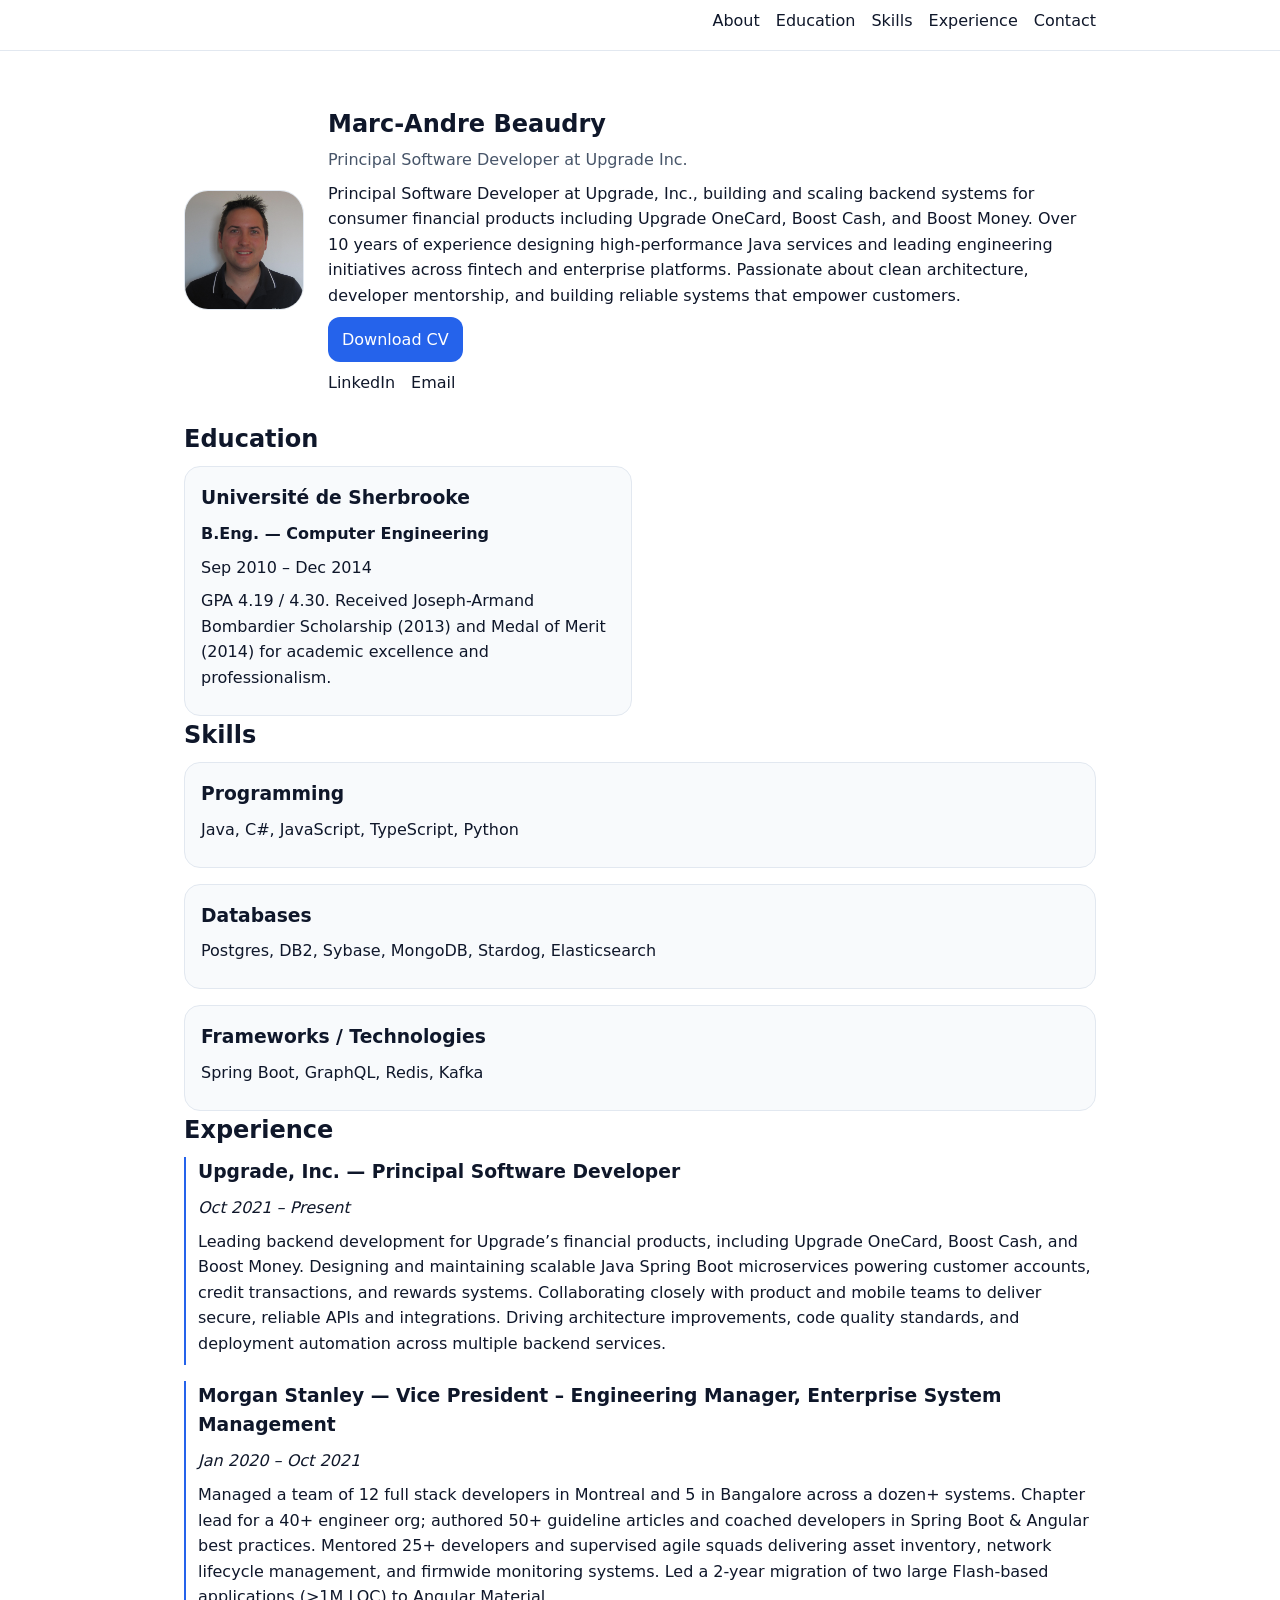
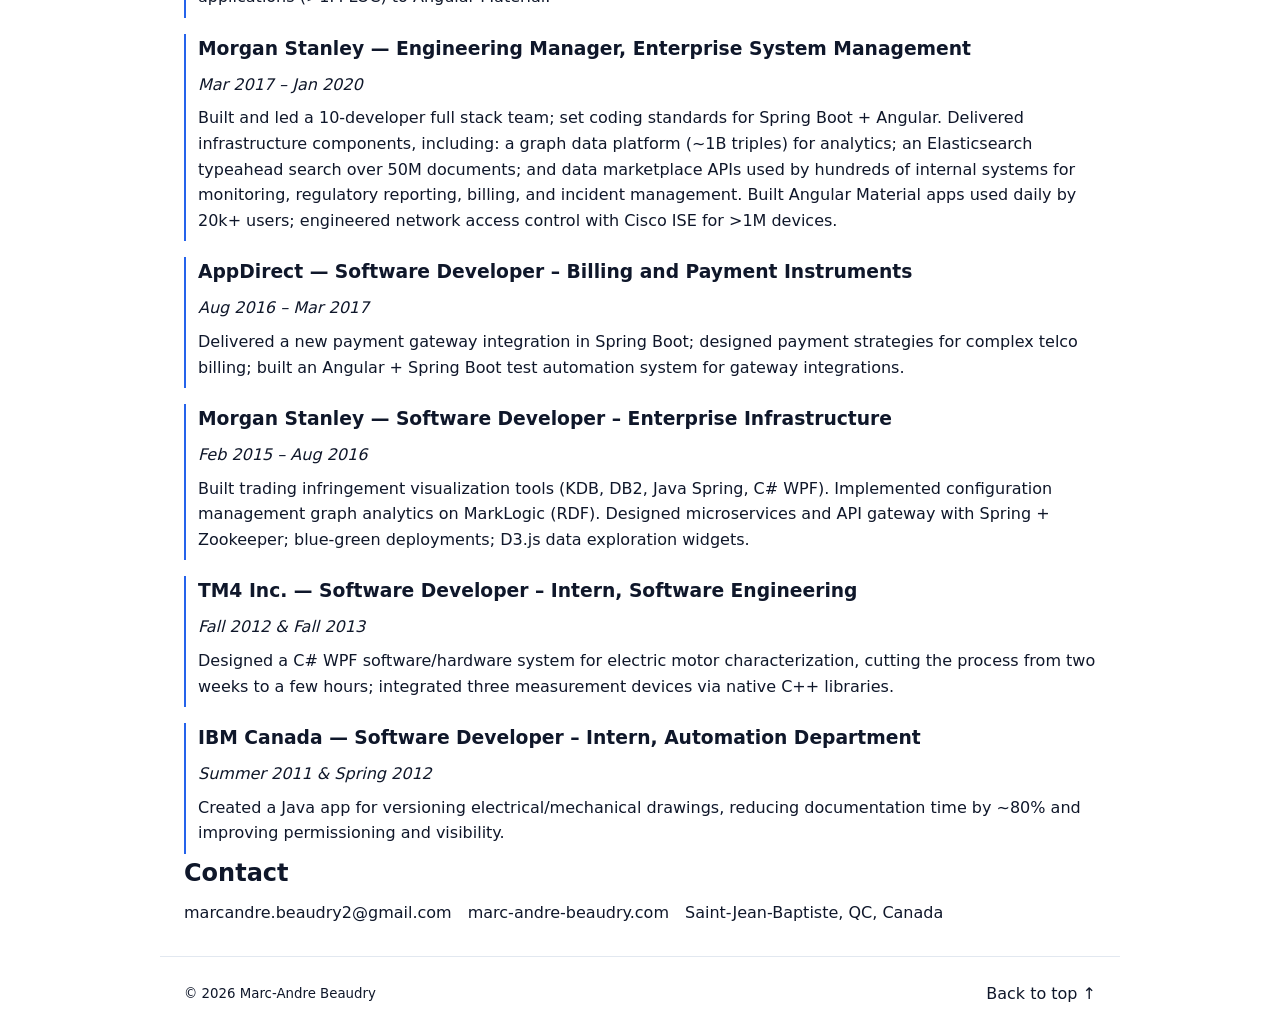
==== commit b080ddc5: "First draft revamp site" ====
--- a/index.html
+++ b/index.html
@@ -1,367 +1,90 @@
 ﻿<!DOCTYPE html>
 <html lang="en">
 <head>
-    <meta charset="UTF-8">
-    <meta http-equiv="X-UA-Compatible" content="IE=edge">
-    <meta name="viewport" content="width=device-width, initial-scale=1, maximum-scale=1">
-    <meta name="author" content="Marc-Andre Beaudry">
-    <meta name="description" content="Marc-Andre Beaudry Resume">
-    <meta name="keywords" content="marc-andre-beaudry,resume,cv">
-
-    <title>Marc-Andre Beaudry</title>
-    <link href='https://fonts.googleapis.com/css?family=Raleway:500' rel='stylesheet' type='text/css'>
-    <link href='https://fonts.googleapis.com/css?family=Muli' rel='stylesheet' type='text/css'>
-    <link href="https://fonts.googleapis.com/icon?family=Material+Icons" rel="stylesheet">
-    <link href="stylesheets/vendors/font-awesome.min.css" rel="stylesheet">
-    <link href="stylesheets/vendors/animate.min.css" rel="stylesheet">
-    <link href="stylesheets/vendors/magnific-popup.css" rel="stylesheet">
-    <link href="stylesheets/vendors/swiper.min.css" rel="stylesheet">
-    <link href="stylesheets/vendors/materialize.css" rel="stylesheet">
-    <link href="stylesheets/vendors/bootstrap.min.css" rel="stylesheet">
-    <link href="stylesheets/style_dark_dark.css" id="switch_style" rel="stylesheet">
+    <meta charset="utf-8" />
+    <meta name="viewport" content="width=device-width, initial-scale=1" />
+    <title>Marc-Andre Beaudry — Software Engineer</title>
+    <meta name="description" content="Software Engineer in Montréal, building robust, maintainable systems with Java, TypeScript, Python and Perl." />
+    <link rel="canonical" href="https://marc-andre-beaudry.com/" />
+    <!-- Open Graph -->
+    <meta property="og:title" content="Marc-Andre Beaudry — Software Engineer" />
+    <meta property="og:description" content="Resume, projects, and contact." />
+    <meta property="og:type" content="website" />
+    <meta property="og:url" content="https://marc-andre-beaudry.com/" />
+    <meta property="og:image" content="images/og-card.png" />
+    <!-- Twitter -->
+    <meta name="twitter:card" content="summary_large_image" />
+    <meta name="twitter:title" content="Marc-Andre Beaudry — Software Engineer" />
+    <meta name="twitter:description" content="Resume, projects, and contact." />
+    <meta name="twitter:image" content="images/og-card.png" />
+    <link rel="icon" href="images/favicon.ico" />
+    <link rel="stylesheet" href="stylesheets/main.css" />
+    <script defer src="javascript/app.js"></script>
 </head>
 <body>
+<a class="skip-link" href="#content">Skip to content</a>
 
-<div id="loading">
-    <div id="loading-center">
-        <div id="loading-center-absolute">
-            <div class="box-holder animated bounceInDown">
-                <span class="load-box"><span class="box-inner"></span></span>
-            </div>
-            <div class="text-holder text-center">
-                <h2>Marc-Andre Beaudry</h2>
-                <h6>Software Engineer</h6>
-            </div>
-        </div>
-    </div>
-</div>
-
-<header id="home">
-    <nav id="theMenu" class="menu">
-        <div id="menu-options" class="menu-wrap">
-            <div class="logo-flat">
-            </div>
-            <br>
-            <a href="#home"><i class="title-icon fa fa-user"></i>Home</a>
-            <a href="#about"><i class="title-icon fa fa-dashboard"></i>About</a>
-            <a href="#education"><i class="title-icon fa fa-graduation-cap"></i>Education</a>
-            <a href="#skills"><i class="title-icon fa fa-sliders"></i>Skills</a>
-            <a href="#experience"><i class="title-icon fa fa-suitcase"></i>Experience</a>
-        </div>
-        <div id="menuToggle">
-            <div class="toggle-normal">
-                <i class="material-icons top-bar">remove</i>
-                <i class="material-icons middle-bar">remove</i>
-                <i class="material-icons bottom-bar">remove</i>
-            </div>
-        </div>
+<header class="site-header">
+    <nav class="site-nav" aria-label="Primary">
+        <ul>
+            <li><a href="#about">About</a></li>
+            <li><a href="#education">Education</a></li>
+            <li><a href="#skills">Skills</a></li>
+            <li><a href="#experience">Experience</a></li>
+            <li><a href="#contact">Contact</a></li>
+        </ul>
     </nav>
-    <div class="header-background section"></div>
 </header>
 
-<div id="v-card-holder" class="section">
-    <div class="container">
-        <div class="row">
-            <div class="col-md-12 col-sm-12 col-xs-12">
-                <div id="v-card" class="card">
-                    <div id="profile" class="right">
-                        <img alt="profile-image" class="img-responsive" src="images/profile/profile.jpg">
-                        <div class="slant"></div>
-                    </div>
-                    <div class="card-content">
-                        <div class="info-headings">
-                            <h4 class="text-uppercase left">Marc-Andre Beaudry</h4>
-                            <h6 class="text-capitalize left">Software Engineer</h6>
-                        </div>
-                        <div class="infos">
-                            <ul class="profile-list">
-                                <li class="clearfix">
-                                    <span class="title"><i class="material-icons">email</i></span>
-                                    <span class="content">marcandre.beaudry@gmail.com</span>
-                                </li>
-                                <li class="clearfix">
-                                    <span class="title"><i class="material-icons">language</i></span>
-                                    <span class="content">marc-andre-beaudry.com</span>
-                                </li>
-                                <li class="clearfix">
-                                    <span class="title"><i class="material-icons">phone</i></span>
-                                    <span class="content">+1 450 518 3720</span>
-                                </li>
-                                <li class="clearfix">
-                                    <span class="title"><i class="material-icons">place</i></span>
-                                    <span class="content">Montreal, Canada</span>
-                                </li>
-                            </ul>
-                        </div>
-                        <div class="links">
-                            <a href="https://ca.linkedin.com/in/marc-andré-beaudry-61960aa3" class="social  btn-floating blue darken-3"><i
-                                    class="fa fa-linkedin"></i></a>
-                        </div>
-                    </div>
-                </div>
-            </div>
+<main id="content">
+    <section id="about" class="hero" role="region" aria-labelledby="about-title">
+        <div class="hero__media">
+            <img src="images/profile.jpg" alt="Portrait of Marc-Andre Beaudry" loading="lazy" decoding="async" width="120" height="120" />
         </div>
-    </div>
-</div>
+        <div class="hero__body">
+            <h1 id="about-title">Marc-Andre Beaudry</h1>
+            <p class="subtitle" id="headline">Principal Software Developer at Upgrade Inc.</p>
+            <p id="about-summary">
+                Principal Software Developer at Upgrade, Inc., building and scaling backend systems for consumer financial products including Upgrade OneCard, Boost Cash, and Boost Money. Over 10 years of experience designing high-performance Java services and leading engineering initiatives across fintech and enterprise platforms. Passionate about clean architecture, developer mentorship, and building reliable systems that empower customers.
+            </p>
+            <p class="hero__actions">
+                <a class="btn" href="resume/Marc-Andre-Beaudry-CV.pdf" download>Download CV</a>
+            </p>
+            <ul id="about-links" class="contact-list"></ul>
+        </div>
+    </section>
 
-<div id="about" class="section">
-    <div class="container">
-        <div class="row">
-            <div class="col-md-12">
-                <!-- DETAILS -->
-                <div id="about-card" class="card">
-                    <div class="card-content">
-                        <p>
-                            I'm a technology enthousiast that like working with varied technologies to get the job done. I currently
-                            work with Java & Typescript on my core projects, but I'm also
-                            flexible and do Python or Perl for infrastructure related scripting. I look forward to work on projects where I can take ownership to
-                            deliver solutions that are robust and easily maintainable.
-                        </p>
-                    </div>
-                    <div id="about-btn" class="card-action">
-                        <div class="about-btn">
-                            <a href="resume/marc-andre-beaudry-2016.pdf" class="btn waves-effect">Download CV</a>
-                        </div>
-                    </div>
-                </div>
-            </div>
-        </div>
-    </div>
-</div>
+    <section id="education" aria-labelledby="education-title">
+        <h2 id="education-title">Education</h2>
+        <div id="education-list" class="cards"></div>
+    </section>
 
-<section id="education" class="section">
-    <div class="container">
-        <div class="section-title">
-            <h4 class="text-uppercase text-center"><img src="images/icons/book.png" alt="demo">Education</h4>
-        </div>
-        <div id="timeline-education">
-            <div class="timeline-block">
-                <div class="timeline-dot"><h6>S</h6></div>
-                <div class="card timeline-content">
-                    <div class="card-content">
-                        <h6 class="timeline-title">Sherbrooke University</h6>
-                        <div class="timeline-info">
-                            <h6>
-                                <small>Software Engineering</small>
-                            </h6>
-                            <h6>
-                                <small>September 2010 - December 2014</small>
-                            </h6>
-                        </div>
-                        <p>
-                            I completed my bachelor in software engineering with a GPA of 4.19 out of 4.3.
-                            I was also awarded the 'Leonard da Vinci' medal of merit, highest award given by the faculty of engineering.
-                        </p>
-                    </div>
-                </div>
-            </div>
-            <div class="timeline-block">
-                <div class="timeline-dot"><h6>M</h6></div>
-                <div class="card timeline-content">
-                    <div class="card-content">
-                        <h6 class="timeline-title">Mallon Associates</h6>
-                        <div class="timeline-info">
-                            <h6>
-                                <small>Morgan Stanley Training Analyst Program</small>
-                            </h6>
-                            <h6>
-                                <small>February 2015 - April 2015</small>
-                            </h6>
-                        </div>
-                        <p>
-                            10 weeks training by the renowned specialists of Mallon Associates.
-                            I was awarded 'Go to person' award for the extensive help and training provided during tech labs.
-                        </p>
-                    </div>
-                </div>
-            </div>
-        </div>
-    </div>
-</section>
+    <section id="skills" aria-labelledby="skills-title">
+        <h2 id="skills-title">Skills</h2>
+        <div id="skills-list" class="skill-groups"></div>
+    </section>
 
-<section id="skills" class="section">
-    <div class="container">
-        <div class="section-title">
-            <h4 class="text-uppercase text-center"><img src="images/icons/mixer.png" alt="demo">Skills</h4>
-        </div>
-        <div class="row">
-            <div class="col-md-12 col-sm-12 col-xs-12">
-                <div id="skills-card" class="card">
-                    <div class="card-content">
-                        <div class="row">
+    <section id="experience" aria-labelledby="experience-title">
+        <h2 id="experience-title">Experience</h2>
+        <div id="experience-list" class="timeline"></div>
+    </section>
 
-                            <div class="col-md-4 col-sm-4 col-xs-12">
-                                <div class="skills-title">
-                                    <h6 class="text-center">Back End</h6>
-                                </div>
-                                <div class="skillbar">
-                                    <div class="skillbar-title"><span>Java</span></div>
-                                    <div class="skillbar-bar"></div>
-                                </div>
-                                <div class="skillbar">
-                                    <div class="skillbar-title"><span>Javascript</span></div>
-                                    <div class="skillbar-bar"></div>
-                                </div>
-                                <div class="skillbar">
-                                    <div class="skillbar-title"><span>C#</span></div>
-                                    <div class="skillbar-bar"></div>
-                                </div>
-                                <div class="skillbar">
-                                    <div class="skillbar-title"><span>Python & Perl</span></div>
-                                    <div class="skillbar-bar"></div>
-                                </div>
-                            </div>
+    <section id="contact" aria-labelledby="contact-title">
+        <h2 id="contact-title">Contact</h2>
+        <ul class="contact-list" id="contact-list">
+            <li><a href="mailto:marcandre.beaudry2@gmail.com">marcandre.beaudry2@gmail.com</a></li>
+            <li><a href="https://marc-andre-beaudry.com" rel="me">marc-andre-beaudry.com</a></li>
+            <li id="location">Saint-Jean-Baptiste, QC, Canada</li>
+        </ul>
+    </section>
+</main>
 
-                            <div class="col-md-4 col-sm-4 col-xs-12">
-                                <div class="skills-title">
-                                    <h6 class="text-center">Front End</h6>
-                                </div>
-                                <div class="skillbar">
-                                    <div class="skillbar-title"><span>Desktop - WPF</span></div>
-                                    <div class="skillbar-bar"></div>
-                                </div>
-                                <div class="skillbar">
-                                    <div class="skillbar-title"><span>Web - AngularJS</span></div>
-                                    <div class="skillbar-bar"></div>
-                                </div>
-                            </div>
-
-                            <div class="col-md-4 col-sm-4 col-xs-12">
-                                <div class="skills-title">
-                                    <h6 class="text-center">Engineering</h6>
-                                </div>
-                                <div class="skillbar">
-                                    <div class="skillbar-title"><span>Microservice architecture</span></div>
-                                    <div class="skillbar-bar"></div>
-                                </div>
-                                <div class="skillbar">
-                                    <div class="skillbar-title"><span>SQL & NoSQL</span></div>
-                                    <div class="skillbar-bar"></div>
-                                </div>
-                            </div>
-                        </div>
-                    </div>
-                </div>
-            </div>
-        </div>
-    </div>
-</section>
-
-<section id="experience" class="section">
-    <div class="container">
-        <div class="section-title">
-            <h4 class="text-uppercase text-center"><img src="images/icons/layers.png" alt="demo">Experience</h4>
-        </div>
-        <div id="timeline-experience">
-            <div class="timeline-block">
-                <div class="timeline-dot"><h6>I</h6></div>
-                <div class="card timeline-content">
-                    <div class="card-content">
-                        <h6 class="timeline-title">IBM Canada</h6>
-                        <div class="timeline-info">
-                            <h6>
-                                <small>Programmer - Automation Department</small>
-                            </h6>
-                            <h6>
-                                <small>Summer 2011 & Spring 2012</small>
-                            </h6>
-                            <p>
-                                Internship
-                            </p>
-                        </div>
-                    </div>
-                </div>
-            </div>
-            <div class="timeline-block">
-                <div class="timeline-dot"><h6>T</h6></div>
-                <div class="card timeline-content">
-                    <div class="card-content">
-                        <h6 class="timeline-title">TM4 Inc</h6>
-                        <div class="timeline-info">
-                            <h6>
-                                <small>Software & Electrical Engineer</small>
-                            </h6>
-                            <h6>
-                                <small>Fall 2012 & Fall 2013</small>
-                            </h6>
-                        </div>
-                        <p>
-                            Internship
-                        </p>
-                    </div>
-                </div>
-            </div>
-
-            <div class="timeline-block">
-                <div class="timeline-dot"><h6>M</h6></div>
-                <div class="card timeline-content">
-                    <div class="card-content">
-                        <h6 class="timeline-title">Morgan Stanley</h6>
-                        <div class="timeline-info">
-                            <h6>
-                                <small>Associate - Enterprise Infrastructure</small>
-                            </h6>
-                            <h6>
-                                <small>February 2015 - August 2016</small>
-                            </h6>
-                        </div>
-                        <p>
-                            I worked as a full stack developper on system monitoring applications. I was also awared an award for my involvement in campus recruiting effort.
-                        </p>
-                    </div>
-                </div>
-            </div>
-
-            <div class="timeline-block">
-                <div class="timeline-dot"><h6>S</h6></div>
-                <div class="card timeline-content">
-                    <div class="card-content">
-                        <h6 class="timeline-title">AppDirect</h6>
-                        <div class="timeline-info">
-                            <h6>
-                                <small>Software Engineer</small>
-                            </h6>
-                            <h6>
-                                <small>August 2016 - Now!</small>
-                            </h6>
-                        </div>
-                        <p>
-                        </p>
-                    </div>
-                </div>
-            </div>
-        </div>
-    </div>
-</section>
-
-<div id="scroll-top">
-    <div id="scrollup"><i class="fa fa-angle-up"></i></div>
-</div>
-
-<footer>
-    <div class="container">
-        <p class="text-center">
-            Marc-Andre Beaudry
-        </p>
-    </div>
+<footer class="site-footer">
+    <small>&copy; <span id="year"></span> Marc-Andre Beaudry</small>
+    <a href="#top" class="to-top">Back to top ↑</a>
 </footer>
 
-<script src="javascript/vendors/jquery-2.1.3.min.js"></script>
-<script src="javascript/vendors/bootstrap.min.js"></script>
-<script src="javascript/vendors/materialize.min.js"></script>
-<script src="javascript/vendors/markerwithlabel.min.js"></script>
-<script src="javascript/vendors/retina.min.js"></script>
-<script src="javascript/vendors/scrollreveal.min.js"></script>
-<script src="javascript/vendors/swiper.jquery.min.js"></script>
-<script src="javascript/vendors/jquery.magnific-popup.min.js"></script>
-<script src="javascript/custom.js"></script>
-<script>
-    (function(i,s,o,g,r,a,m){i['GoogleAnalyticsObject']=r;i[r]=i[r]||function(){
-                (i[r].q=i[r].q||[]).push(arguments)},i[r].l=1*new Date();a=s.createElement(o),
-            m=s.getElementsByTagName(o)[0];a.async=1;a.src=g;m.parentNode.insertBefore(a,m)
-    })(window,document,'script','https://www.google-analytics.com/analytics.js','ga');
-    ga('create', 'UA-85723346-1', 'auto');
-    ga('send', 'pageview');
-</script>
+<!-- Person schema (populated by app.js) -->
+<script type="application/ld+json" id="schema-person"></script>
 </body>
-</html>+</html>
--- a/stylesheets/main.css
+++ b/stylesheets/main.css
@@ -0,0 +1,66 @@
+/* Base / tokens */
+:root{
+    --bg:#ffffff; --fg:#0f172a; --muted:#475569; --card:#f8fafc; --accent:#2563eb; --border:#e2e8f0;
+    --radius:16px; --space:clamp(16px,2vw,24px); --max:960px;
+    color-scheme:light dark;
+}
+@media (prefers-color-scheme: dark){
+    :root{ --bg:#0b1220; --fg:#e5e7eb; --muted:#9ca3af; --card:#101828; --accent:#60a5fa; --border:#1f2937; }
+}
+/* Manual dark-mode override (used by theme toggle) */
+:root[data-theme="dark"]{
+    --bg:#0b1220; --fg:#e5e7eb; --muted:#9ca3af; --card:#101828; --accent:#60a5fa; --border:#1f2937;
+}
+
+/* Reset-ish */
+*,*::before,*::after{ box-sizing:border-box; }
+html,body{ height:100%; margin:0; }
+body{ background:var(--bg); color:var(--fg); font:16px/1.6 system-ui,-apple-system,Segoe UI,Roboto,Inter,Arial,sans-serif; }
+h1,h2,h3,h4,p{ margin:0 0 8px; }
+ul{ margin:0 0 8px; padding-left:1.25rem; }
+img{ max-width:100%; height:auto; display:block; }
+a{ color:inherit; text-decoration:none; }
+
+/* Layout */
+main{ max-width:var(--max); margin:0 auto; padding:calc(var(--space)*1.25) var(--space); }
+.site-header{ position:sticky; top:0; background:var(--bg); border-bottom:1px solid var(--border); z-index:10; }
+.site-nav{ max-width:var(--max); margin:0 auto; display:flex; align-items:center; gap:16px; padding:8px var(--space); }
+.site-nav ul{ display:flex; gap:16px; list-style:none; margin-left:auto; padding:0; }
+.theme-toggle{ border:1px solid var(--border); background:var(--card); padding:6px 10px; border-radius:12px; cursor:pointer; }
+
+/* Hero (original layout) */
+.hero{ display:grid; grid-template-columns:120px 1fr; gap:24px; align-items:center; margin-block:24px; }
+.hero__media img{ width:120px; height:120px; border-radius:24px; object-fit:cover; border:1px solid var(--border); }
+.subtitle{ color:var(--muted); margin-top:-4px; }
+.hero__actions{ margin-top:8px; }
+
+/* Mobile collapse */
+@media (max-width: 640px){
+    .hero{ grid-template-columns:1fr; align-items:start; }
+    .hero__media{ order:-1; }
+}
+
+/* Buttons */
+.btn{ display:inline-block; background:var(--accent); color:#fff; padding:10px 14px; border-radius:12px; }
+@media (prefers-reduced-motion: no-preference){
+    .btn{ transition:transform .15s ease; }
+    .btn:hover{ transform:translateY(-1px); }
+}
+
+/* Sections */
+.cards,.timeline,.skill-groups{ display:grid; gap:16px; }
+.cards{ grid-template-columns:1fr; }
+@media (min-width: 720px){ .cards{ grid-template-columns:repeat(2,1fr); } }
+.card{ background:var(--card); border:1px solid var(--border); border-radius:var(--radius); padding:16px; }
+.timeline .item{ border-left:2px solid var(--accent); padding-left:12px; }
+.timeline .item ul{ margin:8px 0 0; padding-left:1.1rem; }
+
+/* Contact list */
+.contact-list{ display:flex; gap:16px; flex-wrap:wrap; list-style:none; padding:0; margin:0; }
+
+/* Footer */
+.site-footer{ max-width:var(--max); margin:0 auto; padding:24px var(--space); border-top:1px solid var(--border); display:flex; justify-content:space-between; align-items:center; }
+
+/* Accessibility */
+.skip-link{ position:absolute; left:-9999px; top:auto; }
+.skip-link:focus{ left:8px; top:8px; background:var(--accent); color:#fff; padding:8px; border-radius:8px; }
